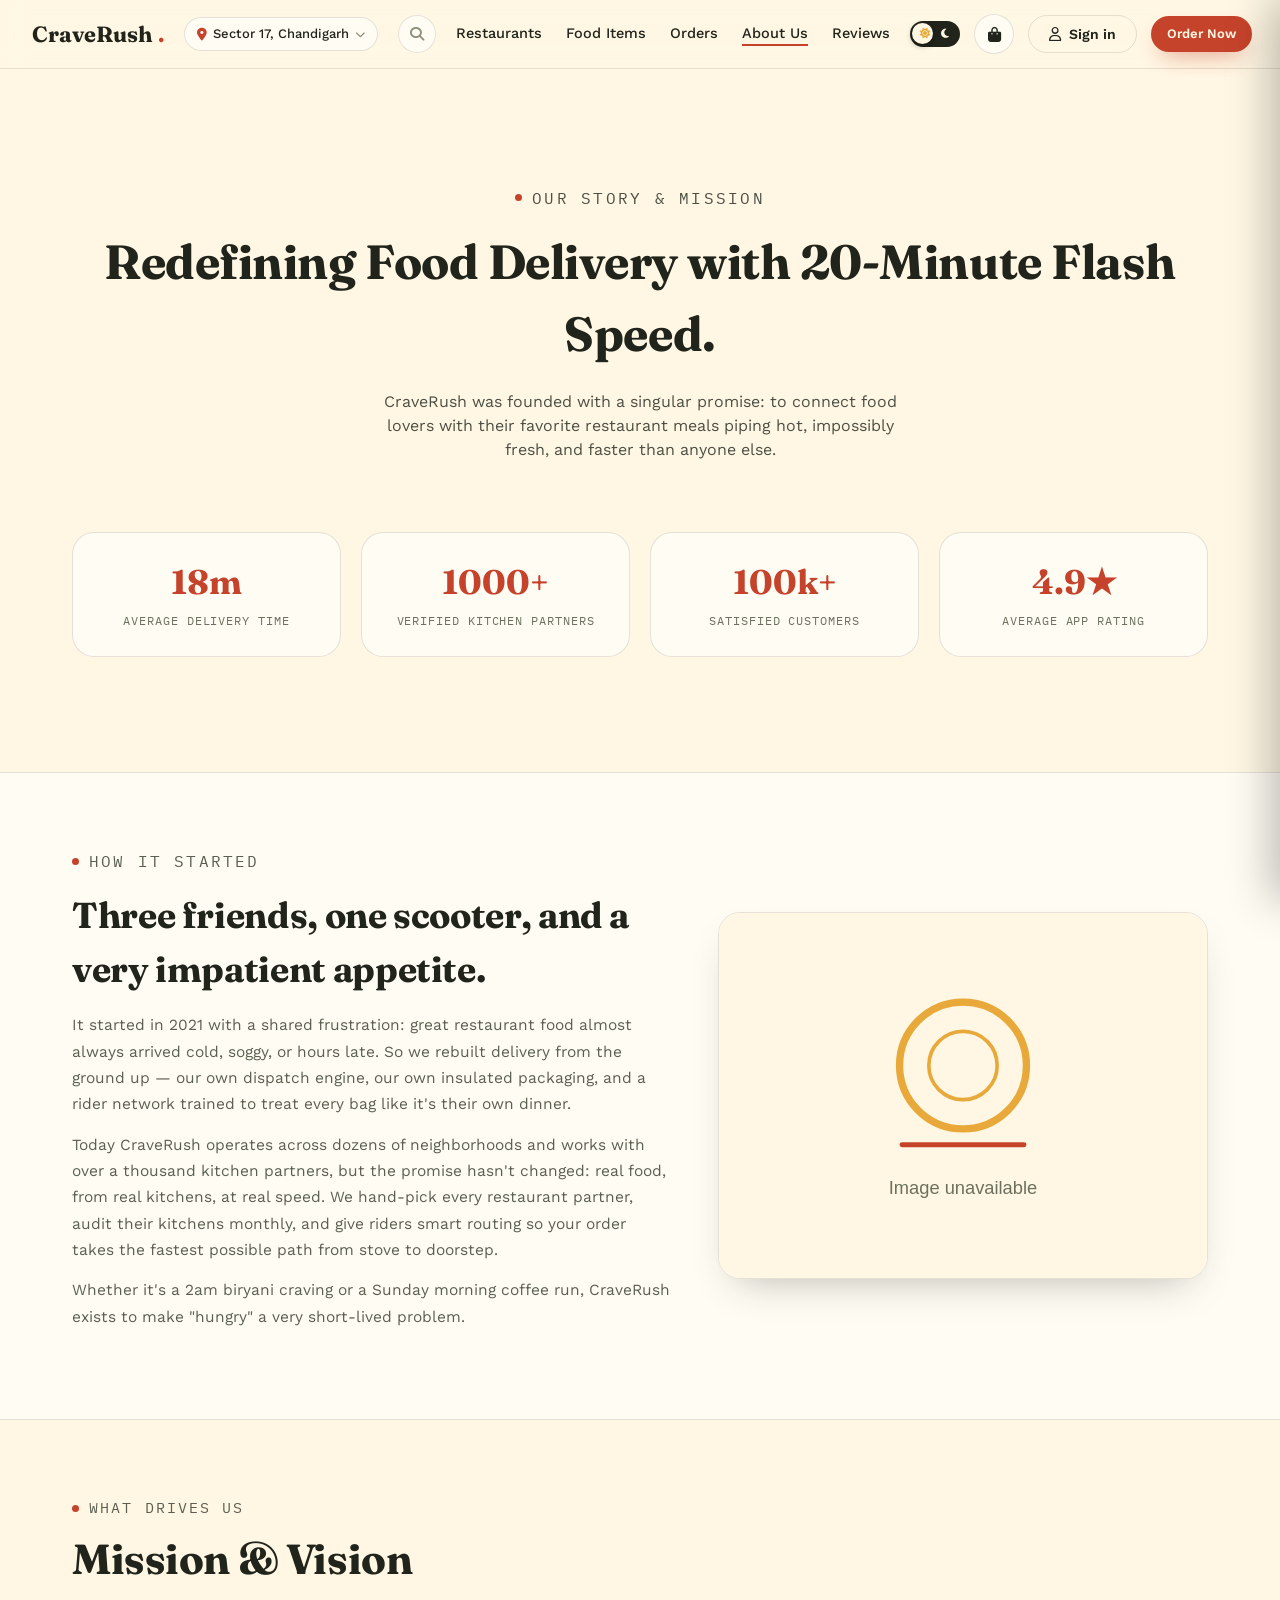
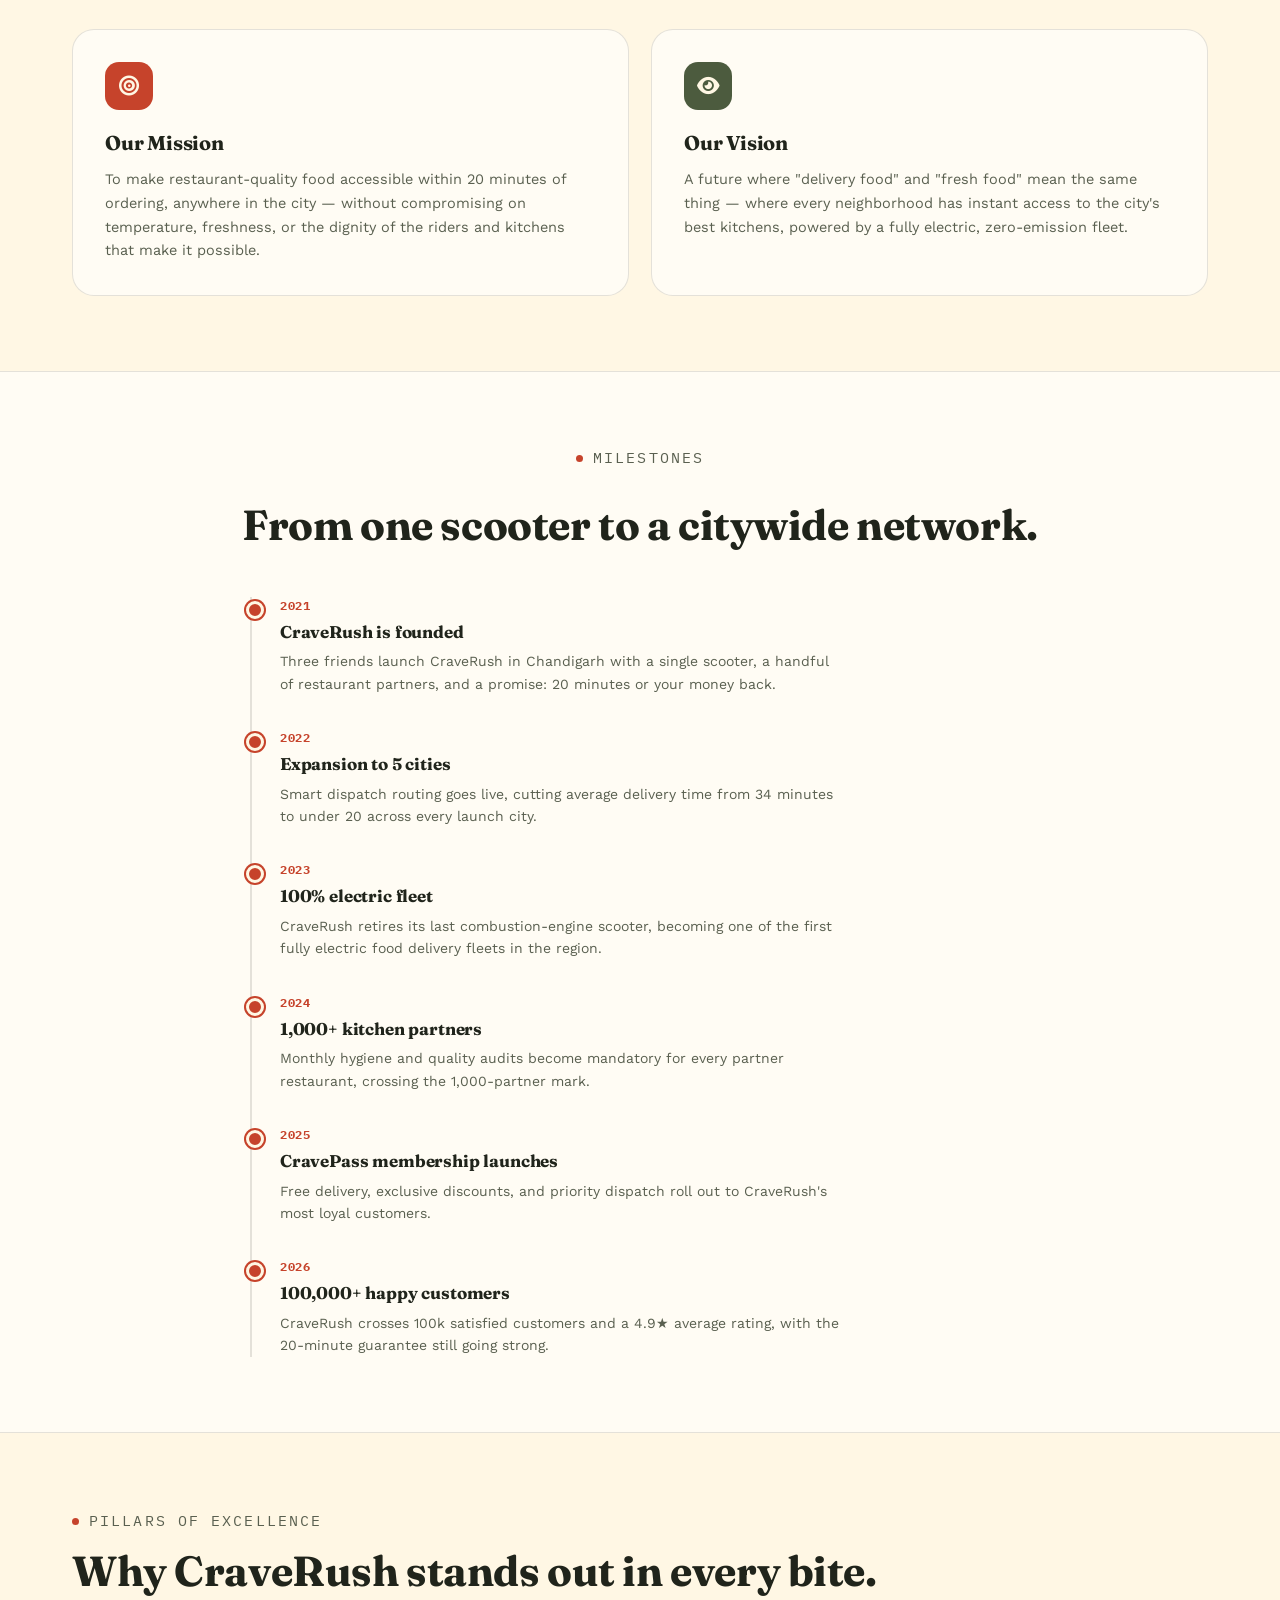
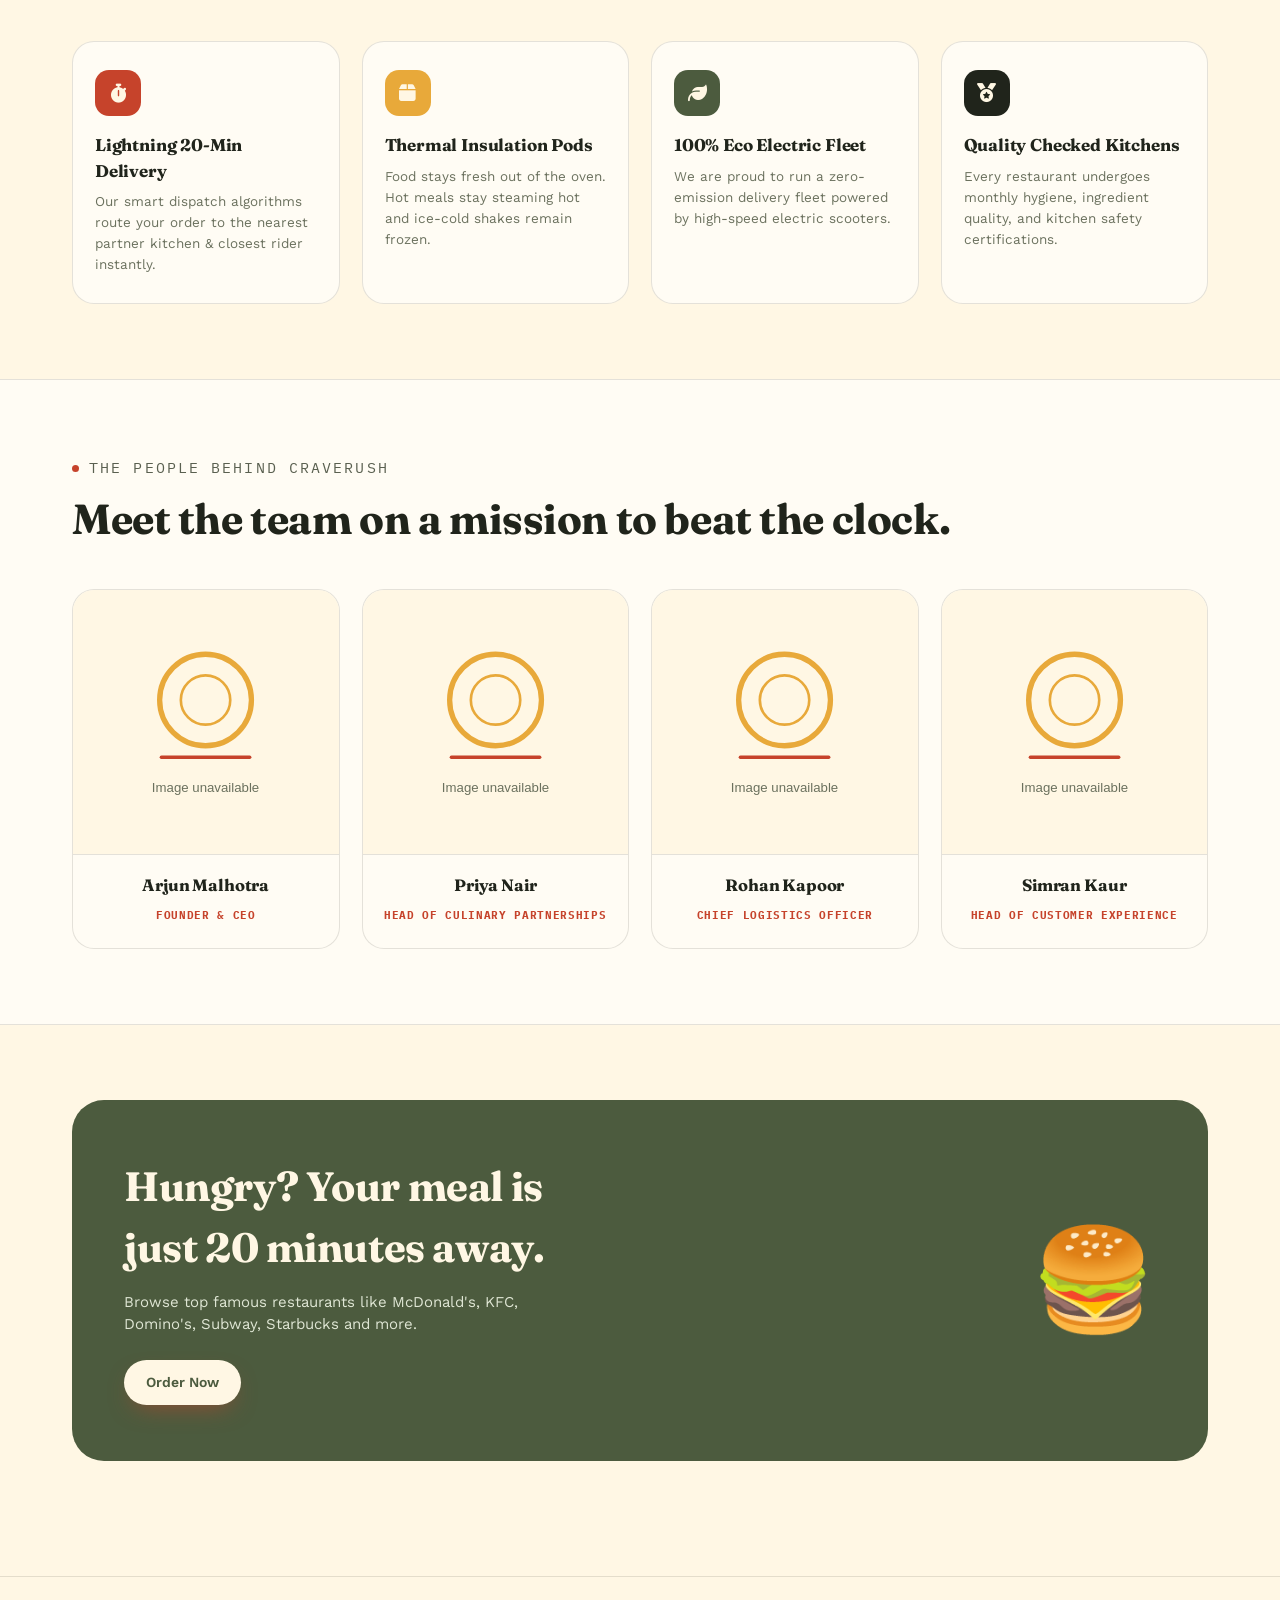
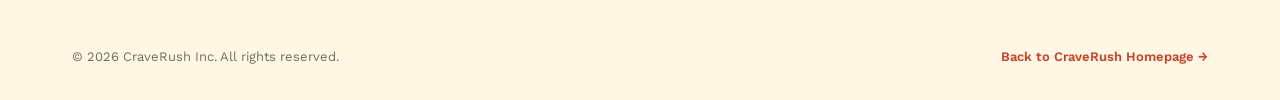
==== about.html @ e34af299 "Add files via upload 🍔 CraveRush — A modern, responsive food ordering website built with HTML, CSS &" ====
<!DOCTYPE html>
<html lang="en">
<head>
  <meta charset="UTF-8">
  <meta name="viewport" content="width=device-width, initial-scale=1.0">
  <title>About Us — CraveRush Food Delivery</title>
  <meta name="description" content="Learn about CraveRush, our 20-minute delivery guarantee, curated partner restaurants, and culinary mission.">
  
  <link rel="preconnect" href="https://fonts.googleapis.com">
  <link rel="preconnect" href="https://fonts.gstatic.com" crossorigin>
  <link href="https://fonts.googleapis.com/css2?family=Fraunces:ital,opsz,wght@0,9..144,400;0,9..144,600;0,9..144,700;1,9..144,500&family=Work+Sans:wght@400;500;600;700&family=IBM+Plex+Mono:wght@400;500;700&display=swap" rel="stylesheet">
  <link rel="stylesheet" href="https://cdnjs.cloudflare.com/ajax/libs/font-awesome/6.4.0/css/all.min.css">
  <link rel="stylesheet" href="style.css">
</head>
<body>

  <!-- NAVIGATION HEADER -->
  <header>
    <input type="checkbox" id="menu-toggle" style="display:none;">
    <nav>
      <a href="index.html" class="logo">CraveRush<span class="dot">.</span></a>

      <div class="location-picker" onclick="openModal('location-modal')">
        <i class="fa-solid fa-location-dot"></i>
        <span id="current-location-text">Sector 17, Chandigarh</span>
        <i class="fa-solid fa-chevron-down" style="font-size:10px; color:var(--muted-4);"></i>
      </div>

      <div class="nav-search" id="nav-search">
        <button type="button" class="nav-search-toggle" id="nav-search-toggle" aria-label="Search">
          <i class="fa-solid fa-magnifying-glass"></i>
        </button>
        <div class="nav-search-panel" id="nav-search-panel">
          <i class="fa-solid fa-magnifying-glass"></i>
          <input type="text" id="global-search" placeholder="Search burgers, fries, drinks, desserts..." autocomplete="off">
          <div id="search-results-dropdown" class="search-results-dropdown"></div>
        </div>
      </div>

      <ul class="nav-links">
        <li><a href="restaurants.html">Restaurants</a></li>
        <li><a href="menu.html">Food Items</a></li>
        <li><a href="orders.html">Orders</a></li>
        <li><a href="about.html" class="active">About Us</a></li>
        <li><a href="reviews.html">Reviews</a></li>
      </ul>

      <div class="nav-cta">
        <input type="checkbox" id="theme-toggle" class="theme-toggle-input">
        <label for="theme-toggle" class="theme-toggle" aria-label="Toggle dark mode">
          <i class="fa-solid fa-sun theme-icon theme-icon-sun"></i>
          <i class="fa-solid fa-moon theme-icon theme-icon-moon"></i>
          <span class="theme-toggle-knob"></span>
        </label>

        <button id="open-cart-btn" class="cart-btn" aria-label="Cart">
          <i class="fa-solid fa-bag-shopping"></i>
          <span id="cart-badge" class="cart-badge">0</span>
        </button>

        <div id="user-profile-container">
          <!-- Populated by JS -->
        </div>

        <a href="menu.html" class="btn btn-solid btn-sm">Order Now</a>

        <label for="menu-toggle" class="burger" aria-label="Open navigation menu">
          <i class="fa-solid fa-bars"></i>
        </label>
      </div>
    </nav>
  </header>

  <!-- ABOUT HERO -->
  <section class="section">
    <div class="wrap">
      <div class="about-hero" style="padding-top:40px;">
        <p class="eyebrow">Our Story &amp; Mission</p>
        <h1 style="font-size:48px; margin:16px 0 20px;">Redefining Food Delivery with 20-Minute Flash Speed.</h1>
        <p>CraveRush was founded with a singular promise: to connect food lovers with their favorite restaurant meals piping hot, impossibly fresh, and faster than anyone else.</p>
      </div>

      <div class="stats-grid" style="margin-top:40px;">
        <div class="stat-card">
          <strong>18m</strong>
          <span>Average Delivery Time</span>
        </div>
        <div class="stat-card">
          <strong>1000+</strong>
          <span>Verified Kitchen Partners</span>
        </div>
        <div class="stat-card">
          <strong>100k+</strong>
          <span>Satisfied Customers</span>
        </div>
        <div class="stat-card">
          <strong>4.9★</strong>
          <span>Average App Rating</span>
        </div>
      </div>
    </div>
  </section>

  <!-- OUR STORY (SPLIT LAYOUT) -->
  <section class="section" style="background:var(--card); border-top:1px solid var(--line); border-bottom:1px solid var(--line);">
    <div class="wrap">
      <div class="story-split">
        <div>
          <p class="eyebrow">How It Started</p>
          <h2>Three friends, one scooter, and a very impatient appetite.</h2>
          <p>It started in 2021 with a shared frustration: great restaurant food almost always arrived cold, soggy, or hours late. So we rebuilt delivery from the ground up — our own dispatch engine, our own insulated packaging, and a rider network trained to treat every bag like it's their own dinner.</p>
          <p>Today CraveRush operates across dozens of neighborhoods and works with over a thousand kitchen partners, but the promise hasn't changed: real food, from real kitchens, at real speed. We hand-pick every restaurant partner, audit their kitchens monthly, and give riders smart routing so your order takes the fastest possible path from stove to doorstep.</p>
          <p>Whether it's a 2am biryani craving or a Sunday morning coffee run, CraveRush exists to make "hungry" a very short-lived problem.</p>
        </div>
        <img class="story-photo" src="https://images.unsplash.com/photo-1526367790999-0150786686a2?w=900&q=80" alt="Chef plating food in a partner kitchen" onerror="this.onerror=null;this.src='data:image/svg+xml,%3Csvg%20xmlns%3D%27http%3A//www.w3.org/2000/svg%27%20viewBox%3D%270%200%20400%20300%27%3E%3Crect%20width%3D%27400%27%20height%3D%27300%27%20fill%3D%27%23FFF7E4%27/%3E%3Ccircle%20cx%3D%27200%27%20cy%3D%27125%27%20r%3D%2752%27%20fill%3D%27none%27%20stroke%3D%27%23E8A93A%27%20stroke-width%3D%276%27/%3E%3Ccircle%20cx%3D%27200%27%20cy%3D%27125%27%20r%3D%2728%27%20fill%3D%27none%27%20stroke%3D%27%23E8A93A%27%20stroke-width%3D%273%27/%3E%3Cline%20x1%3D%27150%27%20y1%3D%27190%27%20x2%3D%27250%27%20y2%3D%27190%27%20stroke%3D%27%23C6432B%27%20stroke-width%3D%274%27%20stroke-linecap%3D%27round%27/%3E%3Ctext%20x%3D%27200%27%20y%3D%27230%27%20font-family%3D%27Arial%2C%20sans-serif%27%20font-size%3D%2715%27%20fill%3D%27%236b715e%27%20text-anchor%3D%27middle%27%3EImage%20unavailable%3C/text%3E%3C/svg%3E';">
      </div>
    </div>
  </section>

  <!-- MISSION & VISION -->
  <section class="section">
    <div class="wrap">
      <div class="section-head">
        <div>
          <p class="eyebrow">What Drives Us</p>
          <h2>Mission &amp; Vision</h2>
        </div>
      </div>

      <div class="mv-grid">
        <div class="mv-card">
          <div class="mv-icon"><i class="fa-solid fa-bullseye"></i></div>
          <h3>Our Mission</h3>
          <p>To make restaurant-quality food accessible within 20 minutes of ordering, anywhere in the city — without compromising on temperature, freshness, or the dignity of the riders and kitchens that make it possible.</p>
        </div>
        <div class="mv-card">
          <div class="mv-icon"><i class="fa-solid fa-eye"></i></div>
          <h3>Our Vision</h3>
          <p>A future where "delivery food" and "fresh food" mean the same thing — where every neighborhood has instant access to the city's best kitchens, powered by a fully electric, zero-emission fleet.</p>
        </div>
      </div>
    </div>
  </section>

  <!-- MILESTONES / TIMELINE -->
  <section class="section" style="background:var(--card); border-top:1px solid var(--line); border-bottom:1px solid var(--line);">
    <div class="wrap">
      <div class="section-head" style="justify-content:center; text-align:center; flex-direction:column; align-items:center;">
        <p class="eyebrow">Milestones</p>
        <h2>From one scooter to a citywide network.</h2>
      </div>

      <div class="milestones-timeline" style="margin-top:40px;">
        <div class="milestone-item">
          <span class="milestone-year">2021</span>
          <h4>CraveRush is founded</h4>
          <p>Three friends launch CraveRush in Chandigarh with a single scooter, a handful of restaurant partners, and a promise: 20 minutes or your money back.</p>
        </div>
        <div class="milestone-item">
          <span class="milestone-year">2022</span>
          <h4>Expansion to 5 cities</h4>
          <p>Smart dispatch routing goes live, cutting average delivery time from 34 minutes to under 20 across every launch city.</p>
        </div>
        <div class="milestone-item">
          <span class="milestone-year">2023</span>
          <h4>100% electric fleet</h4>
          <p>CraveRush retires its last combustion-engine scooter, becoming one of the first fully electric food delivery fleets in the region.</p>
        </div>
        <div class="milestone-item">
          <span class="milestone-year">2024</span>
          <h4>1,000+ kitchen partners</h4>
          <p>Monthly hygiene and quality audits become mandatory for every partner restaurant, crossing the 1,000-partner mark.</p>
        </div>
        <div class="milestone-item">
          <span class="milestone-year">2025</span>
          <h4>CravePass membership launches</h4>
          <p>Free delivery, exclusive discounts, and priority dispatch roll out to CraveRush's most loyal customers.</p>
        </div>
        <div class="milestone-item">
          <span class="milestone-year">2026</span>
          <h4>100,000+ happy customers</h4>
          <p>CraveRush crosses 100k satisfied customers and a 4.9★ average rating, with the 20-minute guarantee still going strong.</p>
        </div>
      </div>
    </div>
  </section>

  <!-- VALUES SECTION -->
  <section class="section">
    <div class="wrap">
      <div class="section-head">
        <div>
          <p class="eyebrow">Pillars of Excellence</p>
          <h2>Why CraveRush stands out in every bite.</h2>
        </div>
      </div>

      <div class="features-grid">
        <div class="feature-card">
          <div class="feature-icon gradient-1"><i class="fa-solid fa-stopwatch"></i></div>
          <h3>Lightning 20-Min Delivery</h3>
          <p>Our smart dispatch algorithms route your order to the nearest partner kitchen &amp; closest rider instantly.</p>
        </div>
        <div class="feature-card">
          <div class="feature-icon gradient-2"><i class="fa-solid fa-box"></i></div>
          <h3>Thermal Insulation Pods</h3>
          <p>Food stays fresh out of the oven. Hot meals stay steaming hot and ice-cold shakes remain frozen.</p>
        </div>
        <div class="feature-card">
          <div class="feature-icon gradient-3"><i class="fa-solid fa-leaf"></i></div>
          <h3>100% Eco Electric Fleet</h3>
          <p>We are proud to run a zero-emission delivery fleet powered by high-speed electric scooters.</p>
        </div>
        <div class="feature-card">
          <div class="feature-icon gradient-4"><i class="fa-solid fa-medal"></i></div>
          <h3>Quality Checked Kitchens</h3>
          <p>Every restaurant undergoes monthly hygiene, ingredient quality, and kitchen safety certifications.</p>
        </div>
      </div>
    </div>
  </section>

  <!-- TEAM SECTION (LAST CONTENT SECTION) -->
  <section class="section" style="background:var(--card); border-top:1px solid var(--line); border-bottom:1px solid var(--line);">
    <div class="wrap">
      <div class="section-head">
        <div>
          <p class="eyebrow">The People Behind CraveRush</p>
          <h2>Meet the team on a mission to beat the clock.</h2>
        </div>
      </div>

      <div class="team-grid">
        <div class="team-card">
          <img class="team-photo" src="https://randomuser.me/api/portraits/men/32.jpg" alt="Arjun Malhotra" onerror="this.onerror=null;this.src='data:image/svg+xml,%3Csvg%20xmlns%3D%27http%3A//www.w3.org/2000/svg%27%20viewBox%3D%270%200%20400%20300%27%3E%3Crect%20width%3D%27400%27%20height%3D%27300%27%20fill%3D%27%23FFF7E4%27/%3E%3Ccircle%20cx%3D%27200%27%20cy%3D%27125%27%20r%3D%2752%27%20fill%3D%27none%27%20stroke%3D%27%23E8A93A%27%20stroke-width%3D%276%27/%3E%3Ccircle%20cx%3D%27200%27%20cy%3D%27125%27%20r%3D%2728%27%20fill%3D%27none%27%20stroke%3D%27%23E8A93A%27%20stroke-width%3D%273%27/%3E%3Cline%20x1%3D%27150%27%20y1%3D%27190%27%20x2%3D%27250%27%20y2%3D%27190%27%20stroke%3D%27%23C6432B%27%20stroke-width%3D%274%27%20stroke-linecap%3D%27round%27/%3E%3Ctext%20x%3D%27200%27%20y%3D%27230%27%20font-family%3D%27Arial%2C%20sans-serif%27%20font-size%3D%2715%27%20fill%3D%27%236b715e%27%20text-anchor%3D%27middle%27%3EImage%20unavailable%3C/text%3E%3C/svg%3E';">
          <div class="team-card-body">
            <h3>Arjun Malhotra</h3>
            <span class="team-role">Founder &amp; CEO</span>
          </div>
        </div>
        <div class="team-card">
          <img class="team-photo" src="https://randomuser.me/api/portraits/women/44.jpg" alt="Priya Nair" onerror="this.onerror=null;this.src='data:image/svg+xml,%3Csvg%20xmlns%3D%27http%3A//www.w3.org/2000/svg%27%20viewBox%3D%270%200%20400%20300%27%3E%3Crect%20width%3D%27400%27%20height%3D%27300%27%20fill%3D%27%23FFF7E4%27/%3E%3Ccircle%20cx%3D%27200%27%20cy%3D%27125%27%20r%3D%2752%27%20fill%3D%27none%27%20stroke%3D%27%23E8A93A%27%20stroke-width%3D%276%27/%3E%3Ccircle%20cx%3D%27200%27%20cy%3D%27125%27%20r%3D%2728%27%20fill%3D%27none%27%20stroke%3D%27%23E8A93A%27%20stroke-width%3D%273%27/%3E%3Cline%20x1%3D%27150%27%20y1%3D%27190%27%20x2%3D%27250%27%20y2%3D%27190%27%20stroke%3D%27%23C6432B%27%20stroke-width%3D%274%27%20stroke-linecap%3D%27round%27/%3E%3Ctext%20x%3D%27200%27%20y%3D%27230%27%20font-family%3D%27Arial%2C%20sans-serif%27%20font-size%3D%2715%27%20fill%3D%27%236b715e%27%20text-anchor%3D%27middle%27%3EImage%20unavailable%3C/text%3E%3C/svg%3E';">
          <div class="team-card-body">
            <h3>Priya Nair</h3>
            <span class="team-role">Head of Culinary Partnerships</span>
          </div>
        </div>
        <div class="team-card">
          <img class="team-photo" src="https://randomuser.me/api/portraits/men/67.jpg" alt="Rohan Kapoor" onerror="this.onerror=null;this.src='data:image/svg+xml,%3Csvg%20xmlns%3D%27http%3A//www.w3.org/2000/svg%27%20viewBox%3D%270%200%20400%20300%27%3E%3Crect%20width%3D%27400%27%20height%3D%27300%27%20fill%3D%27%23FFF7E4%27/%3E%3Ccircle%20cx%3D%27200%27%20cy%3D%27125%27%20r%3D%2752%27%20fill%3D%27none%27%20stroke%3D%27%23E8A93A%27%20stroke-width%3D%276%27/%3E%3Ccircle%20cx%3D%27200%27%20cy%3D%27125%27%20r%3D%2728%27%20fill%3D%27none%27%20stroke%3D%27%23E8A93A%27%20stroke-width%3D%273%27/%3E%3Cline%20x1%3D%27150%27%20y1%3D%27190%27%20x2%3D%27250%27%20y2%3D%27190%27%20stroke%3D%27%23C6432B%27%20stroke-width%3D%274%27%20stroke-linecap%3D%27round%27/%3E%3Ctext%20x%3D%27200%27%20y%3D%27230%27%20font-family%3D%27Arial%2C%20sans-serif%27%20font-size%3D%2715%27%20fill%3D%27%236b715e%27%20text-anchor%3D%27middle%27%3EImage%20unavailable%3C/text%3E%3C/svg%3E';">
          <div class="team-card-body">
            <h3>Rohan Kapoor</h3>
            <span class="team-role">Chief Logistics Officer</span>
          </div>
        </div>
        <div class="team-card">
          <img class="team-photo" src="https://randomuser.me/api/portraits/women/68.jpg" alt="Simran Kaur" onerror="this.onerror=null;this.src='data:image/svg+xml,%3Csvg%20xmlns%3D%27http%3A//www.w3.org/2000/svg%27%20viewBox%3D%270%200%20400%20300%27%3E%3Crect%20width%3D%27400%27%20height%3D%27300%27%20fill%3D%27%23FFF7E4%27/%3E%3Ccircle%20cx%3D%27200%27%20cy%3D%27125%27%20r%3D%2752%27%20fill%3D%27none%27%20stroke%3D%27%23E8A93A%27%20stroke-width%3D%276%27/%3E%3Ccircle%20cx%3D%27200%27%20cy%3D%27125%27%20r%3D%2728%27%20fill%3D%27none%27%20stroke%3D%27%23E8A93A%27%20stroke-width%3D%273%27/%3E%3Cline%20x1%3D%27150%27%20y1%3D%27190%27%20x2%3D%27250%27%20y2%3D%27190%27%20stroke%3D%27%23C6432B%27%20stroke-width%3D%274%27%20stroke-linecap%3D%27round%27/%3E%3Ctext%20x%3D%27200%27%20y%3D%27230%27%20font-family%3D%27Arial%2C%20sans-serif%27%20font-size%3D%2715%27%20fill%3D%27%236b715e%27%20text-anchor%3D%27middle%27%3EImage%20unavailable%3C/text%3E%3C/svg%3E';">
          <div class="team-card-body">
            <h3>Simran Kaur</h3>
            <span class="team-role">Head of Customer Experience</span>
          </div>
        </div>
      </div>
    </div>
  </section>

  <!-- CTA BAND -->
  <section class="section">
    <div class="wrap">
      <div class="app-band">
        <div>
          <h2>Hungry? Your meal is just 20 minutes away.</h2>
          <p>Browse top famous restaurants like McDonald's, KFC, Domino's, Subway, Starbucks and more.</p>
          <div class="app-buttons">
            <a href="menu.html" class="btn btn-solid" style="background:var(--paper); color:var(--leaf); border:none;">Order Now</a>
          </div>
        </div>
        <div style="font-size:100px; line-height:1;">🍔</div>
      </div>
    </div>
  </section>

  <!-- FOOTER -->
  <footer>
    <div class="wrap">
      <div class="footer-bottom">
        <span>© 2026 CraveRush Inc. All rights reserved.</span>
        <a href="index.html" style="color:var(--chili); font-weight:600;">Back to CraveRush Homepage →</a>
      </div>
    </div>
  </footer>

  <!-- CART DRAWER (SLIDE-OVER PANEL) -->
  <div id="cart-drawer-overlay" class="cart-drawer-overlay"></div>
  <aside id="cart-drawer" class="cart-drawer">
    <div class="cart-header">
      <h3>Your Food Bag</h3>
      <button id="close-cart-btn" class="close-btn" aria-label="Close cart"><i class="fa-solid fa-xmark"></i></button>
    </div>

    <div class="cart-body">
      <div id="cart-empty-state" class="cart-empty-state">
        <i class="fa-solid fa-bag-shopping"></i>
        <h4>Your bag is empty</h4>
        <p style="font-size:13.5px; margin-top:6px;">Add delicious dishes from the menu to satisfy your cravings.</p>
      </div>

      <div id="cart-items-container">
        <!-- Rendered dynamically by JS -->
      </div>

      <div class="coupon-box">
        <input type="text" id="coupon-code" placeholder="ENTER COUPON (CRAVE50)">
        <button class="coupon-btn" onclick="applyCoupon()">APPLY</button>
      </div>
    </div>

    <div class="cart-footer">
      <div class="bill-row">
        <span>Item Subtotal</span>
        <span id="cart-subtotal">₹0</span>
      </div>
      <div class="bill-row discount" id="cart-discount-row" style="display:none;">
        <span>Promo Discount</span>
        <span id="cart-discount">-₹0</span>
      </div>
      <div class="bill-row">
        <span>Delivery Fee (20-Min Express)</span>
        <span>FREE</span>
      </div>
      <div class="bill-row">
        <span>Taxes &amp; Govt Charges (5%)</span>
        <span>Included</span>
      </div>
      <div class="bill-row total">
        <span>To Pay</span>
        <span id="cart-total">₹0</span>
      </div>

      <button class="checkout-btn" onclick="proceedToCheckout()">
        <span>Proceed to Checkout</span>
        <i class="fa-solid fa-arrow-right"></i>
      </button>
    </div>
  </aside>

  <!-- AUTH MODAL -->
  <div id="auth-modal" class="modal-overlay">
    <div class="modal-content">
      <div class="modal-header">
        <h3>Welcome to CraveRush</h3>
        <button class="close-btn" onclick="closeModal('auth-modal')"><i class="fa-solid fa-xmark"></i></button>
      </div>
      <div class="modal-body">
        <!-- Shown when a user is already signed in -->
        <div id="account-view" class="account-view" style="display:none;">
          <div class="account-view-header">
            <div class="account-avatar-lg" id="account-avatar-lg">U</div>
            <div>
              <h4 id="account-name">Account</h4>
              <p class="account-email" id="account-email">—</p>
            </div>
          </div>

          <div class="account-tabs">
            <div class="account-tab active" data-tab="profile" onclick="switchAccountTab('profile')"><i class="fa-regular fa-id-card"></i> Profile</div>
            <div class="account-tab" data-tab="addresses" onclick="switchAccountTab('addresses')"><i class="fa-solid fa-location-dot"></i> Addresses</div>
            <div class="account-tab" data-tab="wallet" onclick="switchAccountTab('wallet')"><i class="fa-solid fa-wallet"></i> Wallet</div>
          </div>

          <div id="account-tab-profile" class="account-tab-panel"></div>
          <div id="account-tab-addresses" class="account-tab-panel" style="display:none;"></div>
          <div id="account-tab-wallet" class="account-tab-panel" style="display:none;"></div>

          <button type="button" class="logout-btn" onclick="logoutUser()">
            <i class="fa-solid fa-right-from-bracket"></i> Log Out
          </button>
        </div>

        <div id="auth-forms-wrap">
          <div class="auth-tabs">
            <div class="auth-tab active" onclick="switchAuthTab('signin')">Sign In</div>
            <div class="auth-tab" onclick="switchAuthTab('signup')">Sign Up</div>
          </div>

          <form id="signin-form" onsubmit="handleSignIn(event)">
            <div class="form-group">
              <label>Email Address or Mobile Number</label>
              <input type="text" id="signin-email" class="form-control" placeholder="name@domain.com or +91..." required>
            </div>
            <div class="form-group">
              <label>Password</label>
              <input type="password" class="form-control" placeholder="••••••••" required>
            </div>
            <button type="submit" class="btn btn-solid" style="width:100%; margin-top:10px;">Sign In &amp; Order</button>
          </form>

          <form id="signup-form" onsubmit="handleSignUp(event)" style="display:none;">
            <div class="form-group">
              <label>Full Name</label>
              <input type="text" id="signup-name" class="form-control" placeholder="e.g. Michelle Sharma" required>
            </div>
            <div class="form-group">
              <label>Email Address</label>
              <input type="email" id="signup-email" class="form-control" placeholder="name@domain.com" required>
            </div>
            <div class="form-group">
              <label>Mobile Number</label>
              <input type="tel" id="signup-phone" class="form-control" placeholder="+91 98765 43210" required>
            </div>
            <div class="form-group">
              <label>Password</label>
              <input type="password" class="form-control" placeholder="Create strong password" required>
            </div>
            <button type="submit" class="btn btn-solid" style="width:100%; margin-top:10px;">Create Account</button>
          </form>
        </div>
      </div>
    </div>
  </div>

  <!-- LOCATION SELECTOR MODAL -->
  <div id="location-modal" class="modal-overlay">
    <div class="modal-content" style="max-width:500px;">
      <div class="modal-header">
        <h3>Select Delivery Location</h3>
        <button class="close-btn" onclick="closeModal('location-modal')"><i class="fa-solid fa-xmark"></i></button>
      </div>
      <div class="modal-body">
        <div class="form-group">
          <label>Type Your Address / Sector</label>
          <input type="text" id="custom-location-input" class="form-control" placeholder="Enter landmark, sector, or city...">
        </div>
        <button class="btn btn-solid" style="width:100%; margin-bottom:20px;" onclick="selectCustomLocation()">Set Delivery Location</button>

        <label style="font-size:13px; font-weight:600; color:var(--muted-3); display:block; margin-bottom:10px;">POPULAR CITIES &amp; SECTORS</label>
        <div style="display:flex; flex-direction:column; gap:8px;">
          <div class="dropdown-item" onclick="setLocation('Sector 17, Chandigarh')"><i class="fa-solid fa-location-dot" style="color:var(--chili);"></i> Sector 17, Chandigarh</div>
          <div class="dropdown-item" onclick="setLocation('Connaught Place, New Delhi')"><i class="fa-solid fa-location-dot" style="color:var(--chili);"></i> Connaught Place, New Delhi</div>
          <div class="dropdown-item" onclick="setLocation('Bandra West, Mumbai')"><i class="fa-solid fa-location-dot" style="color:var(--chili);"></i> Bandra West, Mumbai</div>
          <div class="dropdown-item" onclick="setLocation('Indiranagar, Bengaluru')"><i class="fa-solid fa-location-dot" style="color:var(--chili);"></i> Indiranagar, Bengaluru</div>
          <div class="dropdown-item" onclick="setLocation('Cyber City, Gurugram')"><i class="fa-solid fa-location-dot" style="color:var(--chili);"></i> Cyber City, Gurugram</div>
        </div>
      </div>
    </div>
  </div>

  <!-- LIVE ORDER TRACKING MODAL -->
  <div id="tracking-modal" class="modal-overlay">
    <div class="modal-content" id="tracking-modal-content">
      <!-- Rendered dynamically by JS -->
    </div>
  </div>

  <!-- RESTAURANT MENU MODAL -->
  <div id="restaurant-menu-modal" class="modal-overlay">
    <div class="modal-content" id="restaurant-menu-content" style="max-width:680px;">
      <!-- Rendered dynamically by JS -->
    </div>
  </div>

  <!-- TOAST NOTIFICATION CONTAINER -->
  <div id="toast-container"></div>

  <!-- Main JavaScript File -->
  <script src="app.js"></script>
</body>
</html>
---- style.css ----
:root {
  --ink: #20241B;
  --paper: #FFF7E4;
  --card: #FFFCF4;
  --gold: #E8A93A;
  --chili: #C6432B;
  --chili-hover: #AA341E;
  --leaf: #4C5B3E;
  --leaf-light: #EBF3E6;
  --steel: #AEB6A8;
  --line: rgba(32, 36, 27, 0.12);
  --shadow: 0 18px 40px -20px rgba(32, 36, 27, 0.35);
  --shadow-lg: 0 24px 60px -15px rgba(32, 36, 27, 0.45);
  --radius: 22px;
  --radius-sm: 12px;
  --font-display: 'Fraunces', serif;
  --font-body: 'Work Sans', sans-serif;
  --font-mono: 'IBM Plex Mono', monospace;

  --muted-1: #4b5044;
  --muted-2: #5a6050;
  --muted-3: #6b715e;
  --muted-4: #8a9078;
  --muted-5: #9aa08c;
  --header-bg: rgba(255, 247, 228, 0.88);
  --tag-bg: rgba(255, 247, 228, 0.95);
  --review-text: #ede7d4;
  --app-band-text: #dfe6d4;
  --modal-overlay: rgba(18, 20, 23, 0.7);
  --veg-color: #2e7d32;
  --nonveg-color: #c62828;
}

/* ============ DARK THEME ============ */
html:has(#theme-toggle:checked) {
  --ink: #F4F1E6;
  --paper: #121417;
  --card: #1B1E22;
  --gold: #F2B84B;
  --chili: #FF6B4A;
  --chili-hover: #E05333;
  --leaf: #8FBF7A;
  --leaf-light: #1E2819;
  --steel: #4A5048;
  --line: rgba(244, 241, 230, 0.12);
  --shadow: 0 18px 40px -20px rgba(0, 0, 0, 0.65);
  --shadow-lg: 0 24px 60px -15px rgba(0, 0, 0, 0.8);

  --muted-1: #C7C2AF;
  --muted-2: #A8A594;
  --muted-3: #9A9686;
  --muted-4: #8A9078;
  --muted-5: #6E7263;
  --header-bg: rgba(18, 20, 23, 0.88);
  --tag-bg: rgba(27, 30, 34, 0.95);
  --review-text: #1B1E22;
  --app-band-text: #1B2416;
  --modal-overlay: rgba(0, 0, 0, 0.82);
}

* {
  box-sizing: border-box;
  margin: 0;
  padding: 0;
}
html {
  scroll-behavior: smooth;
}
* {
  transition: background-color 0.25s ease, color 0.25s ease, border-color 0.25s ease, box-shadow 0.25s ease;
}

body {
  background: var(--paper);
  color: var(--ink);
  font-family: var(--font-body);
  line-height: 1.5;
  overflow-x: hidden;
}

img {
  max-width: 100%;
  display: block;
}
a {
  color: inherit;
  text-decoration: none;
}
ul {
  list-style: none;
}
button, input, select, textarea {
  font-family: inherit;
}
button {
  cursor: pointer;
  border: none;
}

.wrap {
  max-width: 1200px;
  margin: 0 auto;
  padding: 0 32px;
}

/* Typography & Utilities */
h1, h2, h3, h4 {
  font-family: var(--font-display);
  font-weight: 700;
  letter-spacing: -0.01em;
  color: var(--ink);
}

.eyebrow {
  font-family: var(--font-mono);
  font-size: 12.5px;
  letter-spacing: 0.14em;
  text-transform: uppercase;
  color: var(--chili);
  display: inline-flex;
  align-items: center;
  gap: 10px;
}
.eyebrow::before {
  content: "";
  width: 7px;
  height: 7px;
  border-radius: 50%;
  background: var(--chili);
  display: inline-block;
}

.btn {
  display: inline-flex;
  align-items: center;
  justify-content: center;
  gap: 8px;
  padding: 14px 26px;
  border-radius: 100px;
  font-family: var(--font-body);
  font-weight: 600;
  font-size: 15px;
  transition: transform .25s ease, box-shadow .25s ease, background .25s ease, color .25s ease;
}
.btn-solid {
  background: var(--chili);
  color: #FFF7E4;
  box-shadow: 0 10px 24px -10px rgba(198, 67, 43, 0.65);
}
.btn-solid:hover {
  background: var(--chili-hover);
  transform: translateY(-2px);
  box-shadow: 0 16px 30px -12px rgba(198, 67, 43, 0.75);
}
.btn-ghost {
  background: transparent;
  color: var(--ink);
  border: 1.5px solid var(--line);
}
.btn-ghost:hover {
  background: var(--ink);
  color: var(--paper);
  transform: translateY(-2px);
}
.btn-sm {
  padding: 8px 16px;
  font-size: 13px;
}

/* Veg / Non-Veg Badges */
.diet-icon {
  display: inline-flex;
  align-items: center;
  justify-content: center;
  width: 16px;
  height: 16px;
  border-radius: 4px;
  padding: 2px;
  flex-shrink: 0;
}
.diet-icon.veg {
  border: 1.5px solid var(--veg-color);
}
.diet-icon.veg::after {
  content: "";
  width: 7px;
  height: 7px;
  border-radius: 50%;
  background: var(--veg-color);
}
.diet-icon.non-veg {
  border: 1.5px solid var(--nonveg-color);
}
.diet-icon.non-veg::after {
  content: "";
  width: 0;
  height: 0;
  border-left: 4px solid transparent;
  border-right: 4px solid transparent;
  border-bottom: 7px solid var(--nonveg-color);
}

/* ---------- PRELOADER ---------- */
html.is-loading {
  overflow: hidden;
}
#loader {
  position: fixed;
  inset: 0;
  z-index: 9999;
  background: var(--paper);
  display: flex;
  align-items: center;
  justify-content: center;
  transition: opacity .6s ease, visibility .6s ease;
}
#loader::before {
  content: "";
  position: absolute;
  inset: 0;
  background:
    radial-gradient(circle at 18% 22%, rgba(232, 169, 58, 0.16), transparent 55%),
    radial-gradient(circle at 82% 78%, rgba(198, 67, 43, 0.12), transparent 55%);
}
#loader.loader-hidden {
  opacity: 0;
  visibility: hidden;
  pointer-events: none;
}
.loader-inner {
  position: relative;
  display: flex;
  flex-direction: column;
  align-items: center;
  gap: 20px;
}
.loader-mark {
  position: relative;
  width: 96px;
  height: 96px;
  display: flex;
  align-items: center;
  justify-content: center;
}
.loader-ring {
  position: absolute;
  inset: 0;
  border-radius: 50%;
  border: 2px solid var(--line);
  border-top-color: var(--chili);
  border-right-color: var(--gold);
  animation: loaderSpin 1.1s linear infinite;
}
@keyframes loaderSpin { to { transform: rotate(360deg); } }
.loader-bag {
  width: 44px;
  height: 38px;
  border-radius: 8px;
  background: var(--gold);
  display: flex;
  align-items: center;
  justify-content: center;
  font-size: 20px;
  box-shadow: 0 10px 20px -10px rgba(32, 36, 27, 0.45);
  animation: loaderBob 1.4s ease-in-out infinite;
}
@keyframes loaderBob { 0%,100% { transform: translateY(0); } 50% { transform: translateY(-6px); } }
.loader-word {
  font-family: var(--font-display);
  font-weight: 700;
  font-size: 24px;
  color: var(--ink);
  display: flex;
  align-items: center;
  gap: 2px;
}
.loader-word .dot { color: var(--chili); }
.loader-caption {
  font-family: var(--font-mono);
  font-size: 11.5px;
  letter-spacing: .14em;
  text-transform: uppercase;
  color: var(--muted-3);
  display: flex;
  align-items: center;
  gap: 8px;
}
.loader-caption::before {
  content: "";
  width: 6px;
  height: 6px;
  border-radius: 50%;
  background: var(--chili);
  animation: loaderPulse 1.2s ease-in-out infinite;
}
@keyframes loaderPulse { 0%,100% { opacity: .3; } 50% { opacity: 1; } }
.loader-bar {
  width: 150px;
  height: 3px;
  border-radius: 3px;
  background: var(--line);
  overflow: hidden;
}
.loader-bar span {
  display: block;
  height: 100%;
  width: 40%;
  border-radius: 3px;
  background: linear-gradient(90deg, var(--gold), var(--chili));
  animation: loaderBar 1.3s ease-in-out infinite;
}
@keyframes loaderBar {
  0% { transform: translateX(-100%); }
  100% { transform: translateX(350%); }
}

/* ---------- HEADER & NAV ---------- */
header {
  position: sticky;
  top: 0;
  z-index: 100;
  background: var(--header-bg);
  backdrop-filter: blur(14px);
  border-bottom: 1px solid var(--line);
}
nav {
  display: flex;
  align-items: center;
  gap: 20px;
  padding: 14px 32px;
  max-width: 1280px;
  margin: 0 auto;
}
.logo {
  font-family: var(--font-display);
  font-weight: 700;
  font-size: 22px;
  display: flex;
  align-items: center;
  gap: 6px;
  flex-shrink: 0;
}
.logo .dot { color: var(--chili); }

.location-picker {
  display: flex;
  align-items: center;
  gap: 6px;
  padding: 6px 12px;
  background: var(--card);
  border: 1px solid var(--line);
  border-radius: 100px;
  font-size: 13px;
  font-weight: 500;
  color: var(--ink);
  cursor: pointer;
  flex-shrink: 0;
}
.location-picker i { color: var(--chili); }

/* Search lives behind a dedicated toggle button rather than an inline bar,
   so it can never be squeezed to nothing by the other nav items competing
   for space (this happened on common laptop widths ~1024-1400px, where the
   old flexible bar would shrink toward 0 and effectively disappear). */
.nav-search {
  position: relative;
  flex-shrink: 0;
}
.nav-search-toggle {
  width: 38px;
  height: 38px;
  border-radius: 50%;
  background: var(--card);
  border: 1px solid var(--line);
  display: flex;
  align-items: center;
  justify-content: center;
  cursor: pointer;
  color: var(--muted-4);
  font-size: 14px;
  padding: 0;
  flex-shrink: 0;
  transition: color .2s ease, border-color .2s ease;
}
.nav-search-toggle:hover, .nav-search-toggle.active { color: var(--chili); border-color: var(--chili); }

.nav-search-panel {
  position: absolute;
  top: calc(100% + 12px);
  left: 50%;
  transform: translateX(-50%) translateY(-6px);
  width: 340px;
  max-width: min(90vw, 340px);
  display: flex;
  align-items: center;
  gap: 10px;
  background: var(--card);
  border: 1px solid var(--line);
  border-radius: 100px;
  padding: 9px 16px;
  box-shadow: var(--shadow-lg);
  opacity: 0;
  visibility: hidden;
  transition: opacity .2s ease, transform .2s ease, visibility .2s ease;
  z-index: 210;
}
.nav-search-panel.active {
  opacity: 1;
  visibility: visible;
  transform: translateX(-50%) translateY(0);
}
.nav-search-panel > i { color: var(--muted-4); font-size: 13px; flex-shrink: 0; }
.nav-search-panel input {
  border: none;
  background: transparent;
  outline: none;
  width: 100%;
  font-family: var(--font-body);
  font-size: 13.5px;
  color: var(--ink);
}
.nav-search-panel input::placeholder { color: var(--muted-5); }

/* Search Suggestions Dropdown (nested inside the panel, so it opens directly
   under the input instead of under the small toggle button). */
.search-results-dropdown {
  position: absolute;
  top: calc(100% + 10px);
  left: 0;
  right: 0;
  min-width: 320px;
  background: var(--card);
  border: 1px solid var(--line);
  border-radius: var(--radius-sm);
  box-shadow: var(--shadow-lg);
  padding: 8px;
  max-height: 420px;
  overflow-y: auto;
  z-index: 200;
  opacity: 0;
  visibility: hidden;
  transform: translateY(-6px);
  transition: opacity .2s ease, transform .2s ease, visibility .2s ease;
}
.search-results-dropdown.active {
  opacity: 1;
  visibility: visible;
  transform: translateY(0);
}
.search-group-label {
  font-family: var(--font-mono);
  font-size: 10.5px;
  letter-spacing: .1em;
  text-transform: uppercase;
  color: var(--muted-4);
  padding: 8px 10px 4px;
}
.search-result-row {
  display: flex;
  align-items: center;
  gap: 12px;
  padding: 8px 10px;
  border-radius: var(--radius-sm);
  cursor: pointer;
}
.search-result-row:hover { background: var(--paper); }
.search-result-row img {
  width: 38px;
  height: 38px;
  border-radius: 10px;
  object-fit: cover;
  flex-shrink: 0;
}
.search-result-info { flex: 1; min-width: 0; }
.search-result-info strong {
  display: block;
  font-size: 13.5px;
  font-weight: 600;
  color: var(--ink);
  white-space: nowrap;
  overflow: hidden;
  text-overflow: ellipsis;
}
.search-result-info span {
  display: block;
  font-size: 12px;
  color: var(--muted-3);
  white-space: nowrap;
  overflow: hidden;
  text-overflow: ellipsis;
}
.search-result-row > i { color: var(--muted-4); font-size: 11px; }
.search-empty {
  display: flex;
  align-items: center;
  gap: 10px;
  padding: 16px 10px;
  color: var(--muted-3);
  font-size: 13.5px;
}
.search-empty i { color: var(--muted-4); }

/* Flash highlight when landing on a dish via search */
@keyframes searchHighlightPulse {
  0%, 100% { box-shadow: 0 0 0 0 rgba(198, 67, 43, 0); }
  30% { box-shadow: 0 0 0 4px rgba(198, 67, 43, 0.45); }
}
.dish-card.search-highlight {
  border-color: var(--chili);
  animation: searchHighlightPulse 1.1s ease;
}

.nav-links {
  display: flex;
  align-items: center;
  gap: 24px;
  font-size: 14.5px;
  font-weight: 500;
  flex-shrink: 0;
}
.nav-links a { position: relative; padding: 4px 0; white-space: nowrap; }
.nav-links a::after {
  content: "";
  position: absolute;
  left: 0;
  bottom: 0;
  height: 2px;
  width: 0;
  background: var(--chili);
  transition: width .3s ease;
}
.nav-links a:hover::after, .nav-links a.active::after { width: 100%; }

.nav-cta {
  display: flex;
  align-items: center;
  gap: 14px;
  flex-shrink: 0;
  margin-left: auto;
}

/* Theme Toggle */
.theme-toggle-input {
  position: absolute;
  opacity: 0;
  pointer-events: none;
  width: 1px;
  height: 1px;
}
.theme-toggle {
  position: relative;
  display: inline-flex;
  align-items: center;
  width: 50px;
  height: 26px;
  flex-shrink: 0;
  padding: 0 4px;
  border-radius: 100px;
  background: var(--ink);
  border: 1.5px solid var(--line);
  cursor: pointer;
}
.theme-toggle-knob {
  position: absolute;
  top: 1px;
  left: 1px;
  width: 21px;
  height: 21px;
  border-radius: 50%;
  background: var(--paper);
  box-shadow: 0 2px 6px rgba(0, 0, 0, 0.35);
  transition: transform .3s ease;
}
.theme-icon {
  position: relative;
  z-index: 1;
  font-size: 10.5px;
  width: 20px;
  text-align: center;
  color: var(--paper);
}
.theme-icon-sun { margin-right: auto; }
.theme-icon-moon { margin-left: auto; }

#theme-toggle:checked ~ .theme-toggle .theme-toggle-knob { transform: translateX(24px); }
#theme-toggle:checked ~ .theme-toggle .theme-icon-moon { color: var(--gold); }
#theme-toggle:not(:checked) ~ .theme-toggle .theme-icon-sun { color: var(--gold); }

/* Cart Nav Button */
.cart-btn {
  position: relative;
  width: 40px;
  height: 40px;
  border-radius: 50%;
  border: 1.5px solid var(--line);
  background: var(--card);
  display: flex;
  align-items: center;
  justify-content: center;
  font-size: 15px;
  color: var(--ink);
}
.cart-btn:hover {
  background: var(--ink);
  color: var(--paper);
  border-color: var(--ink);
}
.cart-badge {
  position: absolute;
  top: -5px;
  right: -5px;
  min-width: 18px;
  height: 18px;
  padding: 0 4px;
  background: var(--chili);
  color: #FFF7E4;
  font-family: var(--font-mono);
  font-size: 10.5px;
  font-weight: 700;
  border-radius: 50%;
  display: flex;
  align-items: center;
  justify-content: center;
  border: 2px solid var(--paper);
}

/* User Session Profile Header */
.user-profile-btn {
  display: flex;
  align-items: center;
  gap: 8px;
  padding: 6px 14px;
  border-radius: 100px;
  background: var(--card);
  border: 1px solid var(--line);
  font-size: 13.5px;
  font-weight: 600;
  color: var(--ink);
  cursor: pointer;
}
.user-avatar {
  width: 26px;
  height: 26px;
  border-radius: 50%;
  background: var(--chili);
  color: #FFF7E4;
  display: flex;
  align-items: center;
  justify-content: center;
  font-size: 12px;
  font-weight: 700;
}

.burger { display: none; }

/* Header Veg-Only Preference Toggle (styled like the dark mode switch) */
.veg-switch {
  display: inline-flex;
  align-items: center;
  flex-shrink: 0;
}
.veg-switch-input {
  position: absolute;
  opacity: 0;
  pointer-events: none;
  width: 1px;
  height: 1px;
}
.veg-switch-track {
  position: relative;
  display: inline-flex;
  align-items: center;
  width: 50px;
  height: 26px;
  flex-shrink: 0;
  padding: 0 4px;
  border-radius: 100px;
  background: var(--ink);
  border: 1.5px solid var(--line);
  cursor: pointer;
}
.veg-switch-knob {
  position: absolute;
  top: 1px;
  left: 1px;
  width: 21px;
  height: 21px;
  border-radius: 50%;
  background: var(--paper);
  box-shadow: 0 2px 6px rgba(0, 0, 0, 0.35);
  transition: transform .3s ease;
}
.veg-switch-icon {
  position: relative;
  z-index: 1;
  font-size: 10.5px;
  width: 20px;
  text-align: center;
  opacity: .45;
  transition: opacity .2s ease;
}
.veg-switch-icon-all { margin-right: auto; }
.veg-switch-icon-veg { margin-left: auto; }

#veg-only-toggle:checked ~ .veg-switch-track .veg-switch-knob { transform: translateX(24px); }
#veg-only-toggle:checked ~ .veg-switch-track .veg-switch-icon-veg { opacity: 1; }
#veg-only-toggle:not(:checked) ~ .veg-switch-track .veg-switch-icon-all { opacity: 1; }

/* Account View (Logged-in Auth Modal Panel) */
.account-view { text-align: left; }
.account-view-header {
  display: flex;
  align-items: center;
  gap: 16px;
  margin-bottom: 22px;
}
.account-avatar-lg {
  width: 64px;
  height: 64px;
  flex-shrink: 0;
  border-radius: 50%;
  background: var(--chili);
  color: #FFF7E4;
  font-family: var(--font-display);
  font-size: 26px;
  font-weight: 700;
  display: flex;
  align-items: center;
  justify-content: center;
}
.account-view h4 { font-size: 18px; margin-bottom: 2px; }
.account-view .account-email { font-size: 13.5px; color: var(--muted-3); }

/* Profile / Addresses / Wallet tab bar */
.account-tabs {
  display: flex;
  background: var(--paper);
  padding: 4px;
  border-radius: 100px;
  margin-bottom: 22px;
  border: 1px solid var(--line);
}
.account-tab {
  flex: 1;
  display: flex;
  align-items: center;
  justify-content: center;
  gap: 6px;
  padding: 10px 0;
  text-align: center;
  font-weight: 600;
  font-size: 13px;
  border-radius: 100px;
  color: var(--muted-2);
  cursor: pointer;
  transition: all .25s ease;
}
.account-tab.active {
  background: var(--chili);
  color: #FFF7E4;
}
.account-tab-panel { text-align: left; }

.empty-tab-state {
  text-align: center;
  padding: 30px 10px;
  color: var(--muted-3);
}
.empty-tab-state i { font-size: 30px; margin-bottom: 10px; display: block; }

/* Addresses tab */
.address-list { display: flex; flex-direction: column; gap: 12px; margin-bottom: 16px; }
.address-card {
  padding: 16px;
  background: var(--paper);
  border: 1.5px solid var(--line);
  border-radius: var(--radius-sm);
}
.address-card.is-default { border-color: var(--chili); }
.address-card-top {
  display: flex;
  align-items: center;
  justify-content: space-between;
  margin-bottom: 6px;
}
.address-card-label {
  font-weight: 700;
  font-size: 14px;
  display: flex;
  align-items: center;
  gap: 8px;
  color: var(--ink);
}
.address-card-label i { color: var(--chili); width: 14px; }
.address-default-badge {
  font-size: 11px;
  font-weight: 700;
  text-transform: uppercase;
  letter-spacing: .04em;
  color: var(--chili);
  background: rgba(198, 67, 43, 0.12);
  padding: 3px 10px;
  border-radius: 100px;
}
.address-card-text { font-size: 13px; color: var(--muted-2); line-height: 1.5; }
.address-card-actions {
  display: flex;
  gap: 8px;
  margin-top: 12px;
  flex-wrap: wrap;
}
.address-card-actions .btn-sm { padding: 7px 14px; font-size: 12.5px; }
.address-delete-btn:hover { border-color: var(--chili); color: var(--chili); }

/* Wallet tab */
.wallet-balance-card {
  background: var(--leaf);
  color: var(--paper);
  border-radius: var(--radius-sm);
  padding: 20px;
  display: flex;
  align-items: center;
  justify-content: space-between;
  margin-bottom: 14px;
}
.wallet-balance-label {
  font-size: 13px;
  font-weight: 600;
  display: flex;
  align-items: center;
  gap: 8px;
}
.wallet-balance-amount {
  font-family: var(--font-display);
  font-size: 26px;
  font-weight: 700;
}
.wallet-quick-amounts {
  display: flex;
  gap: 10px;
}
.wallet-quick-amounts .btn { flex: 1; }
.wallet-tx-list { display: flex; flex-direction: column; gap: 2px; max-height: 220px; overflow-y: auto; }
.wallet-tx-row {
  display: flex;
  align-items: center;
  justify-content: space-between;
  padding: 12px 4px;
  border-bottom: 1px solid var(--line);
  font-size: 13.5px;
}
.wallet-tx-row:last-child { border-bottom: none; }
.wallet-tx-row div { display: flex; flex-direction: column; gap: 2px; }
.wallet-tx-row div span { font-size: 12px; color: var(--muted-3); }
.wallet-tx-amount { font-weight: 700; font-family: var(--font-mono); }
.wallet-tx-amount.credit { color: var(--veg-color); }
.wallet-tx-amount.debit { color: var(--nonveg-color); }

.logout-btn {
  width: 100%;
  margin-top: 22px;
  padding: 13px 0;
  border-radius: 100px;
  border: 1.5px solid var(--chili);
  background: transparent;
  color: var(--chili);
  font-family: var(--font-body);
  font-size: 14.5px;
  font-weight: 700;
  cursor: pointer;
  display: flex;
  align-items: center;
  justify-content: center;
  gap: 8px;
  transition: all .2s ease;
}
.logout-btn:hover { background: var(--chili); color: #FFF7E4; }

/* ---------- HERO ---------- */
.hero {
  padding: 60px 0 50px;
  position: relative;
  overflow: hidden;
}
.hero .wrap {
  display: grid;
  grid-template-columns: 1.05fr 0.95fr;
  gap: 40px;
  align-items: center;
}
.hero h1 {
  font-size: clamp(36px, 4.8vw, 62px);
  line-height: 1.04;
  margin: 16px 0 20px;
}
.hero h1 em {
  font-style: italic;
  color: var(--chili);
}
.hero p.lede {
  font-size: 17.5px;
  color: var(--muted-1);
  max-width: 480px;
  margin-bottom: 28px;
}
.hero-actions {
  display: flex;
  gap: 14px;
  margin-bottom: 38px;
  flex-wrap: wrap;
}
.hero-stats {
  display: flex;
  gap: 32px;
  flex-wrap: wrap;
}
.hero-stats div { font-family: var(--font-mono); }
.hero-stats strong {
  display: block;
  font-size: 22px;
  font-family: var(--font-display);
  font-weight: 700;
}
.hero-stats span {
  font-size: 11px;
  color: var(--muted-3);
  letter-spacing: .06em;
  text-transform: uppercase;
}

/* Hero Visual / Orbit Badges */
.hero-visual {
  position: relative;
  width: 100%;
  max-width: 480px;
  aspect-ratio: 1/1;
  margin: 0 auto;
}
.hero-circle {
  position: absolute;
  top: 50%;
  left: 50%;
  transform: translate(-50%, -50%);
  width: 65%;
  height: 65%;
  border-radius: 50%;
  overflow: hidden;
  border: 8px solid var(--card);
  box-shadow: var(--shadow);
  z-index: 2;
}
.hero-circle img {
  width: 100%;
  height: 100%;
  object-fit: cover;
  display: block;
}
.orbit-badges {
  position: absolute;
  inset: 0;
  z-index: 1;
  animation: orbitSpin 24s linear infinite;
}
.orbit-item {
  position: absolute;
  top: 50%;
  left: 50%;
  width: 52px;
  height: 52px;
  margin: -26px 0 0 -26px;
  transform: rotate(var(--angle)) translate(min(210px, 44%));
}
.orbit-emoji {
  display: flex;
  align-items: center;
  justify-content: center;
  width: 100%;
  height: 100%;
  background: var(--card);
  border: 1px solid var(--line);
  border-radius: 50%;
  font-size: 22px;
  box-shadow: var(--shadow);
  animation: orbitCounterSpin 24s linear infinite;
}
@keyframes orbitSpin { to { transform: rotate(360deg); } }
@keyframes orbitCounterSpin { to { transform: rotate(-360deg); } }

.floating-badge {
  position: absolute;
  display: flex;
  align-items: center;
  gap: 12px;
  background: var(--card);
  border: 1px solid var(--line);
  border-radius: 16px;
  padding: 10px 14px;
  box-shadow: var(--shadow);
  max-width: 220px;
  animation: badgeBob 4.5s ease-in-out infinite;
}
.floating-badge .badge-avatar { font-size: 22px; line-height: 1; }
.floating-badge strong { display: block; font-size: 12.5px; font-family: var(--font-body); }
.floating-badge span { font-size: 11px; color: var(--muted-3); }
.badge-1 { top: 12%; left: -2%; z-index: 3; animation-delay: .2s; }
.badge-2 { bottom: 14%; right: -2%; z-index: 3; animation-delay: 1.4s; }
@keyframes badgeBob { 0%,100% { transform: translateY(0); } 50% { transform: translateY(-8px); } }

/* PROMO BAND */
.promo-band {
  background: var(--ink);
  color: var(--paper);
  padding: 18px 0;
  margin: 10px 0 0;
}
.promo-band .wrap {
  display: flex;
  align-items: center;
  justify-content: space-between;
  flex-wrap: wrap;
  gap: 12px;
}
.promo-band p { font-family: var(--font-mono); font-size: 13.5px; letter-spacing: .02em; }
.promo-band .code-pill {
  background: var(--gold);
  color: #20241B;
  font-weight: 700;
  padding: 3px 10px;
  border-radius: 100px;
  margin: 0 4px;
}
.promo-band strong { font-family: var(--font-display); font-size: 16.5px; font-weight: 600; }

/* SECTIONS */
.section { padding: 75px 0; }
.section-head {
  display: flex;
  justify-content: space-between;
  align-items: flex-end;
  margin-bottom: 38px;
  flex-wrap: wrap;
  gap: 16px;
}
.section-head h2 { font-size: clamp(28px, 3.4vw, 42px); margin-top: 8px; }
.section-head p { max-width: 420px; color: var(--muted-2); font-size: 15px; }

/* "View All" CTA row under homepage preview grids */
.view-all-row {
  display: flex;
  justify-content: center;
  margin-top: 32px;
}

/* CATEGORY & PILL FILTERS */
.category-bar {
  display: flex;
  flex-wrap: wrap;
  gap: 10px;
  margin-bottom: 32px;
}
.cat-pill {
  font-family: var(--font-mono);
  font-size: 12px;
  letter-spacing: .04em;
  text-transform: uppercase;
  padding: 8px 16px;
  border-radius: 100px;
  border: 1.5px solid var(--line);
  color: var(--muted-2);
  background: var(--card);
  cursor: pointer;
  transition: all .25s ease;
}
.cat-pill.active, .cat-pill:hover {
  background: var(--chili);
  border-color: var(--chili);
  color: #FFF7E4;
}

/* RESTAURANTS GRID ("Verified Partners") */
.restaurant-grid {
  display: grid;
  grid-template-columns: repeat(3, 1fr);
  gap: 24px;
}
.restaurant-card {
  background: var(--card);
  border: 1px solid var(--line);
  border-radius: var(--radius);
  overflow: hidden;
  transition: transform .35s ease, box-shadow .35s ease;
}
.restaurant-card:hover {
  transform: translateY(-6px);
  box-shadow: var(--shadow);
}
.restaurant-media {
  position: relative;
  height: 180px;
  overflow: hidden;
}
.restaurant-media img {
  width: 100%;
  height: 100%;
  object-fit: cover;
  transition: transform .5s ease;
}
.restaurant-card:hover .restaurant-media img {
  transform: scale(1.06);
}
.verified-tag {
  position: absolute;
  top: 12px;
  right: 12px;
  background: var(--leaf-light);
  color: var(--leaf);
  border: 1px solid var(--leaf);
  font-family: var(--font-mono);
  font-size: 11px;
  font-weight: 600;
  padding: 4px 10px;
  border-radius: 100px;
}
.restaurant-body {
  padding: 20px 22px 24px;
}
.restaurant-title {
  display: flex;
  align-items: center;
  justify-content: space-between;
  margin-bottom: 6px;
}
.restaurant-title h3 { font-size: 19px; font-family: var(--font-display); }
.restaurant-meta {
  display: flex;
  align-items: center;
  gap: 12px;
  font-size: 13.5px;
  color: var(--muted-1);
  margin-bottom: 14px;
}
.rating-badge {
  display: inline-flex;
  align-items: center;
  gap: 4px;
  background: #E8F5E9;
  color: #2E7D32;
  font-weight: 700;
  font-size: 12.5px;
  padding: 2px 8px;
  border-radius: 6px;
}
.restaurant-cuisines {
  font-size: 13px;
  color: var(--muted-3);
  margin-bottom: 16px;
}
.browse-menu-btn {
  width: 100%;
  padding: 10px 0;
  background: var(--chili);
  color: #FFF7E4;
  border-radius: 100px;
  font-weight: 600;
  font-size: 14px;
  text-align: center;
  transition: background .25s ease;
}
.browse-menu-btn:hover { background: var(--chili-hover); }

/* DISHES GRID ("Popular Menu Items") */
.dish-grid {
  display: grid;
  grid-template-columns: repeat(3, 1fr);
  gap: 24px;
}
.dish-card {
  background: var(--card);
  border: 1px solid var(--line);
  border-radius: var(--radius);
  overflow: hidden;
  display: flex;
  flex-direction: column;
  transition: transform .35s ease, box-shadow .35s ease;
}
.dish-card:hover {
  transform: translateY(-6px);
  box-shadow: var(--shadow);
}
.dish-media {
  position: relative;
  height: 170px;
}
.dish-media img {
  width: 100%;
  height: 100%;
  object-fit: cover;
}
.dish-tag {
  position: absolute;
  top: 12px;
  left: 12px;
  background: var(--tag-bg);
  color: var(--ink);
  font-family: var(--font-mono);
  font-size: 11px;
  padding: 4px 10px;
  border-radius: 100px;
}
.dish-body {
  padding: 18px 20px 22px;
  display: flex;
  flex-direction: column;
  flex: 1;
}
.dish-header {
  display: flex;
  align-items: center;
  gap: 8px;
  margin-bottom: 6px;
}
.dish-cat {
  font-family: var(--font-mono);
  font-size: 11px;
  text-transform: uppercase;
  letter-spacing: .06em;
  color: var(--muted-3);
}
.dish-body h3 {
  font-size: 17px;
  margin-bottom: 6px;
  font-family: var(--font-display);
  line-height: 1.25;
}
.dish-desc {
  font-size: 13px;
  color: var(--muted-3);
  margin-bottom: 14px;
  line-height: 1.45;
  flex: 1;
}
.dish-meta {
  display: flex;
  justify-content: space-between;
  font-size: 13px;
  font-weight: 500;
  color: var(--muted-1);
  margin-bottom: 14px;
}
.dish-footer {
  display: flex;
  align-items: center;
  justify-content: space-between;
  margin-top: auto;
}
.dish-price {
  font-family: var(--font-display);
  font-size: 20px;
  font-weight: 700;
  color: var(--ink);
}

/* Add to Cart Stepper Button */
.add-cart-btn {
  display: inline-flex;
  align-items: center;
  justify-content: center;
  gap: 6px;
  padding: 9px 18px;
  background: var(--chili);
  color: #FFF7E4;
  border-radius: 100px;
  font-weight: 600;
  font-size: 13.5px;
  transition: background .25s ease, transform .25s ease;
}
.add-cart-btn:hover {
  background: var(--chili-hover);
  transform: translateY(-2px);
}
.cart-stepper {
  display: inline-flex;
  align-items: center;
  background: var(--ink);
  color: var(--paper);
  border-radius: 100px;
  padding: 4px 10px;
  gap: 10px;
  font-weight: 700;
  font-size: 14px;
}
.cart-stepper button {
  background: transparent;
  color: var(--paper);
  font-size: 16px;
  font-weight: 700;
  width: 22px;
  height: 22px;
  display: flex;
  align-items: center;
  justify-content: center;
  border-radius: 50%;
}
.cart-stepper button:hover {
  background: rgba(255, 255, 255, 0.2);
}

/* ---------- CART DRAWER (SLIDE-OVER) ---------- */
.cart-drawer-overlay {
  position: fixed;
  inset: 0;
  z-index: 900;
  background: var(--modal-overlay);
  backdrop-filter: blur(4px);
  opacity: 0;
  visibility: hidden;
  transition: opacity .35s ease, visibility .35s ease;
}
.cart-drawer-overlay.active {
  opacity: 1;
  visibility: visible;
}
.cart-drawer {
  position: fixed;
  top: 0;
  right: 0;
  bottom: 0;
  width: 100%;
  max-width: 440px;
  z-index: 901;
  background: var(--card);
  border-left: 1px solid var(--line);
  box-shadow: -10px 0 40px rgba(0, 0, 0, 0.25);
  display: flex;
  flex-direction: column;
  transform: translateX(100%);
  transition: transform .35s cubic-bezier(0.16, 1, 0.3, 1);
}
.cart-drawer.active {
  transform: translateX(0);
}

.cart-header {
  padding: 22px 26px;
  border-bottom: 1px solid var(--line);
  display: flex;
  align-items: center;
  justify-content: space-between;
}
.cart-header h3 { font-size: 20px; font-family: var(--font-display); }
.close-btn {
  width: 36px;
  height: 36px;
  border-radius: 50%;
  background: var(--paper);
  border: 1px solid var(--line);
  color: var(--ink);
  font-size: 16px;
  display: flex;
  align-items: center;
  justify-content: center;
}
.close-btn:hover { background: var(--ink); color: var(--paper); }

.cart-body {
  flex: 1;
  overflow-y: auto;
  padding: 20px 26px;
}
.cart-empty-state {
  text-align: center;
  padding: 60px 20px;
  color: var(--muted-3);
}
.cart-empty-state i { font-size: 48px; color: var(--muted-4); margin-bottom: 16px; }

.cart-item {
  display: flex;
  gap: 14px;
  padding: 14px 0;
  border-bottom: 1px solid var(--line);
  align-items: center;
}
.cart-item-img {
  width: 56px;
  height: 56px;
  border-radius: 12px;
  object-fit: cover;
  flex-shrink: 0;
}
.cart-item-info { flex: 1; }
.cart-item-info h4 { font-size: 14.5px; margin-bottom: 4px; font-family: var(--font-body); font-weight: 600; }
.cart-item-price { font-size: 14px; font-weight: 700; color: var(--chili); }

.coupon-box {
  display: flex;
  gap: 8px;
  margin: 18px 0;
  padding: 12px;
  background: var(--paper);
  border: 1px dashed var(--chili);
  border-radius: var(--radius-sm);
}
.coupon-box input {
  flex: 1;
  border: none;
  background: transparent;
  outline: none;
  font-family: var(--font-mono);
  font-size: 13px;
  text-transform: uppercase;
  color: var(--ink);
}
.coupon-btn {
  padding: 6px 14px;
  background: var(--chili);
  color: #FFF7E4;
  border-radius: 100px;
  font-size: 12px;
  font-weight: 600;
}

.cart-footer {
  padding: 22px 26px;
  border-top: 1px solid var(--line);
  background: var(--paper);
}
.bill-row {
  display: flex;
  justify-content: space-between;
  font-size: 13.5px;
  color: var(--muted-2);
  margin-bottom: 8px;
}
.bill-row.discount { color: var(--leaf); }
.bill-row.total {
  font-size: 17px;
  font-weight: 700;
  color: var(--ink);
  border-top: 1px solid var(--line);
  padding-top: 10px;
  margin-top: 10px;
}

.checkout-btn {
  width: 100%;
  margin-top: 16px;
  padding: 14px 0;
  background: var(--chili);
  color: #FFF7E4;
  border-radius: 100px;
  font-weight: 700;
  font-size: 15px;
  display: flex;
  align-items: center;
  justify-content: center;
  gap: 10px;
  transition: background .25s ease;
}
.checkout-btn:hover { background: var(--chili-hover); }

/* ============ CHECKOUT PAGE ============ */
.checkout-header-bar {
  padding: 40px 0 24px;
}
.checkout-header-bar .eyebrow { margin-bottom: 10px; }
.checkout-header-bar h1 { font-size: clamp(26px, 3vw, 34px); }

.checkout-wrap {
  max-width: 760px;
  margin: 0 auto;
  padding: 0 32px 100px;
}
.checkout-card {
  background: var(--card);
  border: 1px solid var(--line);
  border-radius: var(--radius);
  padding: 28px 30px;
  margin-bottom: 22px;
}
.checkout-card-title {
  display: flex;
  align-items: center;
  gap: 12px;
  font-family: var(--font-display);
  font-size: 19px;
  font-weight: 700;
  padding-bottom: 16px;
  margin-bottom: 22px;
  border-bottom: 1px solid var(--line);
}
.checkout-card-title i {
  color: var(--chili);
  font-size: 17px;
  width: 20px;
  text-align: center;
}

.form-row {
  display: grid;
  grid-template-columns: 1fr 1fr;
  gap: 0 18px;
}
.checkbox-row {
  display: flex;
  align-items: center;
  gap: 9px;
  font-size: 13.5px;
  color: var(--muted-2);
  margin-top: 2px;
}
.checkbox-row input {
  accent-color: var(--chili);
  width: 16px;
  height: 16px;
  cursor: pointer;
}

.option-grid {
  display: grid;
  grid-template-columns: 1fr 1fr;
  gap: 14px;
}
.option-grid.cols-3 { grid-template-columns: 1fr 1fr 1fr; }
.option-card {
  position: relative;
  border: 1.5px solid var(--line);
  border-radius: var(--radius-sm);
  padding: 16px 18px 16px 44px;
  cursor: pointer;
  transition: border-color .2s ease, background .2s ease, transform .2s ease;
}
.option-card:hover { border-color: var(--muted-4); transform: translateY(-2px); }
.option-card.selected {
  border-color: var(--chili);
  background: color-mix(in srgb, var(--chili) 9%, transparent);
  box-shadow: 0 6px 18px -10px rgba(198, 67, 43, 0.35);
}
/* Custom radio circle: consistent, on-brand look across every browser
   instead of the default OS radio button (which renders very differently
   between Chrome/Safari/Firefox/mobile and often looks unstyled). */
.option-card input[type="radio"] {
  -webkit-appearance: none;
  appearance: none;
  position: absolute;
  left: 16px;
  top: 18px;
  width: 19px;
  height: 19px;
  margin: 0;
  border: 1.5px solid var(--muted-4);
  border-radius: 50%;
  background: var(--card);
  cursor: pointer;
  flex-shrink: 0;
  transition: border-color .2s ease, background .2s ease;
}
.option-card input[type="radio"]::after {
  content: "";
  position: absolute;
  inset: 4px;
  border-radius: 50%;
  background: transparent;
  transition: background .2s ease;
}
.option-card input[type="radio"]:checked {
  border-color: var(--chili);
}
.option-card input[type="radio"]:checked::after {
  background: var(--chili);
}
.option-card-title {
  font-weight: 700;
  font-size: 14.5px;
  display: flex;
  align-items: center;
  gap: 8px;
  margin-bottom: 4px;
}
.option-card-title i { color: var(--chili); font-size: 13px; }
.option-card-sub { font-size: 12.5px; color: var(--muted-3); }
.option-card-price {
  font-family: var(--font-mono);
  font-weight: 700;
  color: var(--chili);
  font-size: 13.5px;
  margin-top: 8px;
  display: block;
}

.checkout-restaurant-tag {
  font-family: var(--font-mono);
  font-size: 11.5px;
  letter-spacing: .1em;
  text-transform: uppercase;
  color: var(--chili);
  margin-bottom: 4px;
  display: block;
}
.checkout-restaurant-name {
  font-family: var(--font-display);
  font-size: 20px;
  font-weight: 700;
  margin-bottom: 18px;
}

.cart-count-pill {
  width: 38px;
  height: 38px;
  border-radius: 50%;
  background: var(--chili);
  color: #FFF7E4;
  font-family: var(--font-mono);
  font-weight: 700;
  font-size: 14px;
  display: flex;
  align-items: center;
  justify-content: center;
  flex-shrink: 0;
  border: none;
}

@media (max-width: 640px) {
  .form-row, .option-grid, .option-grid.cols-3 { grid-template-columns: 1fr; }
  .checkout-wrap { padding: 0 18px 80px; }
}

/* ---------- MODALS ---------- */
.modal-overlay {
  position: fixed;
  inset: 0;
  z-index: 950;
  background: var(--modal-overlay);
  backdrop-filter: blur(6px);
  display: flex;
  align-items: center;
  justify-content: center;
  padding: 20px;
  opacity: 0;
  visibility: hidden;
  transition: opacity .3s ease, visibility .3s ease;
}
.modal-overlay.active {
  opacity: 1;
  visibility: visible;
}
.modal-content {
  background: var(--card);
  border: 1px solid var(--line);
  border-radius: 28px;
  width: 100%;
  max-width: 580px;
  max-height: 90vh;
  overflow-y: auto;
  box-shadow: var(--shadow-lg);
  position: relative;
  transform: scale(0.94);
  transition: transform .3s ease;
}
.modal-overlay.active .modal-content {
  transform: scale(1);
}
.modal-header {
  padding: 24px 28px;
  border-bottom: 1px solid var(--line);
  display: flex;
  align-items: center;
  justify-content: space-between;
  gap: 14px;
  /* Stay pinned to the top of the scrollable modal so the close (and back)
     controls never scroll out of view on long menus. */
  position: sticky;
  top: 0;
  z-index: 5;
  background: var(--card);
  border-radius: 28px 28px 0 0;
}
.modal-header h3 { font-size: 22px; font-family: var(--font-display); }
.modal-header-left {
  display: flex;
  align-items: center;
  gap: 14px;
  min-width: 0;
}
.modal-header-left > div { min-width: 0; }
.modal-back-btn {
  flex-shrink: 0;
}
.modal-body {
  padding: 28px;
}

/* Auth Tabs & Forms */
.auth-tabs {
  display: flex;
  background: var(--paper);
  padding: 4px;
  border-radius: 100px;
  margin-bottom: 24px;
  border: 1px solid var(--line);
}
.auth-tab {
  flex: 1;
  padding: 10px 0;
  text-align: center;
  font-weight: 600;
  font-size: 14px;
  border-radius: 100px;
  color: var(--muted-2);
  cursor: pointer;
  transition: all .25s ease;
}
.auth-tab.active {
  background: var(--chili);
  color: #FFF7E4;
}

.form-group {
  margin-bottom: 18px;
}
.form-group label {
  display: block;
  font-size: 13px;
  font-weight: 600;
  color: var(--muted-1);
  margin-bottom: 6px;
}
.form-control {
  width: 100%;
  padding: 12px 16px;
  background: var(--paper);
  border: 1px solid var(--line);
  border-radius: var(--radius-sm);
  font-family: var(--font-body);
  font-size: 14px;
  color: var(--ink);
  outline: none;
}
.form-control:focus {
  border-color: var(--chili);
}

/* LIVE ORDER TRACKING TIMELINE */
.tracking-container {
  text-align: center;
  padding: 10px 0;
}
.tracking-status-badge {
  display: inline-flex;
  align-items: center;
  gap: 8px;
  padding: 8px 18px;
  background: var(--leaf-light);
  color: var(--leaf);
  border-radius: 100px;
  font-family: var(--font-mono);
  font-size: 13px;
  font-weight: 700;
  margin-bottom: 24px;
}

.timeline {
  display: flex;
  justify-content: space-between;
  position: relative;
  margin: 30px 0 40px;
}
.timeline::before {
  content: "";
  position: absolute;
  top: 20px;
  left: 30px;
  right: 30px;
  height: 3px;
  background: var(--line);
  z-index: 1;
}
.timeline-progress {
  position: absolute;
  top: 20px;
  left: 30px;
  height: 3px;
  background: var(--chili);
  z-index: 1;
  transition: width .8s ease;
}

.timeline-step {
  position: relative;
  z-index: 2;
  display: flex;
  flex-direction: column;
  align-items: center;
  width: 25%;
}
.step-icon {
  width: 42px;
  height: 42px;
  border-radius: 50%;
  background: var(--card);
  border: 2px solid var(--line);
  display: flex;
  align-items: center;
  justify-content: center;
  font-size: 16px;
  color: var(--muted-4);
  transition: all .3s ease;
}
.timeline-step.active .step-icon {
  border-color: var(--chili);
  background: var(--chili);
  color: #FFF7E4;
}
.timeline-step.completed .step-icon {
  border-color: var(--leaf);
  background: var(--leaf);
  color: #FFF7E4;
}
.step-label {
  font-size: 12px;
  font-weight: 600;
  margin-top: 10px;
  color: var(--muted-2);
}
.timeline-step.active .step-label { color: var(--chili); }

.rider-card {
  display: flex;
  align-items: center;
  gap: 16px;
  padding: 16px 20px;
  background: var(--paper);
  border: 1px solid var(--line);
  border-radius: var(--radius-sm);
  text-align: left;
  margin-top: 20px;
}
.rider-avatar {
  width: 48px;
  height: 48px;
  border-radius: 50%;
  background: var(--gold);
  display: flex;
  align-items: center;
  justify-content: center;
  font-size: 22px;
}

/* ---------- ORDERS PAGE ---------- */
.orders-columns {
  display: grid;
  grid-template-columns: 1fr;
  gap: 22px;
}
.orders-section-title {
  font-family: var(--font-display);
  font-size: 19px;
  font-weight: 700;
  margin-bottom: 16px;
  display: flex;
  align-items: center;
  gap: 10px;
}
.orders-section-title i { color: var(--chili); }

.order-card {
  background: var(--card);
  border: 1px solid var(--line);
  border-radius: var(--radius-sm);
  padding: 20px 22px;
  margin-bottom: 16px;
}
.order-card-active {
  border-color: var(--chili);
  box-shadow: var(--shadow);
}
.order-card-top {
  display: flex;
  justify-content: space-between;
  align-items: flex-start;
  gap: 12px;
  margin-bottom: 10px;
}
.order-card-id {
  font-family: var(--font-mono);
  font-weight: 700;
  font-size: 13.5px;
  display: block;
}
.order-card-date {
  font-size: 12px;
  color: var(--muted-3);
}
.order-status-pill {
  font-family: var(--font-mono);
  font-size: 11px;
  font-weight: 700;
  letter-spacing: .04em;
  padding: 5px 12px;
  border-radius: 100px;
  white-space: nowrap;
}
.order-status-pill.status-placed { background: var(--leaf-light); color: var(--leaf); }
.order-status-pill.status-in-progress { background: color-mix(in srgb, var(--gold) 20%, transparent); color: var(--chili); }
.order-status-pill.status-delivered { background: var(--leaf-light); color: var(--leaf); }

.order-card-restaurant { font-size: 16.5px; margin-bottom: 4px; }
.order-card-items {
  font-size: 13px;
  color: var(--muted-3);
  margin-bottom: 4px;
  overflow: hidden;
  text-overflow: ellipsis;
  white-space: nowrap;
}
.timeline-compact { margin: 22px 0 8px; }
.timeline-compact .step-icon { width: 34px; height: 34px; font-size: 13px; }
.timeline-compact .step-label { font-size: 11px; }
.timeline-compact.timeline::before,
.timeline-compact .timeline-progress { top: 16px; left: 24px; right: 24px; }

.order-card-footer {
  display: flex;
  justify-content: space-between;
  align-items: center;
  gap: 12px;
  margin-top: 16px;
  padding-top: 14px;
  border-top: 1px solid var(--line);
  flex-wrap: wrap;
}
.order-card-total {
  font-family: var(--font-mono);
  font-weight: 700;
  font-size: 15px;
  color: var(--chili);
}
.order-card-actions { display: flex; gap: 10px; }

/* ABOUT US SECTION & MODAL */
.about-hero {
  text-align: center;
  padding: 20px 0 30px;
}
.about-hero h2 { font-size: 32px; margin-bottom: 12px; }
.about-hero p { font-size: 16px; color: var(--muted-1); max-width: 540px; margin: 0 auto; }

.stats-grid {
  display: grid;
  grid-template-columns: repeat(4, 1fr);
  gap: 20px;
  margin: 40px 0;
  text-align: center;
}
.stat-card {
  padding: 24px 16px;
  border: 1px solid var(--line);
  border-radius: var(--radius);
  background: var(--card);
}
.stat-card strong {
  display: block;
  font-family: var(--font-display);
  font-size: 34px;
  color: var(--chili);
}
.stat-card span {
  font-family: var(--font-mono);
  font-size: 11.5px;
  letter-spacing: .08em;
  text-transform: uppercase;
  color: var(--muted-3);
}

/* FEATURES GRID */
.features-grid {
  display: grid;
  grid-template-columns: repeat(4, 1fr);
  gap: 22px;
}
.feature-card {
  background: var(--card);
  border: 1px solid var(--line);
  border-radius: var(--radius);
  padding: 28px 22px;
  transition: transform .35s ease, box-shadow .35s ease;
}
.feature-card:hover {
  transform: translateY(-6px);
  box-shadow: var(--shadow);
}
.feature-icon {
  width: 46px;
  height: 46px;
  border-radius: 14px;
  display: flex;
  align-items: center;
  justify-content: center;
  font-size: 19px;
  color: #FFF7E4;
  margin-bottom: 16px;
}
.feature-icon.gradient-1 { background: var(--chili); }
.feature-icon.gradient-2 { background: var(--gold); }
.feature-icon.gradient-3 { background: var(--leaf); }
.feature-icon.gradient-4 { background: var(--ink); }
.feature-card h3 { font-size: 17px; margin-bottom: 8px; }
.feature-card p { font-size: 13.5px; color: var(--muted-3); line-height: 1.55; }

/* ABOUT PAGE — STORY SPLIT */
.story-split {
  display: grid;
  grid-template-columns: 1.1fr .9fr;
  gap: 48px;
  align-items: center;
}
.story-split .eyebrow { margin-bottom: 14px; }
.story-split h2 { font-size: clamp(26px, 3vw, 36px); margin-bottom: 16px; }
.story-split p { color: var(--muted-2); font-size: 15.5px; line-height: 1.7; margin-bottom: 14px; }
.story-photo {
  width: 100%;
  aspect-ratio: 4 / 3;
  object-fit: cover;
  border-radius: var(--radius);
  border: 1px solid var(--line);
  box-shadow: var(--shadow);
}

/* ABOUT PAGE — MISSION & VISION */
.mv-grid {
  display: grid;
  grid-template-columns: 1fr 1fr;
  gap: 22px;
}
.mv-card {
  background: var(--card);
  border: 1px solid var(--line);
  border-radius: var(--radius);
  padding: 32px;
}
.mv-card .mv-icon {
  width: 48px;
  height: 48px;
  border-radius: 14px;
  display: flex;
  align-items: center;
  justify-content: center;
  font-size: 20px;
  color: var(--paper);
  background: var(--chili);
  margin-bottom: 18px;
}
.mv-card:nth-child(2) .mv-icon { background: var(--leaf); }
.mv-card h3 { font-size: 20px; margin-bottom: 10px; }
.mv-card p { color: var(--muted-2); font-size: 14.5px; line-height: 1.65; }

/* ABOUT PAGE — MILESTONES TIMELINE */
.milestones-timeline {
  position: relative;
  max-width: 780px;
  margin: 0 auto;
  padding-left: 28px;
  border-left: 2px solid var(--line);
}
.milestone-item {
  position: relative;
  padding-bottom: 34px;
}
.milestone-item:last-child { padding-bottom: 0; }
.milestone-item::before {
  content: '';
  position: absolute;
  left: -34px;
  top: 4px;
  width: 12px;
  height: 12px;
  border-radius: 50%;
  background: var(--chili);
  border: 3px solid var(--paper);
  box-shadow: 0 0 0 2px var(--chili);
}
.milestone-year {
  font-family: var(--font-mono);
  font-size: 12px;
  font-weight: 700;
  letter-spacing: .06em;
  color: var(--chili);
  margin-bottom: 4px;
  display: block;
}
.milestone-item h4 { font-size: 17px; margin-bottom: 6px; }
.milestone-item p { color: var(--muted-2); font-size: 14px; line-height: 1.6; max-width: 560px; }

/* TEAM GRID */
.team-grid {
  display: grid;
  grid-template-columns: repeat(4, 1fr);
  gap: 22px;
}
.team-card {
  background: var(--card);
  border: 1px solid var(--line);
  border-radius: var(--radius);
  overflow: hidden;
  text-align: center;
  transition: transform .35s ease, box-shadow .35s ease;
}
.team-card:hover {
  transform: translateY(-6px);
  box-shadow: var(--shadow);
}
.team-photo {
  width: 100%;
  aspect-ratio: 1 / 1;
  object-fit: cover;
  display: block;
  border-bottom: 1px solid var(--line);
}
.team-card-body { padding: 18px 16px 22px; }
.team-card-body h3 { font-size: 16.5px; margin-bottom: 4px; }
.team-role {
  display: inline-block;
  font-family: var(--font-mono);
  font-size: 11px;
  letter-spacing: .06em;
  text-transform: uppercase;
  color: var(--chili);
  font-weight: 700;
}

/* REVIEWS GRID */
.reviews-grid {
  display: grid;
  grid-template-columns: repeat(3, 1fr);
  gap: 22px;
}
.review-card {
  background: var(--ink);
  color: var(--paper);
  border-radius: var(--radius);
  padding: 30px 26px;
}
.review-card .stars {
  color: var(--gold);
  font-size: 14px;
  letter-spacing: 2px;
  margin-bottom: 14px;
  display: block;
}
.review-card p {
  font-size: 14.5px;
  line-height: 1.6;
  color: var(--review-text);
  margin-bottom: 22px;
}
.reviewer strong { display: block; font-size: 14px; font-family: var(--font-body); }
.reviewer span { font-size: 12px; color: var(--gold); font-family: var(--font-mono); }

/* ============ REVIEWS PAGE ============ */
.review-summary-grid {
  display: grid;
  grid-template-columns: 320px 1fr;
  gap: 24px;
  margin-bottom: 48px;
}
.rating-summary-card {
  background: var(--card);
  border: 1px solid var(--line);
  border-radius: var(--radius);
  padding: 30px;
  text-align: center;
}
.rating-summary-score {
  font-family: var(--font-display);
  font-size: 54px;
  font-weight: 700;
  color: var(--chili);
  line-height: 1;
}
.rating-summary-card .stars {
  color: var(--gold);
  font-size: 18px;
  letter-spacing: 3px;
  display: block;
  margin: 10px 0 6px;
}
.rating-summary-count {
  font-size: 13px;
  color: var(--muted-3);
  margin-bottom: 26px;
}
.rating-bar-row {
  display: flex;
  align-items: center;
  gap: 10px;
  font-size: 12.5px;
  color: var(--muted-2);
  margin-bottom: 9px;
}
.rating-bar-row span:first-child { width: 34px; text-align: left; flex-shrink: 0; }
.rating-bar-row span:last-child { width: 26px; text-align: right; flex-shrink: 0; color: var(--muted-3); }
.rating-bar-track {
  flex: 1;
  height: 8px;
  background: var(--paper);
  border-radius: 100px;
  overflow: hidden;
  border: 1px solid var(--line);
}
.rating-bar-fill {
  height: 100%;
  background: var(--gold);
  border-radius: 100px;
}

.review-form-card {
  background: var(--card);
  border: 1px solid var(--line);
  border-radius: var(--radius);
  padding: 30px;
}
.review-form-card h3 {
  font-family: var(--font-display);
  font-size: 20px;
  margin-bottom: 20px;
}

.star-input {
  display: flex;
  gap: 8px;
  font-size: 26px;
  color: var(--line);
  cursor: pointer;
  margin-top: 4px;
}
.star-input i { transition: color .15s ease, transform .15s ease; }
.star-input i:hover { transform: scale(1.12); }
.star-input i.active { color: var(--gold); }
.star-input-hint {
  font-size: 12px;
  color: var(--muted-4);
  margin-top: 6px;
}

.user-review-card { position: relative; }
.review-restaurant-tag {
  display: inline-block;
  font-size: 11px;
  font-family: var(--font-mono);
  color: var(--gold);
  background: rgba(232, 169, 58, 0.14);
  padding: 4px 10px;
  border-radius: 100px;
  margin-bottom: 14px;
}
.review-date {
  font-size: 11px;
  color: var(--muted-5);
  font-family: var(--font-mono);
}
.reviews-empty-state {
  grid-column: 1 / -1;
  text-align: center;
  padding: 50px 20px;
  color: var(--muted-3);
}

@media (max-width: 820px) {
  .review-summary-grid { grid-template-columns: 1fr; }
}

/* APP PROMO BAND */
.app-band {
  background: var(--leaf);
  color: var(--paper);
  border-radius: 32px;
  padding: 56px 52px;
  display: flex;
  align-items: center;
  justify-content: space-between;
  gap: 40px;
  flex-wrap: wrap;
}
.app-band h2 { color: var(--paper); font-size: clamp(28px, 3.2vw, 42px); max-width: 460px; }
.app-band p { color: var(--app-band-text); margin-top: 12px; max-width: 420px; font-size: 15px; }
.app-buttons { display: flex; gap: 14px; margin-top: 24px; flex-wrap: wrap; }
.app-buttons a {
  border: 1.5px solid rgba(255, 247, 228, 0.4);
  padding: 12px 22px;
  border-radius: 100px;
  font-size: 14px;
  font-weight: 600;
  transition: all .25s ease;
}
.app-buttons a:hover { background: var(--paper); color: var(--leaf); border-color: var(--paper); }

/* DISCOVER BAND (homepage: Restaurants vs Food Items split) */
.discover-band {
  background: var(--card);
  border: 1px solid var(--line);
  border-radius: 32px;
  padding: 52px;
  display: flex;
  align-items: center;
  justify-content: space-between;
  gap: 48px;
  flex-wrap: wrap;
}
.discover-copy { flex: 1 1 320px; min-width: 260px; }
.discover-copy h2 { color: var(--ink); font-size: clamp(26px, 3vw, 38px); max-width: 480px; }
.discover-copy p { color: var(--muted-2); margin-top: 12px; max-width: 440px; font-size: 15px; }
.discover-cards {
  display: flex;
  gap: 16px;
  flex-wrap: wrap;
}
.discover-card {
  display: flex;
  flex-direction: column;
  align-items: flex-start;
  gap: 4px;
  width: 176px;
  padding: 22px 20px;
  background: var(--paper);
  border: 1.5px solid var(--line);
  border-radius: var(--radius-sm);
  transition: all .25s ease;
}
.discover-card:hover {
  border-color: var(--chili);
  transform: translateY(-4px);
  box-shadow: var(--shadow);
}
.discover-card-icon { font-size: 30px; margin-bottom: 6px; }
.discover-card-title { font-family: var(--font-display); font-size: 18px; font-weight: 600; color: var(--ink); }
.discover-card-sub { font-size: 12.5px; color: var(--muted-3); }
@media (max-width: 640px) {
  .discover-band { padding: 34px 24px; }
  .discover-cards { width: 100%; }
  .discover-card { flex: 1 1 140px; }
}

/* FOOTER */
footer {
  padding: 70px 0 34px;
  border-top: 1px solid var(--line);
  margin-top: 40px;
}
.footer-grid {
  display: grid;
  grid-template-columns: 1.4fr repeat(3, 1fr);
  gap: 40px;
  margin-bottom: 56px;
}
.footer-brand .logo { margin-bottom: 14px; }
.footer-brand p { font-size: 14px; color: var(--muted-3); max-width: 260px; }
.footer-col h4 {
  font-family: var(--font-mono);
  font-size: 12px;
  text-transform: uppercase;
  letter-spacing: .08em;
  color: var(--muted-3);
  margin-bottom: 16px;
}
.footer-col li { margin-bottom: 11px; font-size: 14.5px; }
.footer-col a:hover { color: var(--chili); }
.footer-bottom {
  display: flex;
  justify-content: space-between;
  align-items: center;
  font-size: 13px;
  color: var(--muted-3);
  flex-wrap: wrap;
  gap: 12px;
}

/* TOAST NOTIFICATION */
#toast-container {
  position: fixed;
  top: 24px;
  left: 50%;
  transform: translateX(-50%);
  z-index: 1200;
  display: flex;
  flex-direction: column;
  align-items: center;
  gap: 10px;
}
.toast {
  display: flex;
  align-items: center;
  gap: 12px;
  padding: 12px 20px;
  background: var(--ink);
  color: var(--paper);
  border-radius: 100px;
  box-shadow: var(--shadow);
  font-size: 14px;
  font-weight: 500;
  animation: toastIn .35s ease forwards;
  white-space: nowrap;
}
.toast i { color: var(--gold); }
@keyframes toastIn { from { opacity: 0; transform: translateY(-16px); } to { opacity: 1; transform: translateY(0); } }

/* RESPONSIVE */
@media (max-width: 980px) {
  .hero .wrap { grid-template-columns: 1fr; }
  .hero-visual { max-width: 380px; }
  .restaurant-grid, .dish-grid { grid-template-columns: repeat(2, 1fr); }
  .stats-grid, .features-grid, .team-grid { grid-template-columns: repeat(2, 1fr); }
  .reviews-grid { grid-template-columns: 1fr 1fr; }
  .footer-grid { grid-template-columns: 1fr 1fr; }
  .story-split { grid-template-columns: 1fr; gap: 28px; }
  .story-split .story-photo { order: -1; max-width: 480px; margin: 0 auto; }
  .mv-grid { grid-template-columns: 1fr; }
}

@media (max-width: 720px) {
  nav {
    flex-wrap: wrap;
    row-gap: 12px;
    padding: 12px 20px;
  }
  .logo { order: 1; font-size: 19px; }
  .nav-cta { order: 2; gap: 8px; flex-wrap: wrap; justify-content: flex-end; }
  /* Search & location move into their own full-width row instead of
     disappearing, so they stay usable on mobile. */
  .location-picker {
    order: 3;
    flex: 1 1 auto;
    max-width: none;
  }
  .nav-search { order: 4; }
  .nav-search-panel { width: min(92vw, 340px); }
  .nav-links {
    position: fixed;
    top: 62px;
    left: 0;
    right: 0;
    background: var(--paper);
    flex-direction: column;
    align-items: flex-start;
    padding: 24px 32px;
    gap: 18px;
    border-bottom: 1px solid var(--line);
    transform: translateY(-130%);
    transition: transform .35s ease;
    z-index: 99;
    max-height: calc(100vh - 62px);
    overflow-y: auto;
  }
  #menu-toggle:checked ~ .nav-links { transform: translateY(0); }
  .burger {
    display: flex;
    align-items: center;
    justify-content: center;
    width: 36px;
    height: 36px;
    border: 1.5px solid var(--line);
    border-radius: 8px;
    color: var(--ink);
    order: 5;
  }
  .restaurant-grid, .dish-grid, .features-grid, .reviews-grid, .footer-grid, .team-grid {
    grid-template-columns: 1fr;
  }
  .milestones-timeline { padding-left: 22px; }
  .cart-drawer { max-width: 100%; }
  .app-band { padding: 40px 24px; text-align: center; }
  .app-band > div[style*="font-size:110px"] { font-size: 70px !important; margin-top: 16px; }

  /* Category pill filters scroll horizontally instead of wrapping into a
     tall wall of buttons on narrow screens. */
  .category-bar {
    flex-wrap: nowrap;
    overflow-x: auto;
    padding-bottom: 6px;
    -webkit-overflow-scrolling: touch;
    scrollbar-width: thin;
  }
  .cat-pill { flex-shrink: 0; }
}

@media (max-width: 480px) {
  .wrap { padding: 0 16px; }
  .hero-actions { flex-direction: column; align-items: stretch; }
  .hero-actions .btn { justify-content: center; }
  .hero-stats { gap: 20px; }
  .hero-stats strong { font-size: 19px; }
  .hero-visual { max-width: 280px; }
  .floating-badge { max-width: 165px; padding: 8px 10px; }
  .floating-badge strong { font-size: 11px; }
  .orbit-item { width: 40px; height: 40px; margin: -20px 0 0 -20px; }
  .orbit-emoji { font-size: 17px; }
  .promo-band .wrap { flex-direction: column; align-items: flex-start; gap: 6px; }
  .nav-cta .btn-sm { padding: 8px 12px; font-size: 12.5px; }
  .nav-cta a.btn-solid.btn-sm span,
  .nav-cta a.btn-solid.btn-sm { white-space: nowrap; }
  .user-profile-btn span:not(.user-avatar) { display: none; }
  .section { padding: 52px 0; }
  .section-head h2 { font-size: 26px; }
}
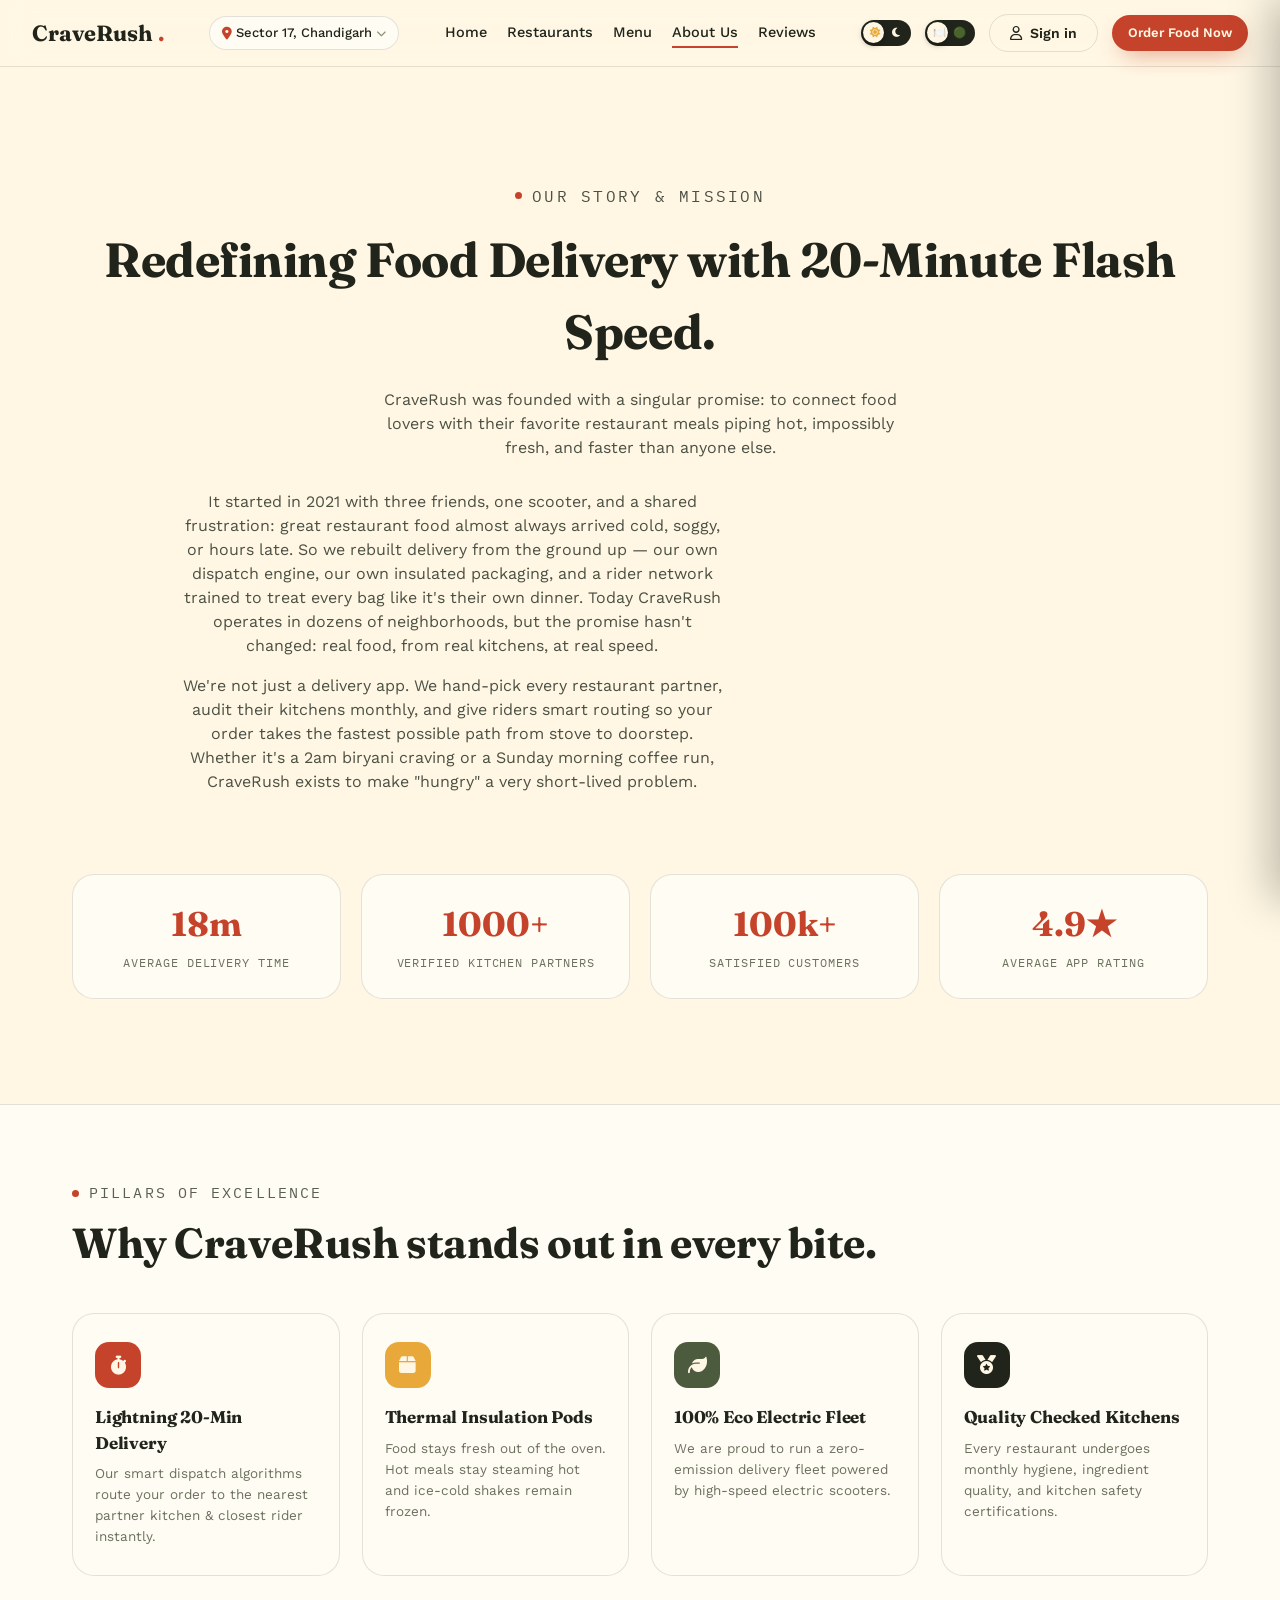
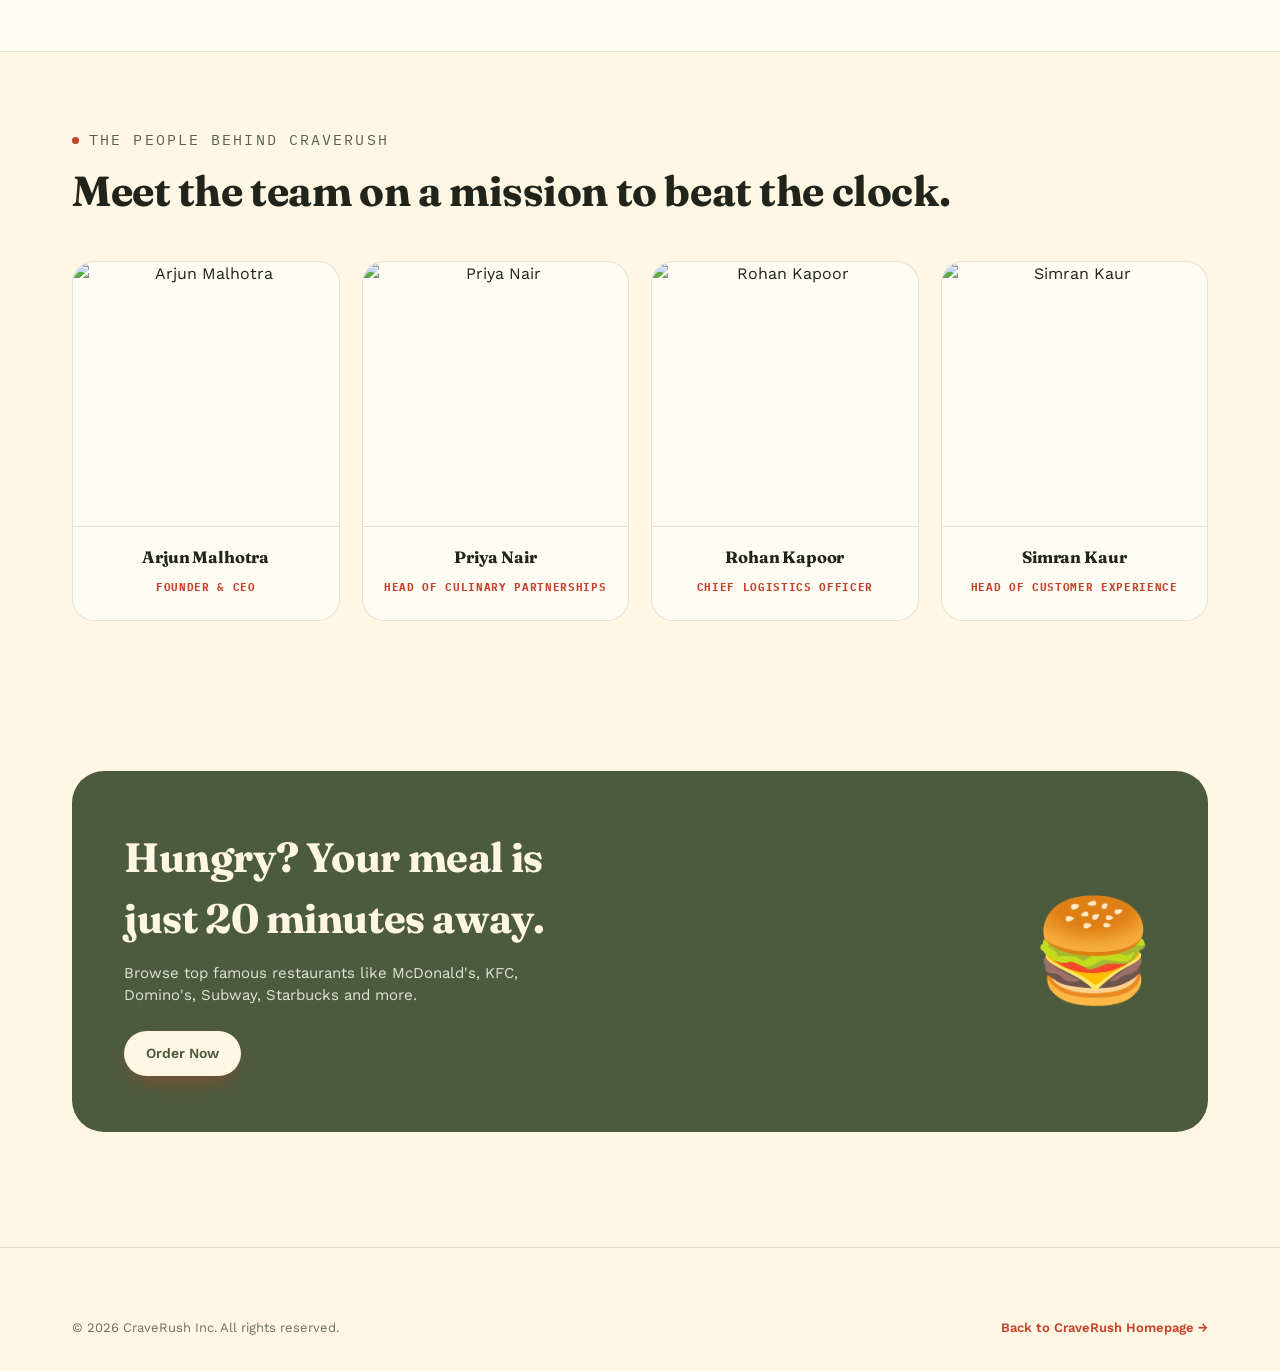
==== commit c0204218: "Add files via upload" ====
--- a/about.html
+++ b/about.html
@@ -18,53 +18,116 @@
   <header>
     <input type="checkbox" id="menu-toggle" style="display:none;">
     <nav>
+      <!-- Logo -->
       <a href="index.html" class="logo">CraveRush<span class="dot">.</span></a>
-
-      <div class="location-picker" onclick="openModal('location-modal')">
+      
+      <!-- Location Picker (Desktop Only) -->
+      <div class="location-picker desktop-only" onclick="openModal('location-modal')">
         <i class="fa-solid fa-location-dot"></i>
-        <span id="current-location-text">Sector 17, Chandigarh</span>
+        <span class="current-location-text">Sector 17, Chandigarh</span>
         <i class="fa-solid fa-chevron-down" style="font-size:10px; color:var(--muted-4);"></i>
       </div>
 
-      <div class="nav-search" id="nav-search">
-        <button type="button" class="nav-search-toggle" id="nav-search-toggle" aria-label="Search">
-          <i class="fa-solid fa-magnifying-glass"></i>
-        </button>
-        <div class="nav-search-panel" id="nav-search-panel">
-          <i class="fa-solid fa-magnifying-glass"></i>
-          <input type="text" id="global-search" placeholder="Search burgers, fries, drinks, desserts..." autocomplete="off">
-          <div id="search-results-dropdown" class="search-results-dropdown"></div>
-        </div>
-      </div>
-
-      <ul class="nav-links">
-        <li><a href="restaurants.html">Restaurants</a></li>
-        <li><a href="menu.html">Food Items</a></li>
-        <li><a href="orders.html">Orders</a></li>
-        <li><a href="about.html" class="active">About Us</a></li>
-        <li><a href="reviews.html">Reviews</a></li>
-      </ul>
-
+      <!-- Backdrop for Mobile Drawer -->
+      <label for="menu-toggle" class="mobile-drawer-backdrop" aria-hidden="true"></label>
+
+      <!-- Navigation links & Mobile Drawer -->
+      <div class="nav-links" id="mobile-menu">
+        <!-- Mobile drawer title and close button -->
+        <div class="drawer-header mobile-only">
+          <span class="drawer-title">Navigation</span>
+          <label for="menu-toggle" class="drawer-close" aria-label="Close navigation menu">
+            <i class="fa-solid fa-xmark"></i>
+          </label>
+        </div>
+
+        <!-- Mobile-only Location picker inside drawer -->
+        <div class="mobile-location-row mobile-only" onclick="openModal('location-modal')">
+          <span class="section-label">Delivery Location</span>
+          <div class="location-picker-mobile">
+            <i class="fa-solid fa-location-dot"></i>
+            <span class="current-location-text">Sector 17, Chandigarh</span>
+            <i class="fa-solid fa-chevron-down" style="font-size:10px; color:var(--muted-4);"></i>
+          </div>
+        </div>
+
+        <!-- Links List -->
+        <span class="section-label mobile-only">Menu</span>
+        <ul class="nav-links-list">
+          <li><a href="index.html"><i class="fa-solid fa-house mobile-only"></i> Home</a></li>
+          <li><a href="index.html#restaurants"><i class="fa-solid fa-store mobile-only"></i> Restaurants</a></li>
+          <li><a href="index.html#menu"><i class="fa-solid fa-utensils"></i> Menu</a></li>
+          <li><a href="about.html" class="active"><i class="fa-solid fa-circle-info"></i> About Us</a></li>
+          <li><a href="index.html#reviews"><i class="fa-solid fa-star"></i> Reviews</a></li>
+        </ul>
+
+        <!-- Mobile-only preferences toggles -->
+        <div class="mobile-preferences mobile-only">
+          <span class="section-label">Preferences</span>
+          
+          <!-- Veg Switch -->
+          <div class="pref-row">
+            <span>Veg Only</span>
+            <div class="veg-switch" title="Show veg only">
+              <input type="checkbox" id="veg-only-toggle-mobile" class="veg-switch-input" onchange="toggleVegOnly(this.checked)">
+              <label for="veg-only-toggle-mobile" class="veg-switch-track" aria-label="Toggle veg only">
+                <span class="veg-switch-icon veg-switch-icon-all">🍽️</span>
+                <span class="veg-switch-icon veg-switch-icon-veg">🟢</span>
+                <span class="veg-switch-knob"></span>
+              </label>
+            </div>
+          </div>
+
+          <!-- Theme Toggle -->
+          <div class="pref-row">
+            <span>Dark Mode</span>
+            <div class="theme-toggle-wrap">
+              <input type="checkbox" id="theme-toggle-mobile" class="theme-toggle-input">
+              <label for="theme-toggle-mobile" class="theme-toggle" aria-label="Toggle dark mode">
+                <i class="fa-solid fa-sun theme-icon theme-icon-sun"></i>
+                <i class="fa-solid fa-moon theme-icon theme-icon-moon"></i>
+                <span class="theme-toggle-knob"></span>
+              </label>
+            </div>
+          </div>
+        </div>
+
+        <!-- Mobile Profile Section -->
+        <div class="mobile-profile-section mobile-only" id="mobile-profile-container">
+          <!-- Populated by JS -->
+        </div>
+      </div>
+
+      <!-- Nav CTA & Burger -->
       <div class="nav-cta">
-        <input type="checkbox" id="theme-toggle" class="theme-toggle-input">
-        <label for="theme-toggle" class="theme-toggle" aria-label="Toggle dark mode">
-          <i class="fa-solid fa-sun theme-icon theme-icon-sun"></i>
-          <i class="fa-solid fa-moon theme-icon theme-icon-moon"></i>
-          <span class="theme-toggle-knob"></span>
-        </label>
-
-        <button id="open-cart-btn" class="cart-btn" aria-label="Cart">
-          <i class="fa-solid fa-bag-shopping"></i>
-          <span id="cart-badge" class="cart-badge">0</span>
-        </button>
-
-        <div id="user-profile-container">
-          <!-- Populated by JS -->
-        </div>
-
-        <a href="menu.html" class="btn btn-solid btn-sm">Order Now</a>
-
-        <label for="menu-toggle" class="burger" aria-label="Open navigation menu">
+        <!-- Desktop CTA elements -->
+        <div class="desktop-cta-items desktop-only">
+          <input type="checkbox" id="theme-toggle" class="theme-toggle-input">
+          <label for="theme-toggle" class="theme-toggle" aria-label="Toggle dark mode">
+            <i class="fa-solid fa-sun theme-icon theme-icon-sun"></i>
+            <i class="fa-solid fa-moon theme-icon theme-icon-moon"></i>
+            <span class="theme-toggle-knob"></span>
+          </label>
+
+          <!-- Veg-Only Preference Switch -->
+          <div class="veg-switch" title="Show veg only">
+            <input type="checkbox" id="veg-only-toggle" class="veg-switch-input" onchange="toggleVegOnly(this.checked)">
+            <label for="veg-only-toggle" class="veg-switch-track" aria-label="Toggle veg only">
+              <span class="veg-switch-icon veg-switch-icon-all">🍽️</span>
+              <span class="veg-switch-icon veg-switch-icon-veg">🟢</span>
+              <span class="veg-switch-knob"></span>
+            </label>
+          </div>
+
+          <div id="user-profile-container">
+            <!-- Populated by JS -->
+          </div>
+
+          <a href="index.html#menu" class="btn btn-solid btn-sm">Order Food Now</a>
+        </div>
+
+        <!-- Hamburger Toggle -->
+        <label for="menu-toggle" class="burger" aria-label="Open navigation menu" aria-expanded="false" aria-controls="mobile-menu">
           <i class="fa-solid fa-bars"></i>
         </label>
       </div>
@@ -80,7 +143,12 @@
         <p>CraveRush was founded with a singular promise: to connect food lovers with their favorite restaurant meals piping hot, impossibly fresh, and faster than anyone else.</p>
       </div>
 
-      <div class="stats-grid" style="margin-top:40px;">
+      <div class="about-hero" style="padding-top:0; max-width:760px;">
+        <p style="margin-bottom:16px;">It started in 2021 with three friends, one scooter, and a shared frustration: great restaurant food almost always arrived cold, soggy, or hours late. So we rebuilt delivery from the ground up — our own dispatch engine, our own insulated packaging, and a rider network trained to treat every bag like it's their own dinner. Today CraveRush operates in dozens of neighborhoods, but the promise hasn't changed: real food, from real kitchens, at real speed.</p>
+        <p>We're not just a delivery app. We hand-pick every restaurant partner, audit their kitchens monthly, and give riders smart routing so your order takes the fastest possible path from stove to doorstep. Whether it's a 2am biryani craving or a Sunday morning coffee run, CraveRush exists to make "hungry" a very short-lived problem.</p>
+      </div>
+
+      <div class="stats-grid" style="margin-top:50px;">
         <div class="stat-card">
           <strong>18m</strong>
           <span>Average Delivery Time</span>
@@ -101,92 +169,8 @@
     </div>
   </section>
 
-  <!-- OUR STORY (SPLIT LAYOUT) -->
+  <!-- VALUES SECTION -->
   <section class="section" style="background:var(--card); border-top:1px solid var(--line); border-bottom:1px solid var(--line);">
-    <div class="wrap">
-      <div class="story-split">
-        <div>
-          <p class="eyebrow">How It Started</p>
-          <h2>Three friends, one scooter, and a very impatient appetite.</h2>
-          <p>It started in 2021 with a shared frustration: great restaurant food almost always arrived cold, soggy, or hours late. So we rebuilt delivery from the ground up — our own dispatch engine, our own insulated packaging, and a rider network trained to treat every bag like it's their own dinner.</p>
-          <p>Today CraveRush operates across dozens of neighborhoods and works with over a thousand kitchen partners, but the promise hasn't changed: real food, from real kitchens, at real speed. We hand-pick every restaurant partner, audit their kitchens monthly, and give riders smart routing so your order takes the fastest possible path from stove to doorstep.</p>
-          <p>Whether it's a 2am biryani craving or a Sunday morning coffee run, CraveRush exists to make "hungry" a very short-lived problem.</p>
-        </div>
-        <img class="story-photo" src="https://images.unsplash.com/photo-1526367790999-0150786686a2?w=900&q=80" alt="Chef plating food in a partner kitchen" onerror="this.onerror=null;this.src='data:image/svg+xml,%3Csvg%20xmlns%3D%27http%3A//www.w3.org/2000/svg%27%20viewBox%3D%270%200%20400%20300%27%3E%3Crect%20width%3D%27400%27%20height%3D%27300%27%20fill%3D%27%23FFF7E4%27/%3E%3Ccircle%20cx%3D%27200%27%20cy%3D%27125%27%20r%3D%2752%27%20fill%3D%27none%27%20stroke%3D%27%23E8A93A%27%20stroke-width%3D%276%27/%3E%3Ccircle%20cx%3D%27200%27%20cy%3D%27125%27%20r%3D%2728%27%20fill%3D%27none%27%20stroke%3D%27%23E8A93A%27%20stroke-width%3D%273%27/%3E%3Cline%20x1%3D%27150%27%20y1%3D%27190%27%20x2%3D%27250%27%20y2%3D%27190%27%20stroke%3D%27%23C6432B%27%20stroke-width%3D%274%27%20stroke-linecap%3D%27round%27/%3E%3Ctext%20x%3D%27200%27%20y%3D%27230%27%20font-family%3D%27Arial%2C%20sans-serif%27%20font-size%3D%2715%27%20fill%3D%27%236b715e%27%20text-anchor%3D%27middle%27%3EImage%20unavailable%3C/text%3E%3C/svg%3E';">
-      </div>
-    </div>
-  </section>
-
-  <!-- MISSION & VISION -->
-  <section class="section">
-    <div class="wrap">
-      <div class="section-head">
-        <div>
-          <p class="eyebrow">What Drives Us</p>
-          <h2>Mission &amp; Vision</h2>
-        </div>
-      </div>
-
-      <div class="mv-grid">
-        <div class="mv-card">
-          <div class="mv-icon"><i class="fa-solid fa-bullseye"></i></div>
-          <h3>Our Mission</h3>
-          <p>To make restaurant-quality food accessible within 20 minutes of ordering, anywhere in the city — without compromising on temperature, freshness, or the dignity of the riders and kitchens that make it possible.</p>
-        </div>
-        <div class="mv-card">
-          <div class="mv-icon"><i class="fa-solid fa-eye"></i></div>
-          <h3>Our Vision</h3>
-          <p>A future where "delivery food" and "fresh food" mean the same thing — where every neighborhood has instant access to the city's best kitchens, powered by a fully electric, zero-emission fleet.</p>
-        </div>
-      </div>
-    </div>
-  </section>
-
-  <!-- MILESTONES / TIMELINE -->
-  <section class="section" style="background:var(--card); border-top:1px solid var(--line); border-bottom:1px solid var(--line);">
-    <div class="wrap">
-      <div class="section-head" style="justify-content:center; text-align:center; flex-direction:column; align-items:center;">
-        <p class="eyebrow">Milestones</p>
-        <h2>From one scooter to a citywide network.</h2>
-      </div>
-
-      <div class="milestones-timeline" style="margin-top:40px;">
-        <div class="milestone-item">
-          <span class="milestone-year">2021</span>
-          <h4>CraveRush is founded</h4>
-          <p>Three friends launch CraveRush in Chandigarh with a single scooter, a handful of restaurant partners, and a promise: 20 minutes or your money back.</p>
-        </div>
-        <div class="milestone-item">
-          <span class="milestone-year">2022</span>
-          <h4>Expansion to 5 cities</h4>
-          <p>Smart dispatch routing goes live, cutting average delivery time from 34 minutes to under 20 across every launch city.</p>
-        </div>
-        <div class="milestone-item">
-          <span class="milestone-year">2023</span>
-          <h4>100% electric fleet</h4>
-          <p>CraveRush retires its last combustion-engine scooter, becoming one of the first fully electric food delivery fleets in the region.</p>
-        </div>
-        <div class="milestone-item">
-          <span class="milestone-year">2024</span>
-          <h4>1,000+ kitchen partners</h4>
-          <p>Monthly hygiene and quality audits become mandatory for every partner restaurant, crossing the 1,000-partner mark.</p>
-        </div>
-        <div class="milestone-item">
-          <span class="milestone-year">2025</span>
-          <h4>CravePass membership launches</h4>
-          <p>Free delivery, exclusive discounts, and priority dispatch roll out to CraveRush's most loyal customers.</p>
-        </div>
-        <div class="milestone-item">
-          <span class="milestone-year">2026</span>
-          <h4>100,000+ happy customers</h4>
-          <p>CraveRush crosses 100k satisfied customers and a 4.9★ average rating, with the 20-minute guarantee still going strong.</p>
-        </div>
-      </div>
-    </div>
-  </section>
-
-  <!-- VALUES SECTION -->
-  <section class="section">
     <div class="wrap">
       <div class="section-head">
         <div>
@@ -220,8 +204,8 @@
     </div>
   </section>
 
-  <!-- TEAM SECTION (LAST CONTENT SECTION) -->
-  <section class="section" style="background:var(--card); border-top:1px solid var(--line); border-bottom:1px solid var(--line);">
+  <!-- TEAM SECTION -->
+  <section class="section">
     <div class="wrap">
       <div class="section-head">
         <div>
@@ -232,28 +216,28 @@
 
       <div class="team-grid">
         <div class="team-card">
-          <img class="team-photo" src="https://randomuser.me/api/portraits/men/32.jpg" alt="Arjun Malhotra" onerror="this.onerror=null;this.src='data:image/svg+xml,%3Csvg%20xmlns%3D%27http%3A//www.w3.org/2000/svg%27%20viewBox%3D%270%200%20400%20300%27%3E%3Crect%20width%3D%27400%27%20height%3D%27300%27%20fill%3D%27%23FFF7E4%27/%3E%3Ccircle%20cx%3D%27200%27%20cy%3D%27125%27%20r%3D%2752%27%20fill%3D%27none%27%20stroke%3D%27%23E8A93A%27%20stroke-width%3D%276%27/%3E%3Ccircle%20cx%3D%27200%27%20cy%3D%27125%27%20r%3D%2728%27%20fill%3D%27none%27%20stroke%3D%27%23E8A93A%27%20stroke-width%3D%273%27/%3E%3Cline%20x1%3D%27150%27%20y1%3D%27190%27%20x2%3D%27250%27%20y2%3D%27190%27%20stroke%3D%27%23C6432B%27%20stroke-width%3D%274%27%20stroke-linecap%3D%27round%27/%3E%3Ctext%20x%3D%27200%27%20y%3D%27230%27%20font-family%3D%27Arial%2C%20sans-serif%27%20font-size%3D%2715%27%20fill%3D%27%236b715e%27%20text-anchor%3D%27middle%27%3EImage%20unavailable%3C/text%3E%3C/svg%3E';">
+          <img class="team-photo" src="https://randomuser.me/api/portraits/men/32.jpg" alt="Arjun Malhotra">
           <div class="team-card-body">
             <h3>Arjun Malhotra</h3>
             <span class="team-role">Founder &amp; CEO</span>
           </div>
         </div>
         <div class="team-card">
-          <img class="team-photo" src="https://randomuser.me/api/portraits/women/44.jpg" alt="Priya Nair" onerror="this.onerror=null;this.src='data:image/svg+xml,%3Csvg%20xmlns%3D%27http%3A//www.w3.org/2000/svg%27%20viewBox%3D%270%200%20400%20300%27%3E%3Crect%20width%3D%27400%27%20height%3D%27300%27%20fill%3D%27%23FFF7E4%27/%3E%3Ccircle%20cx%3D%27200%27%20cy%3D%27125%27%20r%3D%2752%27%20fill%3D%27none%27%20stroke%3D%27%23E8A93A%27%20stroke-width%3D%276%27/%3E%3Ccircle%20cx%3D%27200%27%20cy%3D%27125%27%20r%3D%2728%27%20fill%3D%27none%27%20stroke%3D%27%23E8A93A%27%20stroke-width%3D%273%27/%3E%3Cline%20x1%3D%27150%27%20y1%3D%27190%27%20x2%3D%27250%27%20y2%3D%27190%27%20stroke%3D%27%23C6432B%27%20stroke-width%3D%274%27%20stroke-linecap%3D%27round%27/%3E%3Ctext%20x%3D%27200%27%20y%3D%27230%27%20font-family%3D%27Arial%2C%20sans-serif%27%20font-size%3D%2715%27%20fill%3D%27%236b715e%27%20text-anchor%3D%27middle%27%3EImage%20unavailable%3C/text%3E%3C/svg%3E';">
+          <img class="team-photo" src="https://randomuser.me/api/portraits/women/44.jpg" alt="Priya Nair">
           <div class="team-card-body">
             <h3>Priya Nair</h3>
             <span class="team-role">Head of Culinary Partnerships</span>
           </div>
         </div>
         <div class="team-card">
-          <img class="team-photo" src="https://randomuser.me/api/portraits/men/67.jpg" alt="Rohan Kapoor" onerror="this.onerror=null;this.src='data:image/svg+xml,%3Csvg%20xmlns%3D%27http%3A//www.w3.org/2000/svg%27%20viewBox%3D%270%200%20400%20300%27%3E%3Crect%20width%3D%27400%27%20height%3D%27300%27%20fill%3D%27%23FFF7E4%27/%3E%3Ccircle%20cx%3D%27200%27%20cy%3D%27125%27%20r%3D%2752%27%20fill%3D%27none%27%20stroke%3D%27%23E8A93A%27%20stroke-width%3D%276%27/%3E%3Ccircle%20cx%3D%27200%27%20cy%3D%27125%27%20r%3D%2728%27%20fill%3D%27none%27%20stroke%3D%27%23E8A93A%27%20stroke-width%3D%273%27/%3E%3Cline%20x1%3D%27150%27%20y1%3D%27190%27%20x2%3D%27250%27%20y2%3D%27190%27%20stroke%3D%27%23C6432B%27%20stroke-width%3D%274%27%20stroke-linecap%3D%27round%27/%3E%3Ctext%20x%3D%27200%27%20y%3D%27230%27%20font-family%3D%27Arial%2C%20sans-serif%27%20font-size%3D%2715%27%20fill%3D%27%236b715e%27%20text-anchor%3D%27middle%27%3EImage%20unavailable%3C/text%3E%3C/svg%3E';">
+          <img class="team-photo" src="https://randomuser.me/api/portraits/men/67.jpg" alt="Rohan Kapoor">
           <div class="team-card-body">
             <h3>Rohan Kapoor</h3>
             <span class="team-role">Chief Logistics Officer</span>
           </div>
         </div>
         <div class="team-card">
-          <img class="team-photo" src="https://randomuser.me/api/portraits/women/68.jpg" alt="Simran Kaur" onerror="this.onerror=null;this.src='data:image/svg+xml,%3Csvg%20xmlns%3D%27http%3A//www.w3.org/2000/svg%27%20viewBox%3D%270%200%20400%20300%27%3E%3Crect%20width%3D%27400%27%20height%3D%27300%27%20fill%3D%27%23FFF7E4%27/%3E%3Ccircle%20cx%3D%27200%27%20cy%3D%27125%27%20r%3D%2752%27%20fill%3D%27none%27%20stroke%3D%27%23E8A93A%27%20stroke-width%3D%276%27/%3E%3Ccircle%20cx%3D%27200%27%20cy%3D%27125%27%20r%3D%2728%27%20fill%3D%27none%27%20stroke%3D%27%23E8A93A%27%20stroke-width%3D%273%27/%3E%3Cline%20x1%3D%27150%27%20y1%3D%27190%27%20x2%3D%27250%27%20y2%3D%27190%27%20stroke%3D%27%23C6432B%27%20stroke-width%3D%274%27%20stroke-linecap%3D%27round%27/%3E%3Ctext%20x%3D%27200%27%20y%3D%27230%27%20font-family%3D%27Arial%2C%20sans-serif%27%20font-size%3D%2715%27%20fill%3D%27%236b715e%27%20text-anchor%3D%27middle%27%3EImage%20unavailable%3C/text%3E%3C/svg%3E';">
+          <img class="team-photo" src="https://randomuser.me/api/portraits/women/68.jpg" alt="Simran Kaur">
           <div class="team-card-body">
             <h3>Simran Kaur</h3>
             <span class="team-role">Head of Customer Experience</span>
@@ -271,7 +255,7 @@
           <h2>Hungry? Your meal is just 20 minutes away.</h2>
           <p>Browse top famous restaurants like McDonald's, KFC, Domino's, Subway, Starbucks and more.</p>
           <div class="app-buttons">
-            <a href="menu.html" class="btn btn-solid" style="background:var(--paper); color:var(--leaf); border:none;">Order Now</a>
+            <a href="index.html#menu" class="btn btn-solid" style="background:var(--paper); color:var(--leaf); border:none;">Order Now</a>
           </div>
         </div>
         <div style="font-size:100px; line-height:1;">🍔</div>
@@ -288,135 +272,6 @@
       </div>
     </div>
   </footer>
-
-  <!-- CART DRAWER (SLIDE-OVER PANEL) -->
-  <div id="cart-drawer-overlay" class="cart-drawer-overlay"></div>
-  <aside id="cart-drawer" class="cart-drawer">
-    <div class="cart-header">
-      <h3>Your Food Bag</h3>
-      <button id="close-cart-btn" class="close-btn" aria-label="Close cart"><i class="fa-solid fa-xmark"></i></button>
-    </div>
-
-    <div class="cart-body">
-      <div id="cart-empty-state" class="cart-empty-state">
-        <i class="fa-solid fa-bag-shopping"></i>
-        <h4>Your bag is empty</h4>
-        <p style="font-size:13.5px; margin-top:6px;">Add delicious dishes from the menu to satisfy your cravings.</p>
-      </div>
-
-      <div id="cart-items-container">
-        <!-- Rendered dynamically by JS -->
-      </div>
-
-      <div class="coupon-box">
-        <input type="text" id="coupon-code" placeholder="ENTER COUPON (CRAVE50)">
-        <button class="coupon-btn" onclick="applyCoupon()">APPLY</button>
-      </div>
-    </div>
-
-    <div class="cart-footer">
-      <div class="bill-row">
-        <span>Item Subtotal</span>
-        <span id="cart-subtotal">₹0</span>
-      </div>
-      <div class="bill-row discount" id="cart-discount-row" style="display:none;">
-        <span>Promo Discount</span>
-        <span id="cart-discount">-₹0</span>
-      </div>
-      <div class="bill-row">
-        <span>Delivery Fee (20-Min Express)</span>
-        <span>FREE</span>
-      </div>
-      <div class="bill-row">
-        <span>Taxes &amp; Govt Charges (5%)</span>
-        <span>Included</span>
-      </div>
-      <div class="bill-row total">
-        <span>To Pay</span>
-        <span id="cart-total">₹0</span>
-      </div>
-
-      <button class="checkout-btn" onclick="proceedToCheckout()">
-        <span>Proceed to Checkout</span>
-        <i class="fa-solid fa-arrow-right"></i>
-      </button>
-    </div>
-  </aside>
-
-  <!-- AUTH MODAL -->
-  <div id="auth-modal" class="modal-overlay">
-    <div class="modal-content">
-      <div class="modal-header">
-        <h3>Welcome to CraveRush</h3>
-        <button class="close-btn" onclick="closeModal('auth-modal')"><i class="fa-solid fa-xmark"></i></button>
-      </div>
-      <div class="modal-body">
-        <!-- Shown when a user is already signed in -->
-        <div id="account-view" class="account-view" style="display:none;">
-          <div class="account-view-header">
-            <div class="account-avatar-lg" id="account-avatar-lg">U</div>
-            <div>
-              <h4 id="account-name">Account</h4>
-              <p class="account-email" id="account-email">—</p>
-            </div>
-          </div>
-
-          <div class="account-tabs">
-            <div class="account-tab active" data-tab="profile" onclick="switchAccountTab('profile')"><i class="fa-regular fa-id-card"></i> Profile</div>
-            <div class="account-tab" data-tab="addresses" onclick="switchAccountTab('addresses')"><i class="fa-solid fa-location-dot"></i> Addresses</div>
-            <div class="account-tab" data-tab="wallet" onclick="switchAccountTab('wallet')"><i class="fa-solid fa-wallet"></i> Wallet</div>
-          </div>
-
-          <div id="account-tab-profile" class="account-tab-panel"></div>
-          <div id="account-tab-addresses" class="account-tab-panel" style="display:none;"></div>
-          <div id="account-tab-wallet" class="account-tab-panel" style="display:none;"></div>
-
-          <button type="button" class="logout-btn" onclick="logoutUser()">
-            <i class="fa-solid fa-right-from-bracket"></i> Log Out
-          </button>
-        </div>
-
-        <div id="auth-forms-wrap">
-          <div class="auth-tabs">
-            <div class="auth-tab active" onclick="switchAuthTab('signin')">Sign In</div>
-            <div class="auth-tab" onclick="switchAuthTab('signup')">Sign Up</div>
-          </div>
-
-          <form id="signin-form" onsubmit="handleSignIn(event)">
-            <div class="form-group">
-              <label>Email Address or Mobile Number</label>
-              <input type="text" id="signin-email" class="form-control" placeholder="name@domain.com or +91..." required>
-            </div>
-            <div class="form-group">
-              <label>Password</label>
-              <input type="password" class="form-control" placeholder="••••••••" required>
-            </div>
-            <button type="submit" class="btn btn-solid" style="width:100%; margin-top:10px;">Sign In &amp; Order</button>
-          </form>
-
-          <form id="signup-form" onsubmit="handleSignUp(event)" style="display:none;">
-            <div class="form-group">
-              <label>Full Name</label>
-              <input type="text" id="signup-name" class="form-control" placeholder="e.g. Michelle Sharma" required>
-            </div>
-            <div class="form-group">
-              <label>Email Address</label>
-              <input type="email" id="signup-email" class="form-control" placeholder="name@domain.com" required>
-            </div>
-            <div class="form-group">
-              <label>Mobile Number</label>
-              <input type="tel" id="signup-phone" class="form-control" placeholder="+91 98765 43210" required>
-            </div>
-            <div class="form-group">
-              <label>Password</label>
-              <input type="password" class="form-control" placeholder="Create strong password" required>
-            </div>
-            <button type="submit" class="btn btn-solid" style="width:100%; margin-top:10px;">Create Account</button>
-          </form>
-        </div>
-      </div>
-    </div>
-  </div>
 
   <!-- LOCATION SELECTOR MODAL -->
   <div id="location-modal" class="modal-overlay">
@@ -444,17 +299,106 @@
     </div>
   </div>
 
-  <!-- LIVE ORDER TRACKING MODAL -->
-  <div id="tracking-modal" class="modal-overlay">
-    <div class="modal-content" id="tracking-modal-content">
-      <!-- Rendered dynamically by JS -->
+  <!-- AUTHENTICATION MODAL -->
+  <div id="auth-modal" class="modal-overlay">
+    <div class="modal-content" style="max-width:440px;">
+      <div class="modal-body">
+        
+        <!-- Account panel (displayed when user is logged in) -->
+        <div id="account-view" class="account-view" style="display:none;">
+          <div class="modal-header" style="border:none; padding:10px 0;">
+            <h3>My Account</h3>
+            <button class="close-btn" onclick="closeModal('auth-modal')"><i class="fa-solid fa-xmark"></i></button>
+          </div>
+          <div class="account-avatar-lg" id="account-avatar-lg">U</div>
+          <h4 id="account-name">User Name</h4>
+          <p class="account-email" id="account-email">user@domain.com</p>
+          <div class="account-info-row">
+            <span>Name</span>
+            <span id="account-info-name">—</span>
+          </div>
+          <div class="account-info-row">
+            <span>Email</span>
+            <span id="account-info-email">—</span>
+          </div>
+          <button class="logout-btn" onclick="logoutUser()"><i class="fa-solid fa-arrow-right-from-bracket"></i> Sign Out</button>
+        </div>
+
+        <!-- Auth Forms panel (displayed when user is signed out) -->
+        <div id="auth-forms-wrap">
+          <div class="modal-header" style="border:none; padding:10px 0;">
+            <h3>CraveRush Account</h3>
+            <button class="close-btn" onclick="closeModal('auth-modal')"><i class="fa-solid fa-xmark"></i></button>
+          </div>
+          <div class="auth-tabs" style="display:flex; border-bottom:2px solid var(--line); margin-bottom:20px;">
+            <button class="auth-tab active" onclick="switchAuthTab('signin')" style="flex:1; padding:12px; font-weight:700; background:transparent;">Sign In</button>
+            <button class="auth-tab" onclick="switchAuthTab('signup')" style="flex:1; padding:12px; font-weight:700; background:transparent;">Sign Up</button>
+          </div>
+
+          <form id="signin-form" onsubmit="handleSignIn(event)">
+            <div class="form-group">
+              <label>Email Address or Mobile Number</label>
+              <input type="text" id="signin-email" class="form-control" placeholder="name@domain.com or +91..." required>
+            </div>
+            <div class="form-group">
+              <label>Password</label>
+              <input type="password" class="form-control" placeholder="••••••••" required>
+            </div>
+            <button type="submit" class="btn btn-solid" style="width:100%; margin-top:10px;">Sign In &amp; Order</button>
+          </form>
+
+          <form id="signup-form" onsubmit="handleSignUp(event)" style="display:none;">
+            <div class="form-group">
+              <label>Full Name</label>
+              <input type="text" id="signup-name" class="form-control" placeholder="e.g. Michelle Sharma" required>
+            </div>
+            <div class="form-group">
+              <label>Email Address</label>
+              <input type="email" id="signup-email" class="form-control" placeholder="name@domain.com" required>
+            </div>
+            <div class="form-group">
+              <label>Mobile Number</label>
+              <input type="tel" class="form-control" placeholder="+91 98765 43210" required>
+            </div>
+            <div class="form-group">
+              <label>Password</label>
+              <input type="password" class="form-control" placeholder="Create strong password" required>
+            </div>
+            <button type="submit" class="btn btn-solid" style="width:100%; margin-top:10px;">Create Account</button>
+          </form>
+        </div>
+      </div>
     </div>
   </div>
 
-  <!-- RESTAURANT MENU MODAL -->
-  <div id="restaurant-menu-modal" class="modal-overlay">
-    <div class="modal-content" id="restaurant-menu-content" style="max-width:680px;">
-      <!-- Rendered dynamically by JS -->
+  <!-- CART DRAWER (SLIDE-OVER) -->
+  <div id="cart-drawer-overlay" class="cart-drawer-overlay"></div>
+  <div id="cart-drawer" class="cart-drawer">
+    <div class="cart-header">
+      <h3>My Food Bag</h3>
+      <button id="close-cart-btn" class="close-btn" aria-label="Close cart drawer"><i class="fa-solid fa-xmark"></i></button>
+    </div>
+    <div class="cart-body">
+      <!-- Empty state -->
+      <div id="cart-empty-state" class="cart-empty-state">
+        <i class="fa-solid fa-basket-shopping"></i>
+        <p>Your food bag is currently empty.</p>
+        <a href="index.html#menu" onclick="toggleCartDrawer(false)" class="btn btn-solid btn-sm" style="margin-top:15px; display:inline-flex;">Browse Restaurants</a>
+      </div>
+      <!-- Items list -->
+      <div id="cart-items-container" style="display:flex; flex-direction:column;"></div>
+    </div>
+    <div class="cart-footer" style="padding:22px 26px; border-top:1px solid var(--line); background:var(--card);">
+      <div class="coupon-box">
+        <input type="text" id="coupon-code" placeholder="Enter coupon code...">
+        <button class="coupon-btn" onclick="applyCoupon()">Apply</button>
+      </div>
+      <div class="bill-details" style="display:flex; flex-direction:column; gap:10px; margin-bottom:20px; font-size:14px;">
+        <div style="display:flex; justify-content:space-between;"><span>Subtotal</span><strong id="cart-subtotal">₹0</strong></div>
+        <div style="display:flex; justify-content:space-between; color:var(--chili); display:none;" id="cart-discount-row"><span>Discount Applied</span><strong id="cart-discount">-₹0</strong></div>
+        <div style="display:flex; justify-content:space-between; font-size:16px; font-weight:700; border-top:1.5px solid var(--line); padding-top:10px;"><span>Grand Total</span><strong id="cart-total">₹0</strong></div>
+      </div>
+      <button class="btn btn-solid" style="width:100%; padding:14px 0; font-size:15px; font-weight:700;" onclick="proceedToCheckout()">Checkout Flow &rarr;</button>
     </div>
   </div>
 
--- a/style.css
+++ b/style.css
@@ -80,6 +80,7 @@
 
 img {
   max-width: 100%;
+  height: auto;
   display: block;
 }
 a {
@@ -100,7 +101,7 @@
 .wrap {
   max-width: 1200px;
   margin: 0 auto;
-  padding: 0 32px;
+  padding: 0 16px;
 }
 
 /* Typography & Utilities */
@@ -323,94 +324,64 @@
   backdrop-filter: blur(14px);
   border-bottom: 1px solid var(--line);
 }
+
 nav {
   display: flex;
-  align-items: center;
-  gap: 20px;
-  padding: 14px 32px;
+  flex-wrap: wrap;
+  align-items: center;
+  justify-content: space-between;
+  gap: 8px;
+  padding: 10px 12px;
   max-width: 1280px;
   margin: 0 auto;
 }
 .logo {
   font-family: var(--font-display);
   font-weight: 700;
-  font-size: 22px;
+  font-size: 20px;
   display: flex;
   align-items: center;
   gap: 6px;
   flex-shrink: 0;
+  order: 1;
 }
 .logo .dot { color: var(--chili); }
 
 .location-picker {
   display: flex;
   align-items: center;
-  gap: 6px;
-  padding: 6px 12px;
+  gap: 4px;
+  padding: 6px 10px;
   background: var(--card);
   border: 1px solid var(--line);
   border-radius: 100px;
-  font-size: 13px;
+  font-size: 12px;
   font-weight: 500;
   color: var(--ink);
   cursor: pointer;
   flex-shrink: 0;
+  order: 3;
+  max-width: 100%;
+  white-space: nowrap;
+  overflow: hidden;
+  text-overflow: ellipsis;
 }
 .location-picker i { color: var(--chili); }
 
-/* Search lives behind a dedicated toggle button rather than an inline bar,
-   so it can never be squeezed to nothing by the other nav items competing
-   for space (this happened on common laptop widths ~1024-1400px, where the
-   old flexible bar would shrink toward 0 and effectively disappear). */
 .nav-search {
-  position: relative;
-  flex-shrink: 0;
-}
-.nav-search-toggle {
-  width: 38px;
-  height: 38px;
-  border-radius: 50%;
-  background: var(--card);
-  border: 1px solid var(--line);
-  display: flex;
-  align-items: center;
-  justify-content: center;
-  cursor: pointer;
-  color: var(--muted-4);
-  font-size: 14px;
-  padding: 0;
-  flex-shrink: 0;
-  transition: color .2s ease, border-color .2s ease;
-}
-.nav-search-toggle:hover, .nav-search-toggle.active { color: var(--chili); border-color: var(--chili); }
-
-.nav-search-panel {
-  position: absolute;
-  top: calc(100% + 12px);
-  left: 50%;
-  transform: translateX(-50%) translateY(-6px);
-  width: 340px;
-  max-width: min(90vw, 340px);
-  display: flex;
-  align-items: center;
-  gap: 10px;
+  flex: 1 1 100%;
+  order: 4;
+  display: flex;
+  align-items: center;
+  gap: 8px;
   background: var(--card);
   border: 1px solid var(--line);
   border-radius: 100px;
-  padding: 9px 16px;
-  box-shadow: var(--shadow-lg);
-  opacity: 0;
-  visibility: hidden;
-  transition: opacity .2s ease, transform .2s ease, visibility .2s ease;
-  z-index: 210;
-}
-.nav-search-panel.active {
-  opacity: 1;
-  visibility: visible;
-  transform: translateX(-50%) translateY(0);
-}
-.nav-search-panel > i { color: var(--muted-4); font-size: 13px; flex-shrink: 0; }
-.nav-search-panel input {
+  padding: 8px 14px;
+  margin-top: 10px;
+}
+.nav-search i { color: var(--muted-4); font-size: 13px; }
+.nav-search input {
   border: none;
   background: transparent;
   outline: none;
@@ -419,124 +390,253 @@
   font-size: 13.5px;
   color: var(--ink);
 }
-.nav-search-panel input::placeholder { color: var(--muted-5); }
-
-/* Search Suggestions Dropdown (nested inside the panel, so it opens directly
-   under the input instead of under the small toggle button). */
-.search-results-dropdown {
-  position: absolute;
-  top: calc(100% + 10px);
-  left: 0;
+.nav-search input::placeholder { color: var(--muted-5); }
+
+/* Mobile-only and Desktop-only helpers */
+.desktop-only {
+  display: none !important;
+}
+.mobile-only {
+  display: block;
+}
+
+/* Mobile Drawer (nav-links container) */
+.nav-links {
+  position: fixed;
+  top: 0;
   right: 0;
-  min-width: 320px;
+  bottom: 0;
+  width: 300px;
+  max-width: 85%;
   background: var(--card);
-  border: 1px solid var(--line);
-  border-radius: var(--radius-sm);
-  box-shadow: var(--shadow-lg);
-  padding: 8px;
-  max-height: 420px;
+  z-index: 1001; /* Above overlay backdrop */
+  padding: 24px;
+  display: flex !important;
+  flex-direction: column;
+  gap: 20px;
+  box-shadow: -10px 0 40px rgba(0, 0, 0, 0.25);
+  transform: translateX(100%);
+  transition: transform 0.25s ease-out;
   overflow-y: auto;
-  z-index: 200;
+  border-bottom: none;
+}
+#menu-toggle:checked ~ nav .nav-links {
+  transform: translateX(0);
+}
+
+/* Backdrop for Mobile Drawer */
+.mobile-drawer-backdrop {
+  position: fixed;
+  inset: 0;
+  z-index: 1000;
+  background: var(--modal-overlay);
   opacity: 0;
   visibility: hidden;
-  transform: translateY(-6px);
-  transition: opacity .2s ease, transform .2s ease, visibility .2s ease;
-}
-.search-results-dropdown.active {
+  transition: opacity 0.25s ease-out, visibility 0.25s ease-out;
+}
+#menu-toggle:checked ~ nav .mobile-drawer-backdrop {
   opacity: 1;
   visibility: visible;
-  transform: translateY(0);
-}
-.search-group-label {
+}
+
+/* Close icon rotation in burger toggle */
+#menu-toggle:checked ~ nav .burger i {
+  transform: rotate(90deg);
+}
+#menu-toggle:checked ~ nav .burger i::before {
+  content: "\f00d"; /* FontAwesome Xmark */
+}
+.burger i {
+  transition: transform 0.2s ease, content 0.2s ease;
+}
+
+/* Drawer Header */
+.drawer-header {
+  display: flex !important;
+  align-items: center;
+  justify-content: space-between;
+  border-bottom: 1.5px solid var(--line);
+  padding-bottom: 14px;
+  margin-bottom: 5px;
+}
+.drawer-title {
+  font-family: var(--font-display);
+  font-size: 20px;
+  font-weight: 700;
+  color: var(--ink);
+}
+.drawer-close {
+  font-size: 22px;
+  color: var(--muted-3);
+  cursor: pointer;
+  width: 32px;
+  height: 32px;
+  display: flex;
+  align-items: center;
+  justify-content: center;
+  border-radius: 50%;
+  transition: background 0.2s;
+}
+.drawer-close:hover {
+  background: var(--line);
+  color: var(--ink);
+}
+
+/* Mobile Section Labels */
+.section-label {
   font-family: var(--font-mono);
-  font-size: 10.5px;
-  letter-spacing: .1em;
+  font-size: 11px;
   text-transform: uppercase;
+  letter-spacing: .06em;
   color: var(--muted-4);
-  padding: 8px 10px 4px;
-}
-.search-result-row {
-  display: flex;
-  align-items: center;
-  gap: 12px;
-  padding: 8px 10px;
+  display: block;
+  margin-bottom: 8px;
+  font-weight: 600;
+}
+
+/* Mobile Location Picker Row */
+.mobile-location-row {
+  cursor: pointer;
+  display: block !important;
+}
+.location-picker-mobile {
+  display: flex;
+  align-items: center;
+  gap: 8px;
+  padding: 12px 14px;
+  background: var(--paper);
+  border: 1.5px solid var(--line);
   border-radius: var(--radius-sm);
-  cursor: pointer;
-}
-.search-result-row:hover { background: var(--paper); }
-.search-result-row img {
-  width: 38px;
-  height: 38px;
-  border-radius: 10px;
-  object-fit: cover;
-  flex-shrink: 0;
-}
-.search-result-info { flex: 1; min-width: 0; }
-.search-result-info strong {
-  display: block;
   font-size: 13.5px;
   font-weight: 600;
   color: var(--ink);
+}
+.location-picker-mobile i {
+  color: var(--chili);
+}
+
+/* Mobile Nav Links list */
+.nav-links-list {
+  display: flex;
+  flex-direction: column;
+  gap: 12px;
+  padding: 0;
+  margin: 0;
+}
+.nav-links-list li {
+  width: 100%;
+}
+.nav-links-list a {
+  display: flex;
+  align-items: center;
+  gap: 12px;
+  padding: 12px 14px;
+  font-size: 15px;
+  font-weight: 600;
+  color: var(--ink);
+  border-radius: var(--radius-sm);
+  transition: background 0.2s, color 0.2s;
   white-space: nowrap;
-  overflow: hidden;
-  text-overflow: ellipsis;
-}
-.search-result-info span {
-  display: block;
+}
+.nav-links-list a i {
+  font-size: 16px;
+  color: var(--muted-3);
+  width: 20px;
+  text-align: center;
+}
+.nav-links-list a:hover, .nav-links-list a.active {
+  background: var(--chili);
+  color: #FFF7E4;
+}
+.nav-links-list a:hover i, .nav-links-list a.active i {
+  color: #FFF7E4;
+}
+
+/* Mobile Preferences section */
+.mobile-preferences {
+  display: flex !important;
+  flex-direction: column;
+  gap: 10px;
+}
+.pref-row {
+  display: flex !important;
+  align-items: center;
+  justify-content: space-between;
+  padding: 10px 14px;
+  background: var(--paper);
+  border: 1.5px solid var(--line);
+  border-radius: var(--radius-sm);
+  font-size: 14.5px;
+  font-weight: 600;
+}
+
+/* Mobile Profile Section */
+.mobile-profile-section {
+  border-top: 1.5px solid var(--line);
+  padding-top: 18px;
+  margin-top: auto;
+  display: block !important;
+}
+.mobile-profile-info {
+  display: flex;
+  align-items: center;
+  gap: 12px;
+  margin-bottom: 14px;
+}
+.mobile-profile-info .user-avatar {
+  width: 42px;
+  height: 42px;
+  font-size: 18px;
+  font-weight: 700;
+  border-radius: 50%;
+  display: flex;
+  align-items: center;
+  justify-content: center;
+  background: var(--chili);
+  color: #FFF7E4;
+}
+.mobile-profile-info div {
+  display: flex;
+  flex-direction: column;
+}
+.mobile-profile-info strong {
+  font-size: 15.5px;
+  color: var(--ink);
+  font-weight: 700;
+}
+.mobile-profile-email {
   font-size: 12px;
   color: var(--muted-3);
-  white-space: nowrap;
-  overflow: hidden;
-  text-overflow: ellipsis;
-}
-.search-result-row > i { color: var(--muted-4); font-size: 11px; }
-.search-empty {
-  display: flex;
-  align-items: center;
-  gap: 10px;
-  padding: 16px 10px;
-  color: var(--muted-3);
+  text-transform: none;
+}
+.mobile-profile-actions {
+  display: flex;
+  gap: 8px;
+}
+.mobile-profile-actions .btn {
+  flex: 1;
+  text-align: center;
+  justify-content: center;
+  padding: 10px 0;
   font-size: 13.5px;
-}
-.search-empty i { color: var(--muted-4); }
-
-/* Flash highlight when landing on a dish via search */
-@keyframes searchHighlightPulse {
-  0%, 100% { box-shadow: 0 0 0 0 rgba(198, 67, 43, 0); }
-  30% { box-shadow: 0 0 0 4px rgba(198, 67, 43, 0.45); }
-}
-.dish-card.search-highlight {
-  border-color: var(--chili);
-  animation: searchHighlightPulse 1.1s ease;
-}
-
-.nav-links {
-  display: flex;
-  align-items: center;
-  gap: 24px;
-  font-size: 14.5px;
-  font-weight: 500;
+  font-weight: 600;
+}
+.logout-btn-text {
+  border: 1.5px solid var(--chili) !important;
+  color: var(--chili) !important;
+  background: transparent !important;
+}
+.logout-btn-text:hover {
+  background: var(--chili) !important;
+  color: #FFF7E4 !important;
+}
+
+.nav-cta {
+  display: flex;
+  align-items: center;
+  gap: 12px;
   flex-shrink: 0;
-}
-.nav-links a { position: relative; padding: 4px 0; white-space: nowrap; }
-.nav-links a::after {
-  content: "";
-  position: absolute;
-  left: 0;
-  bottom: 0;
-  height: 2px;
-  width: 0;
-  background: var(--chili);
-  transition: width .3s ease;
-}
-.nav-links a:hover::after, .nav-links a.active::after { width: 100%; }
-
-.nav-cta {
-  display: flex;
-  align-items: center;
-  gap: 14px;
-  flex-shrink: 0;
-  margin-left: auto;
+  order: 2;
 }
 
 /* Theme Toggle */
@@ -628,15 +728,15 @@
 .user-profile-btn {
   display: flex;
   align-items: center;
-  gap: 8px;
-  padding: 6px 14px;
-  border-radius: 100px;
+  gap: 0;
+  padding: 4px;
+  border-radius: 50%;
   background: var(--card);
   border: 1px solid var(--line);
-  font-size: 13.5px;
-  font-weight: 600;
-  color: var(--ink);
   cursor: pointer;
+}
+.user-profile-btn span:not(.user-avatar) {
+  display: none;
 }
 .user-avatar {
   width: 26px;
@@ -651,9 +751,19 @@
   font-weight: 700;
 }
 
-.burger { display: none; }
-
-/* Header Veg-Only Preference Toggle (styled like the dark mode switch) */
+.burger {
+  display: flex;
+  align-items: center;
+  justify-content: center;
+  width: 36px;
+  height: 36px;
+  border: 1.5px solid var(--line);
+  border-radius: 8px;
+  color: var(--ink);
+  cursor: pointer;
+}
+
+/* Header Veg-Only Preference Toggle */
 .veg-switch {
   display: inline-flex;
   align-items: center;
@@ -707,158 +817,38 @@
 #veg-only-toggle:not(:checked) ~ .veg-switch-track .veg-switch-icon-all { opacity: 1; }
 
 /* Account View (Logged-in Auth Modal Panel) */
-.account-view { text-align: left; }
-.account-view-header {
-  display: flex;
-  align-items: center;
-  gap: 16px;
-  margin-bottom: 22px;
-}
+.account-view { text-align: center; }
 .account-avatar-lg {
-  width: 64px;
-  height: 64px;
-  flex-shrink: 0;
+  width: 76px;
+  height: 76px;
   border-radius: 50%;
   background: var(--chili);
   color: #FFF7E4;
   font-family: var(--font-display);
-  font-size: 26px;
+  font-size: 30px;
   font-weight: 700;
   display: flex;
   align-items: center;
   justify-content: center;
-}
-.account-view h4 { font-size: 18px; margin-bottom: 2px; }
-.account-view .account-email { font-size: 13.5px; color: var(--muted-3); }
-
-/* Profile / Addresses / Wallet tab bar */
-.account-tabs {
-  display: flex;
+  margin: 0 auto 16px;
+}
+.account-view h4 { font-size: 19px; margin-bottom: 4px; }
+.account-view .account-email { font-size: 13.5px; color: var(--muted-3); margin-bottom: 24px; }
+.account-info-row {
+  display: flex;
+  justify-content: space-between;
+  padding: 12px 16px;
   background: var(--paper);
-  padding: 4px;
-  border-radius: 100px;
-  margin-bottom: 22px;
   border: 1px solid var(--line);
-}
-.account-tab {
-  flex: 1;
-  display: flex;
-  align-items: center;
-  justify-content: center;
-  gap: 6px;
-  padding: 10px 0;
-  text-align: center;
-  font-weight: 600;
-  font-size: 13px;
-  border-radius: 100px;
-  color: var(--muted-2);
-  cursor: pointer;
-  transition: all .25s ease;
-}
-.account-tab.active {
-  background: var(--chili);
-  color: #FFF7E4;
-}
-.account-tab-panel { text-align: left; }
-
-.empty-tab-state {
-  text-align: center;
-  padding: 30px 10px;
-  color: var(--muted-3);
-}
-.empty-tab-state i { font-size: 30px; margin-bottom: 10px; display: block; }
-
-/* Addresses tab */
-.address-list { display: flex; flex-direction: column; gap: 12px; margin-bottom: 16px; }
-.address-card {
-  padding: 16px;
-  background: var(--paper);
-  border: 1.5px solid var(--line);
   border-radius: var(--radius-sm);
-}
-.address-card.is-default { border-color: var(--chili); }
-.address-card-top {
-  display: flex;
-  align-items: center;
-  justify-content: space-between;
-  margin-bottom: 6px;
-}
-.address-card-label {
-  font-weight: 700;
-  font-size: 14px;
-  display: flex;
-  align-items: center;
-  gap: 8px;
-  color: var(--ink);
-}
-.address-card-label i { color: var(--chili); width: 14px; }
-.address-default-badge {
-  font-size: 11px;
-  font-weight: 700;
-  text-transform: uppercase;
-  letter-spacing: .04em;
-  color: var(--chili);
-  background: rgba(198, 67, 43, 0.12);
-  padding: 3px 10px;
-  border-radius: 100px;
-}
-.address-card-text { font-size: 13px; color: var(--muted-2); line-height: 1.5; }
-.address-card-actions {
-  display: flex;
-  gap: 8px;
-  margin-top: 12px;
-  flex-wrap: wrap;
-}
-.address-card-actions .btn-sm { padding: 7px 14px; font-size: 12.5px; }
-.address-delete-btn:hover { border-color: var(--chili); color: var(--chili); }
-
-/* Wallet tab */
-.wallet-balance-card {
-  background: var(--leaf);
-  color: var(--paper);
-  border-radius: var(--radius-sm);
-  padding: 20px;
-  display: flex;
-  align-items: center;
-  justify-content: space-between;
-  margin-bottom: 14px;
-}
-.wallet-balance-label {
-  font-size: 13px;
-  font-weight: 600;
-  display: flex;
-  align-items: center;
-  gap: 8px;
-}
-.wallet-balance-amount {
-  font-family: var(--font-display);
-  font-size: 26px;
-  font-weight: 700;
-}
-.wallet-quick-amounts {
-  display: flex;
-  gap: 10px;
-}
-.wallet-quick-amounts .btn { flex: 1; }
-.wallet-tx-list { display: flex; flex-direction: column; gap: 2px; max-height: 220px; overflow-y: auto; }
-.wallet-tx-row {
-  display: flex;
-  align-items: center;
-  justify-content: space-between;
-  padding: 12px 4px;
-  border-bottom: 1px solid var(--line);
   font-size: 13.5px;
-}
-.wallet-tx-row:last-child { border-bottom: none; }
-.wallet-tx-row div { display: flex; flex-direction: column; gap: 2px; }
-.wallet-tx-row div span { font-size: 12px; color: var(--muted-3); }
-.wallet-tx-amount { font-weight: 700; font-family: var(--font-mono); }
-.wallet-tx-amount.credit { color: var(--veg-color); }
-.wallet-tx-amount.debit { color: var(--nonveg-color); }
-
+  margin-bottom: 10px;
+  text-align: left;
+}
+.account-info-row span:first-child { color: var(--muted-3); font-weight: 600; }
 .logout-btn {
   width: 100%;
-  margin-top: 22px;
+  margin-top: 18px;
   padding: 13px 0;
   border-radius: 100px;
   border: 1.5px solid var(--chili);
@@ -884,30 +874,37 @@
 }
 .hero .wrap {
   display: grid;
-  grid-template-columns: 1.05fr 0.95fr;
-  gap: 40px;
-  align-items: center;
+  grid-template-columns: 1fr;
+  gap: 30px;
+  align-items: center;
+}
+.hero-copy {
+  display: flex;
+  flex-direction: column;
+  align-items: center;
+  text-align: center;
 }
 .hero h1 {
-  font-size: clamp(36px, 4.8vw, 62px);
-  line-height: 1.04;
-  margin: 16px 0 20px;
+  font-size: clamp(32px, 8vw, 44px);
+  line-height: 1.1;
+  margin: 12px 0 16px;
 }
 .hero h1 em {
   font-style: italic;
   color: var(--chili);
 }
 .hero p.lede {
-  font-size: 17.5px;
+  font-size: 15.5px;
   color: var(--muted-1);
   max-width: 480px;
-  margin-bottom: 28px;
+  margin-bottom: 24px;
 }
 .hero-actions {
   display: flex;
   gap: 14px;
-  margin-bottom: 38px;
+  margin-bottom: 30px;
   flex-wrap: wrap;
+  justify-content: center;
 }
 .hero-stats {
   display: flex;
@@ -1044,13 +1041,6 @@
 .section-head h2 { font-size: clamp(28px, 3.4vw, 42px); margin-top: 8px; }
 .section-head p { max-width: 420px; color: var(--muted-2); font-size: 15px; }
 
-/* "View All" CTA row under homepage preview grids */
-.view-all-row {
-  display: flex;
-  justify-content: center;
-  margin-top: 32px;
-}
-
 /* CATEGORY & PILL FILTERS */
 .category-bar {
   display: flex;
@@ -1080,8 +1070,8 @@
 /* RESTAURANTS GRID ("Verified Partners") */
 .restaurant-grid {
   display: grid;
-  grid-template-columns: repeat(3, 1fr);
-  gap: 24px;
+  grid-template-columns: 1fr;
+  gap: 16px;
 }
 .restaurant-card {
   background: var(--card);
@@ -1171,8 +1161,8 @@
 /* DISHES GRID ("Popular Menu Items") */
 .dish-grid {
   display: grid;
-  grid-template-columns: repeat(3, 1fr);
-  gap: 24px;
+  grid-template-columns: 1fr;
+  gap: 16px;
 }
 .dish-card {
   background: var(--card);
@@ -1284,8 +1274,8 @@
   background: var(--ink);
   color: var(--paper);
   border-radius: 100px;
-  padding: 4px 10px;
-  gap: 10px;
+  padding: 6px 12px;
+  gap: 12px;
   font-weight: 700;
   font-size: 14px;
 }
@@ -1294,8 +1284,8 @@
   color: var(--paper);
   font-size: 16px;
   font-weight: 700;
-  width: 22px;
-  height: 22px;
+  width: 26px;
+  height: 26px;
   display: flex;
   align-items: center;
   justify-content: center;
@@ -1326,7 +1316,7 @@
   right: 0;
   bottom: 0;
   width: 100%;
-  max-width: 440px;
+  max-width: 100%;
   z-index: 901;
   background: var(--card);
   border-left: 1px solid var(--line);
@@ -1458,172 +1448,6 @@
   transition: background .25s ease;
 }
 .checkout-btn:hover { background: var(--chili-hover); }
-
-/* ============ CHECKOUT PAGE ============ */
-.checkout-header-bar {
-  padding: 40px 0 24px;
-}
-.checkout-header-bar .eyebrow { margin-bottom: 10px; }
-.checkout-header-bar h1 { font-size: clamp(26px, 3vw, 34px); }
-
-.checkout-wrap {
-  max-width: 760px;
-  margin: 0 auto;
-  padding: 0 32px 100px;
-}
-.checkout-card {
-  background: var(--card);
-  border: 1px solid var(--line);
-  border-radius: var(--radius);
-  padding: 28px 30px;
-  margin-bottom: 22px;
-}
-.checkout-card-title {
-  display: flex;
-  align-items: center;
-  gap: 12px;
-  font-family: var(--font-display);
-  font-size: 19px;
-  font-weight: 700;
-  padding-bottom: 16px;
-  margin-bottom: 22px;
-  border-bottom: 1px solid var(--line);
-}
-.checkout-card-title i {
-  color: var(--chili);
-  font-size: 17px;
-  width: 20px;
-  text-align: center;
-}
-
-.form-row {
-  display: grid;
-  grid-template-columns: 1fr 1fr;
-  gap: 0 18px;
-}
-.checkbox-row {
-  display: flex;
-  align-items: center;
-  gap: 9px;
-  font-size: 13.5px;
-  color: var(--muted-2);
-  margin-top: 2px;
-}
-.checkbox-row input {
-  accent-color: var(--chili);
-  width: 16px;
-  height: 16px;
-  cursor: pointer;
-}
-
-.option-grid {
-  display: grid;
-  grid-template-columns: 1fr 1fr;
-  gap: 14px;
-}
-.option-grid.cols-3 { grid-template-columns: 1fr 1fr 1fr; }
-.option-card {
-  position: relative;
-  border: 1.5px solid var(--line);
-  border-radius: var(--radius-sm);
-  padding: 16px 18px 16px 44px;
-  cursor: pointer;
-  transition: border-color .2s ease, background .2s ease, transform .2s ease;
-}
-.option-card:hover { border-color: var(--muted-4); transform: translateY(-2px); }
-.option-card.selected {
-  border-color: var(--chili);
-  background: color-mix(in srgb, var(--chili) 9%, transparent);
-  box-shadow: 0 6px 18px -10px rgba(198, 67, 43, 0.35);
-}
-/* Custom radio circle: consistent, on-brand look across every browser
-   instead of the default OS radio button (which renders very differently
-   between Chrome/Safari/Firefox/mobile and often looks unstyled). */
-.option-card input[type="radio"] {
-  -webkit-appearance: none;
-  appearance: none;
-  position: absolute;
-  left: 16px;
-  top: 18px;
-  width: 19px;
-  height: 19px;
-  margin: 0;
-  border: 1.5px solid var(--muted-4);
-  border-radius: 50%;
-  background: var(--card);
-  cursor: pointer;
-  flex-shrink: 0;
-  transition: border-color .2s ease, background .2s ease;
-}
-.option-card input[type="radio"]::after {
-  content: "";
-  position: absolute;
-  inset: 4px;
-  border-radius: 50%;
-  background: transparent;
-  transition: background .2s ease;
-}
-.option-card input[type="radio"]:checked {
-  border-color: var(--chili);
-}
-.option-card input[type="radio"]:checked::after {
-  background: var(--chili);
-}
-.option-card-title {
-  font-weight: 700;
-  font-size: 14.5px;
-  display: flex;
-  align-items: center;
-  gap: 8px;
-  margin-bottom: 4px;
-}
-.option-card-title i { color: var(--chili); font-size: 13px; }
-.option-card-sub { font-size: 12.5px; color: var(--muted-3); }
-.option-card-price {
-  font-family: var(--font-mono);
-  font-weight: 700;
-  color: var(--chili);
-  font-size: 13.5px;
-  margin-top: 8px;
-  display: block;
-}
-
-.checkout-restaurant-tag {
-  font-family: var(--font-mono);
-  font-size: 11.5px;
-  letter-spacing: .1em;
-  text-transform: uppercase;
-  color: var(--chili);
-  margin-bottom: 4px;
-  display: block;
-}
-.checkout-restaurant-name {
-  font-family: var(--font-display);
-  font-size: 20px;
-  font-weight: 700;
-  margin-bottom: 18px;
-}
-
-.cart-count-pill {
-  width: 38px;
-  height: 38px;
-  border-radius: 50%;
-  background: var(--chili);
-  color: #FFF7E4;
-  font-family: var(--font-mono);
-  font-weight: 700;
-  font-size: 14px;
-  display: flex;
-  align-items: center;
-  justify-content: center;
-  flex-shrink: 0;
-  border: none;
-}
-
-@media (max-width: 640px) {
-  .form-row, .option-grid, .option-grid.cols-3 { grid-template-columns: 1fr; }
-  .checkout-wrap { padding: 0 18px 80px; }
-}
 
 /* ---------- MODALS ---------- */
 .modal-overlay {
@@ -1666,26 +1490,8 @@
   display: flex;
   align-items: center;
   justify-content: space-between;
-  gap: 14px;
-  /* Stay pinned to the top of the scrollable modal so the close (and back)
-     controls never scroll out of view on long menus. */
-  position: sticky;
-  top: 0;
-  z-index: 5;
-  background: var(--card);
-  border-radius: 28px 28px 0 0;
 }
 .modal-header h3 { font-size: 22px; font-family: var(--font-display); }
-.modal-header-left {
-  display: flex;
-  align-items: center;
-  gap: 14px;
-  min-width: 0;
-}
-.modal-header-left > div { min-width: 0; }
-.modal-back-btn {
-  flex-shrink: 0;
-}
 .modal-body {
   padding: 28px;
 }
@@ -1846,97 +1652,6 @@
   font-size: 22px;
 }
 
-/* ---------- ORDERS PAGE ---------- */
-.orders-columns {
-  display: grid;
-  grid-template-columns: 1fr;
-  gap: 22px;
-}
-.orders-section-title {
-  font-family: var(--font-display);
-  font-size: 19px;
-  font-weight: 700;
-  margin-bottom: 16px;
-  display: flex;
-  align-items: center;
-  gap: 10px;
-}
-.orders-section-title i { color: var(--chili); }
-
-.order-card {
-  background: var(--card);
-  border: 1px solid var(--line);
-  border-radius: var(--radius-sm);
-  padding: 20px 22px;
-  margin-bottom: 16px;
-}
-.order-card-active {
-  border-color: var(--chili);
-  box-shadow: var(--shadow);
-}
-.order-card-top {
-  display: flex;
-  justify-content: space-between;
-  align-items: flex-start;
-  gap: 12px;
-  margin-bottom: 10px;
-}
-.order-card-id {
-  font-family: var(--font-mono);
-  font-weight: 700;
-  font-size: 13.5px;
-  display: block;
-}
-.order-card-date {
-  font-size: 12px;
-  color: var(--muted-3);
-}
-.order-status-pill {
-  font-family: var(--font-mono);
-  font-size: 11px;
-  font-weight: 700;
-  letter-spacing: .04em;
-  padding: 5px 12px;
-  border-radius: 100px;
-  white-space: nowrap;
-}
-.order-status-pill.status-placed { background: var(--leaf-light); color: var(--leaf); }
-.order-status-pill.status-in-progress { background: color-mix(in srgb, var(--gold) 20%, transparent); color: var(--chili); }
-.order-status-pill.status-delivered { background: var(--leaf-light); color: var(--leaf); }
-
-.order-card-restaurant { font-size: 16.5px; margin-bottom: 4px; }
-.order-card-items {
-  font-size: 13px;
-  color: var(--muted-3);
-  margin-bottom: 4px;
-  overflow: hidden;
-  text-overflow: ellipsis;
-  white-space: nowrap;
-}
-.timeline-compact { margin: 22px 0 8px; }
-.timeline-compact .step-icon { width: 34px; height: 34px; font-size: 13px; }
-.timeline-compact .step-label { font-size: 11px; }
-.timeline-compact.timeline::before,
-.timeline-compact .timeline-progress { top: 16px; left: 24px; right: 24px; }
-
-.order-card-footer {
-  display: flex;
-  justify-content: space-between;
-  align-items: center;
-  gap: 12px;
-  margin-top: 16px;
-  padding-top: 14px;
-  border-top: 1px solid var(--line);
-  flex-wrap: wrap;
-}
-.order-card-total {
-  font-family: var(--font-mono);
-  font-weight: 700;
-  font-size: 15px;
-  color: var(--chili);
-}
-.order-card-actions { display: flex; gap: 10px; }
-
 /* ABOUT US SECTION & MODAL */
 .about-hero {
   text-align: center;
@@ -1947,9 +1662,9 @@
 
 .stats-grid {
   display: grid;
-  grid-template-columns: repeat(4, 1fr);
-  gap: 20px;
-  margin: 40px 0;
+  grid-template-columns: repeat(2, 1fr);
+  gap: 16px;
+  margin: 30px 0;
   text-align: center;
 }
 .stat-card {
@@ -1975,8 +1690,8 @@
 /* FEATURES GRID */
 .features-grid {
   display: grid;
-  grid-template-columns: repeat(4, 1fr);
-  gap: 22px;
+  grid-template-columns: 1fr;
+  gap: 16px;
 }
 .feature-card {
   background: var(--card);
@@ -2007,95 +1722,11 @@
 .feature-card h3 { font-size: 17px; margin-bottom: 8px; }
 .feature-card p { font-size: 13.5px; color: var(--muted-3); line-height: 1.55; }
 
-/* ABOUT PAGE — STORY SPLIT */
-.story-split {
-  display: grid;
-  grid-template-columns: 1.1fr .9fr;
-  gap: 48px;
-  align-items: center;
-}
-.story-split .eyebrow { margin-bottom: 14px; }
-.story-split h2 { font-size: clamp(26px, 3vw, 36px); margin-bottom: 16px; }
-.story-split p { color: var(--muted-2); font-size: 15.5px; line-height: 1.7; margin-bottom: 14px; }
-.story-photo {
-  width: 100%;
-  aspect-ratio: 4 / 3;
-  object-fit: cover;
-  border-radius: var(--radius);
-  border: 1px solid var(--line);
-  box-shadow: var(--shadow);
-}
-
-/* ABOUT PAGE — MISSION & VISION */
-.mv-grid {
-  display: grid;
-  grid-template-columns: 1fr 1fr;
-  gap: 22px;
-}
-.mv-card {
-  background: var(--card);
-  border: 1px solid var(--line);
-  border-radius: var(--radius);
-  padding: 32px;
-}
-.mv-card .mv-icon {
-  width: 48px;
-  height: 48px;
-  border-radius: 14px;
-  display: flex;
-  align-items: center;
-  justify-content: center;
-  font-size: 20px;
-  color: var(--paper);
-  background: var(--chili);
-  margin-bottom: 18px;
-}
-.mv-card:nth-child(2) .mv-icon { background: var(--leaf); }
-.mv-card h3 { font-size: 20px; margin-bottom: 10px; }
-.mv-card p { color: var(--muted-2); font-size: 14.5px; line-height: 1.65; }
-
-/* ABOUT PAGE — MILESTONES TIMELINE */
-.milestones-timeline {
-  position: relative;
-  max-width: 780px;
-  margin: 0 auto;
-  padding-left: 28px;
-  border-left: 2px solid var(--line);
-}
-.milestone-item {
-  position: relative;
-  padding-bottom: 34px;
-}
-.milestone-item:last-child { padding-bottom: 0; }
-.milestone-item::before {
-  content: '';
-  position: absolute;
-  left: -34px;
-  top: 4px;
-  width: 12px;
-  height: 12px;
-  border-radius: 50%;
-  background: var(--chili);
-  border: 3px solid var(--paper);
-  box-shadow: 0 0 0 2px var(--chili);
-}
-.milestone-year {
-  font-family: var(--font-mono);
-  font-size: 12px;
-  font-weight: 700;
-  letter-spacing: .06em;
-  color: var(--chili);
-  margin-bottom: 4px;
-  display: block;
-}
-.milestone-item h4 { font-size: 17px; margin-bottom: 6px; }
-.milestone-item p { color: var(--muted-2); font-size: 14px; line-height: 1.6; max-width: 560px; }
-
 /* TEAM GRID */
 .team-grid {
   display: grid;
-  grid-template-columns: repeat(4, 1fr);
-  gap: 22px;
+  grid-template-columns: 1fr;
+  gap: 16px;
 }
 .team-card {
   background: var(--card);
@@ -2131,8 +1762,8 @@
 /* REVIEWS GRID */
 .reviews-grid {
   display: grid;
-  grid-template-columns: repeat(3, 1fr);
-  gap: 22px;
+  grid-template-columns: 1fr;
+  gap: 16px;
 }
 .review-card {
   background: var(--ink);
@@ -2156,129 +1787,16 @@
 .reviewer strong { display: block; font-size: 14px; font-family: var(--font-body); }
 .reviewer span { font-size: 12px; color: var(--gold); font-family: var(--font-mono); }
 
-/* ============ REVIEWS PAGE ============ */
-.review-summary-grid {
-  display: grid;
-  grid-template-columns: 320px 1fr;
-  gap: 24px;
-  margin-bottom: 48px;
-}
-.rating-summary-card {
-  background: var(--card);
-  border: 1px solid var(--line);
-  border-radius: var(--radius);
-  padding: 30px;
-  text-align: center;
-}
-.rating-summary-score {
-  font-family: var(--font-display);
-  font-size: 54px;
-  font-weight: 700;
-  color: var(--chili);
-  line-height: 1;
-}
-.rating-summary-card .stars {
-  color: var(--gold);
-  font-size: 18px;
-  letter-spacing: 3px;
-  display: block;
-  margin: 10px 0 6px;
-}
-.rating-summary-count {
-  font-size: 13px;
-  color: var(--muted-3);
-  margin-bottom: 26px;
-}
-.rating-bar-row {
-  display: flex;
-  align-items: center;
-  gap: 10px;
-  font-size: 12.5px;
-  color: var(--muted-2);
-  margin-bottom: 9px;
-}
-.rating-bar-row span:first-child { width: 34px; text-align: left; flex-shrink: 0; }
-.rating-bar-row span:last-child { width: 26px; text-align: right; flex-shrink: 0; color: var(--muted-3); }
-.rating-bar-track {
-  flex: 1;
-  height: 8px;
-  background: var(--paper);
-  border-radius: 100px;
-  overflow: hidden;
-  border: 1px solid var(--line);
-}
-.rating-bar-fill {
-  height: 100%;
-  background: var(--gold);
-  border-radius: 100px;
-}
-
-.review-form-card {
-  background: var(--card);
-  border: 1px solid var(--line);
-  border-radius: var(--radius);
-  padding: 30px;
-}
-.review-form-card h3 {
-  font-family: var(--font-display);
-  font-size: 20px;
-  margin-bottom: 20px;
-}
-
-.star-input {
-  display: flex;
-  gap: 8px;
-  font-size: 26px;
-  color: var(--line);
-  cursor: pointer;
-  margin-top: 4px;
-}
-.star-input i { transition: color .15s ease, transform .15s ease; }
-.star-input i:hover { transform: scale(1.12); }
-.star-input i.active { color: var(--gold); }
-.star-input-hint {
-  font-size: 12px;
-  color: var(--muted-4);
-  margin-top: 6px;
-}
-
-.user-review-card { position: relative; }
-.review-restaurant-tag {
-  display: inline-block;
-  font-size: 11px;
-  font-family: var(--font-mono);
-  color: var(--gold);
-  background: rgba(232, 169, 58, 0.14);
-  padding: 4px 10px;
-  border-radius: 100px;
-  margin-bottom: 14px;
-}
-.review-date {
-  font-size: 11px;
-  color: var(--muted-5);
-  font-family: var(--font-mono);
-}
-.reviews-empty-state {
-  grid-column: 1 / -1;
-  text-align: center;
-  padding: 50px 20px;
-  color: var(--muted-3);
-}
-
-@media (max-width: 820px) {
-  .review-summary-grid { grid-template-columns: 1fr; }
-}
-
 /* APP PROMO BAND */
 .app-band {
   background: var(--leaf);
   color: var(--paper);
-  border-radius: 32px;
-  padding: 56px 52px;
+  border-radius: 24px;
+  padding: 32px 20px;
   display: flex;
   align-items: center;
   justify-content: space-between;
-  gap: 40px;
+  gap: 24px;
   flex-wrap: wrap;
 }
 .app-band h2 { color: var(--paper); font-size: clamp(28px, 3.2vw, 42px); max-width: 460px; }
@@ -2294,52 +1812,6 @@
 }
 .app-buttons a:hover { background: var(--paper); color: var(--leaf); border-color: var(--paper); }
 
-/* DISCOVER BAND (homepage: Restaurants vs Food Items split) */
-.discover-band {
-  background: var(--card);
-  border: 1px solid var(--line);
-  border-radius: 32px;
-  padding: 52px;
-  display: flex;
-  align-items: center;
-  justify-content: space-between;
-  gap: 48px;
-  flex-wrap: wrap;
-}
-.discover-copy { flex: 1 1 320px; min-width: 260px; }
-.discover-copy h2 { color: var(--ink); font-size: clamp(26px, 3vw, 38px); max-width: 480px; }
-.discover-copy p { color: var(--muted-2); margin-top: 12px; max-width: 440px; font-size: 15px; }
-.discover-cards {
-  display: flex;
-  gap: 16px;
-  flex-wrap: wrap;
-}
-.discover-card {
-  display: flex;
-  flex-direction: column;
-  align-items: flex-start;
-  gap: 4px;
-  width: 176px;
-  padding: 22px 20px;
-  background: var(--paper);
-  border: 1.5px solid var(--line);
-  border-radius: var(--radius-sm);
-  transition: all .25s ease;
-}
-.discover-card:hover {
-  border-color: var(--chili);
-  transform: translateY(-4px);
-  box-shadow: var(--shadow);
-}
-.discover-card-icon { font-size: 30px; margin-bottom: 6px; }
-.discover-card-title { font-family: var(--font-display); font-size: 18px; font-weight: 600; color: var(--ink); }
-.discover-card-sub { font-size: 12.5px; color: var(--muted-3); }
-@media (max-width: 640px) {
-  .discover-band { padding: 34px 24px; }
-  .discover-cards { width: 100%; }
-  .discover-card { flex: 1 1 140px; }
-}
-
 /* FOOTER */
 footer {
   padding: 70px 0 34px;
@@ -2348,9 +1820,9 @@
 }
 .footer-grid {
   display: grid;
-  grid-template-columns: 1.4fr repeat(3, 1fr);
-  gap: 40px;
-  margin-bottom: 56px;
+  grid-template-columns: 1fr;
+  gap: 30px;
+  margin-bottom: 40px;
 }
 .footer-brand .logo { margin-bottom: 14px; }
 .footer-brand p { font-size: 14px; color: var(--muted-3); max-width: 260px; }
@@ -2377,13 +1849,11 @@
 /* TOAST NOTIFICATION */
 #toast-container {
   position: fixed;
-  top: 24px;
-  left: 50%;
-  transform: translateX(-50%);
-  z-index: 1200;
+  bottom: 24px;
+  left: 24px;
+  z-index: 1000;
   display: flex;
   flex-direction: column;
-  align-items: center;
   gap: 10px;
 }
 .toast {
@@ -2398,106 +1868,430 @@
   font-size: 14px;
   font-weight: 500;
   animation: toastIn .35s ease forwards;
-  white-space: nowrap;
 }
 .toast i { color: var(--gold); }
-@keyframes toastIn { from { opacity: 0; transform: translateY(-16px); } to { opacity: 1; transform: translateY(0); } }
-
-/* RESPONSIVE */
-@media (max-width: 980px) {
-  .hero .wrap { grid-template-columns: 1fr; }
-  .hero-visual { max-width: 380px; }
-  .restaurant-grid, .dish-grid { grid-template-columns: repeat(2, 1fr); }
-  .stats-grid, .features-grid, .team-grid { grid-template-columns: repeat(2, 1fr); }
-  .reviews-grid { grid-template-columns: 1fr 1fr; }
-  .footer-grid { grid-template-columns: 1fr 1fr; }
-  .story-split { grid-template-columns: 1fr; gap: 28px; }
-  .story-split .story-photo { order: -1; max-width: 480px; margin: 0 auto; }
-  .mv-grid { grid-template-columns: 1fr; }
-}
-
-@media (max-width: 720px) {
+@keyframes toastIn { from { opacity: 0; transform: translateY(20px); } to { opacity: 1; transform: translateY(0); } }
+
+/* ============ RESPONSIVE PROGRESSIVE ENHANCEMENT (MOBILE FIRST) ============ */
+@media (min-width: 769px) {
+  .wrap {
+    padding: 0 32px;
+  }
+  .desktop-only {
+    display: flex !important;
+  }
+  .location-picker.desktop-only {
+    display: flex !important;
+    order: 0;
+    font-size: 13px;
+    padding: 6px 12px;
+  }
+  .mobile-only {
+    display: none !important;
+  }
+  .burger {
+    display: none !important;
+  }
+  .mobile-drawer-backdrop {
+    display: none !important;
+  }
+
+  /* Restore Desktop Navbar layout */
   nav {
-    flex-wrap: wrap;
-    row-gap: 12px;
-    padding: 12px 20px;
-  }
-  .logo { order: 1; font-size: 19px; }
-  .nav-cta { order: 2; gap: 8px; flex-wrap: wrap; justify-content: flex-end; }
-  /* Search & location move into their own full-width row instead of
-     disappearing, so they stay usable on mobile. */
-  .location-picker {
-    order: 3;
-    flex: 1 1 auto;
+    flex-wrap: nowrap;
+    gap: 20px;
+    padding: 14px 32px;
+  }
+  .logo {
+    order: 0;
+    font-size: 22px;
+  }
+  .nav-search {
+    order: 0;
+    flex: 1;
+    max-width: 280px;
+    margin-top: 0;
+  }
+  .nav-links {
+    position: static;
+    flex-direction: row;
+    transform: none;
+    padding: 0;
+    border: none;
+    background: transparent;
+    z-index: auto;
+    width: auto;
     max-width: none;
-  }
-  .nav-search { order: 4; }
-  .nav-search-panel { width: min(92vw, 340px); }
-  .nav-links {
-    position: fixed;
-    top: 62px;
+    box-shadow: none;
+    overflow-y: visible;
+    gap: 0;
+    display: flex !important;
+  }
+  .nav-links-list {
+    display: flex;
+    flex-direction: row;
+    gap: 20px;
+    margin: 0;
+    padding: 0;
+  }
+  .nav-links-list li {
+    width: auto;
+  }
+  .nav-links-list a {
+    position: relative;
+    padding: 4px 0;
+    font-size: 14.5px;
+    font-weight: 500;
+    border-radius: 0;
+    background: transparent !important;
+    color: var(--ink) !important;
+  }
+  .nav-links-list a i {
+    display: none;
+  }
+  .nav-links-list a::after {
+    content: "";
+    position: absolute;
     left: 0;
-    right: 0;
-    background: var(--paper);
-    flex-direction: column;
+    bottom: 0;
+    height: 2px;
+    width: 0;
+    background: var(--chili);
+    transition: width .3s ease;
+  }
+  .nav-links-list a:hover::after, .nav-links-list a.active::after {
+    width: 100%;
+  }
+
+  .nav-cta {
+    order: 0;
+    gap: 14px;
+  }
+  .desktop-cta-items {
+    display: flex !important;
+    align-items: center;
+    gap: 14px;
+  }
+  .nav-cta .btn {
+    display: inline-flex;
+  }
+
+  /* Grid Layout Tablet Scaling */
+  .restaurant-grid, .dish-grid {
+    grid-template-columns: repeat(2, 1fr);
+    gap: 24px;
+  }
+  .stats-grid {
+    grid-template-columns: repeat(4, 1fr);
+    gap: 20px;
+  }
+  .features-grid, .team-grid, .reviews-grid {
+    grid-template-columns: repeat(2, 1fr);
+    gap: 22px;
+  }
+  .footer-grid {
+    grid-template-columns: repeat(2, 1fr);
+    gap: 32px;
+  }
+  .cart-drawer {
+    max-width: 440px;
+  }
+  .app-band {
+    padding: 56px 52px;
+    border-radius: 32px;
+    gap: 40px;
+  }
+}
+
+@media (min-width: 1024px) {
+  .nav-search {
+    max-width: 320px;
+  }
+  .hero .wrap {
+    grid-template-columns: 1.05fr 0.95fr;
+    text-align: left;
+  }
+  .hero-copy {
     align-items: flex-start;
-    padding: 24px 32px;
-    gap: 18px;
-    border-bottom: 1px solid var(--line);
-    transform: translateY(-130%);
-    transition: transform .35s ease;
-    z-index: 99;
-    max-height: calc(100vh - 62px);
-    overflow-y: auto;
-  }
-  #menu-toggle:checked ~ .nav-links { transform: translateY(0); }
-  .burger {
-    display: flex;
-    align-items: center;
-    justify-content: center;
-    width: 36px;
-    height: 36px;
-    border: 1.5px solid var(--line);
-    border-radius: 8px;
-    color: var(--ink);
-    order: 5;
-  }
-  .restaurant-grid, .dish-grid, .features-grid, .reviews-grid, .footer-grid, .team-grid {
-    grid-template-columns: 1fr;
-  }
-  .milestones-timeline { padding-left: 22px; }
-  .cart-drawer { max-width: 100%; }
-  .app-band { padding: 40px 24px; text-align: center; }
-  .app-band > div[style*="font-size:110px"] { font-size: 70px !important; margin-top: 16px; }
-
-  /* Category pill filters scroll horizontally instead of wrapping into a
-     tall wall of buttons on narrow screens. */
-  .category-bar {
-    flex-wrap: nowrap;
-    overflow-x: auto;
-    padding-bottom: 6px;
-    -webkit-overflow-scrolling: touch;
-    scrollbar-width: thin;
-  }
-  .cat-pill { flex-shrink: 0; }
-}
-
-@media (max-width: 480px) {
-  .wrap { padding: 0 16px; }
-  .hero-actions { flex-direction: column; align-items: stretch; }
-  .hero-actions .btn { justify-content: center; }
-  .hero-stats { gap: 20px; }
-  .hero-stats strong { font-size: 19px; }
-  .hero-visual { max-width: 280px; }
-  .floating-badge { max-width: 165px; padding: 8px 10px; }
-  .floating-badge strong { font-size: 11px; }
-  .orbit-item { width: 40px; height: 40px; margin: -20px 0 0 -20px; }
-  .orbit-emoji { font-size: 17px; }
-  .promo-band .wrap { flex-direction: column; align-items: flex-start; gap: 6px; }
-  .nav-cta .btn-sm { padding: 8px 12px; font-size: 12.5px; }
-  .nav-cta a.btn-solid.btn-sm span,
-  .nav-cta a.btn-solid.btn-sm { white-space: nowrap; }
-  .user-profile-btn span:not(.user-avatar) { display: none; }
-  .section { padding: 52px 0; }
-  .section-head h2 { font-size: 26px; }
-}
+  }
+  .hero h1 {
+    font-size: clamp(36px, 4.8vw, 62px);
+  }
+  .hero p.lede {
+    font-size: 17.5px;
+    text-align: left;
+  }
+  .hero-actions {
+    justify-content: flex-start;
+  }
+  .hero-stats {
+    justify-content: flex-start;
+  }
+  .restaurant-grid, .dish-grid {
+    grid-template-columns: repeat(3, 1fr);
+  }
+  .features-grid, .team-grid {
+    grid-template-columns: repeat(4, 1fr);
+  }
+  .reviews-grid {
+    grid-template-columns: repeat(3, 1fr);
+  }
+  .footer-grid {
+    grid-template-columns: 1.4fr repeat(3, 1fr);
+    gap: 40px;
+  }
+  .checkout-grid {
+    grid-template-columns: 1.25fr 0.75fr;
+    gap: 32px;
+  }
+  .sticky-summary {
+    position: sticky;
+    top: 90px;
+  }
+}
+
+/* ---------- CHECKOUT PAGE ---------- */
+.checkout-page-container {
+  padding: 40px 0 80px;
+}
+.checkout-grid {
+  display: grid;
+  grid-template-columns: 1fr;
+  gap: 20px;
+  align-items: start;
+}
+.checkout-card {
+  background: var(--card);
+  border: 1px solid var(--line);
+  border-radius: var(--radius);
+  padding: 32px;
+  margin-bottom: 24px;
+}
+.checkout-card h3 {
+  font-family: var(--font-display);
+  font-size: 20px;
+  margin-bottom: 20px;
+  display: flex;
+  align-items: center;
+  gap: 10px;
+  border-bottom: 1px solid var(--line);
+  padding-bottom: 12px;
+}
+.checkout-card h3 i {
+  color: var(--chili);
+}
+.checkout-row {
+  display: grid;
+  grid-template-columns: 1fr;
+  gap: 16px;
+}
+
+/* Radio options for Delivery and Payment */
+.options-grid {
+  display: grid;
+  grid-template-columns: 1fr;
+  gap: 16px;
+  margin-bottom: 12px;
+}
+.option-label {
+  display: flex;
+  align-items: flex-start;
+  gap: 12px;
+  padding: 16px;
+  background: var(--paper);
+  border: 2px solid var(--line);
+  border-radius: var(--radius-sm);
+  cursor: pointer;
+  transition: all 0.25s ease;
+}
+.option-label:hover {
+  border-color: var(--chili);
+}
+.option-label.active {
+  border-color: var(--chili);
+  background: var(--card);
+}
+.option-label input[type="radio"] {
+  accent-color: var(--chili);
+  margin-top: 4px;
+}
+.option-details {
+  display: flex;
+  flex-direction: column;
+}
+.option-title {
+  font-weight: 600;
+  font-size: 14.5px;
+  color: var(--ink);
+}
+.option-desc {
+  font-size: 12px;
+  color: var(--muted-3);
+  margin-top: 2px;
+}
+.option-price {
+  font-weight: 700;
+  color: var(--chili);
+  font-size: 13.5px;
+  margin-top: 4px;
+}
+
+/* Checkbox save option */
+.checkbox-label {
+  display: flex;
+  align-items: center;
+  gap: 10px;
+  font-size: 13.5px;
+  cursor: pointer;
+  user-select: none;
+  margin-top: 10px;
+}
+.checkbox-label input {
+  accent-color: var(--chili);
+  width: 16px;
+  height: 16px;
+}
+
+/* Payment fields */
+.payment-fields {
+  display: none;
+  margin-top: 20px;
+  padding: 20px;
+  border-radius: var(--radius-sm);
+  background: var(--paper);
+  border: 1px dashed var(--line);
+}
+.payment-fields.active {
+  display: block;
+  animation: fadeIn 0.3s ease;
+}
+
+/* Order Summary (Sticky) */
+.sticky-summary {
+  position: static;
+}
+.checkout-summary-items {
+  max-height: 280px;
+  overflow-y: auto;
+  margin-bottom: 20px;
+  border-bottom: 1px solid var(--line);
+  padding-bottom: 10px;
+}
+.summary-item {
+  display: flex;
+  align-items: center;
+  gap: 12px;
+  padding: 10px 0;
+  font-size: 14px;
+}
+.summary-item-img {
+  width: 48px;
+  height: 48px;
+  border-radius: 8px;
+  object-fit: cover;
+  flex-shrink: 0;
+}
+.summary-item-details {
+  flex: 1;
+}
+.summary-item-name {
+  font-weight: 600;
+  color: var(--ink);
+  margin-bottom: 2px;
+}
+.summary-item-meta {
+  font-size: 12px;
+  color: var(--muted-3);
+}
+.summary-item-price {
+  font-weight: 700;
+  color: var(--ink);
+}
+
+/* Validation */
+.error-msg {
+  color: var(--chili);
+  font-size: 12px;
+  margin-top: 4px;
+  display: none;
+  font-weight: 500;
+}
+.form-control.invalid {
+  border-color: var(--chili);
+  background-color: rgba(198, 67, 43, 0.03);
+}
+
+/* Button Loading State */
+.btn-place-order {
+  width: 100%;
+  padding: 16px 0;
+  font-size: 16px;
+  margin-top: 24px;
+}
+.btn-place-order:disabled {
+  opacity: 0.6;
+  cursor: not-allowed;
+  transform: none !important;
+  box-shadow: none !important;
+}
+.spinner {
+  display: none;
+  width: 20px;
+  height: 20px;
+  border: 2px solid rgba(255, 255, 255, 0.3);
+  border-radius: 50%;
+  border-top-color: #FFF;
+  animation: spin 0.8s linear infinite;
+  margin-right: 8px;
+}
+.btn-place-order.processing .spinner {
+  display: inline-block;
+}
+@keyframes spin {
+  to { transform: rotate(360deg); }
+}
+
+/* Empty Checkout state */
+.empty-checkout-state {
+  text-align: center;
+  padding: 80px 24px;
+  background: var(--card);
+  border: 1px solid var(--line);
+  border-radius: var(--radius);
+  max-width: 600px;
+  margin: 0 auto;
+}
+.empty-checkout-state i {
+  font-size: 64px;
+  color: var(--muted-4);
+  margin-bottom: 24px;
+  display: block;
+}
+.empty-checkout-state h2 {
+  font-size: 28px;
+  margin-bottom: 12px;
+  font-family: var(--font-display);
+}
+.empty-checkout-state p {
+  color: var(--muted-3);
+  margin-bottom: 30px;
+  font-size: 15px;
+}
+
+@keyframes fadeIn {
+  from { opacity: 0; transform: translateY(5px); }
+  to { opacity: 1; transform: translateY(0); }
+}
+
+.about-hero h1 {
+  font-size: clamp(28px, 6vw, 48px) !important;
+}
+
+@media (min-width: 580px) {
+  .checkout-row, .options-grid {
+    grid-template-columns: repeat(2, 1fr);
+  }
+}
+
+
+
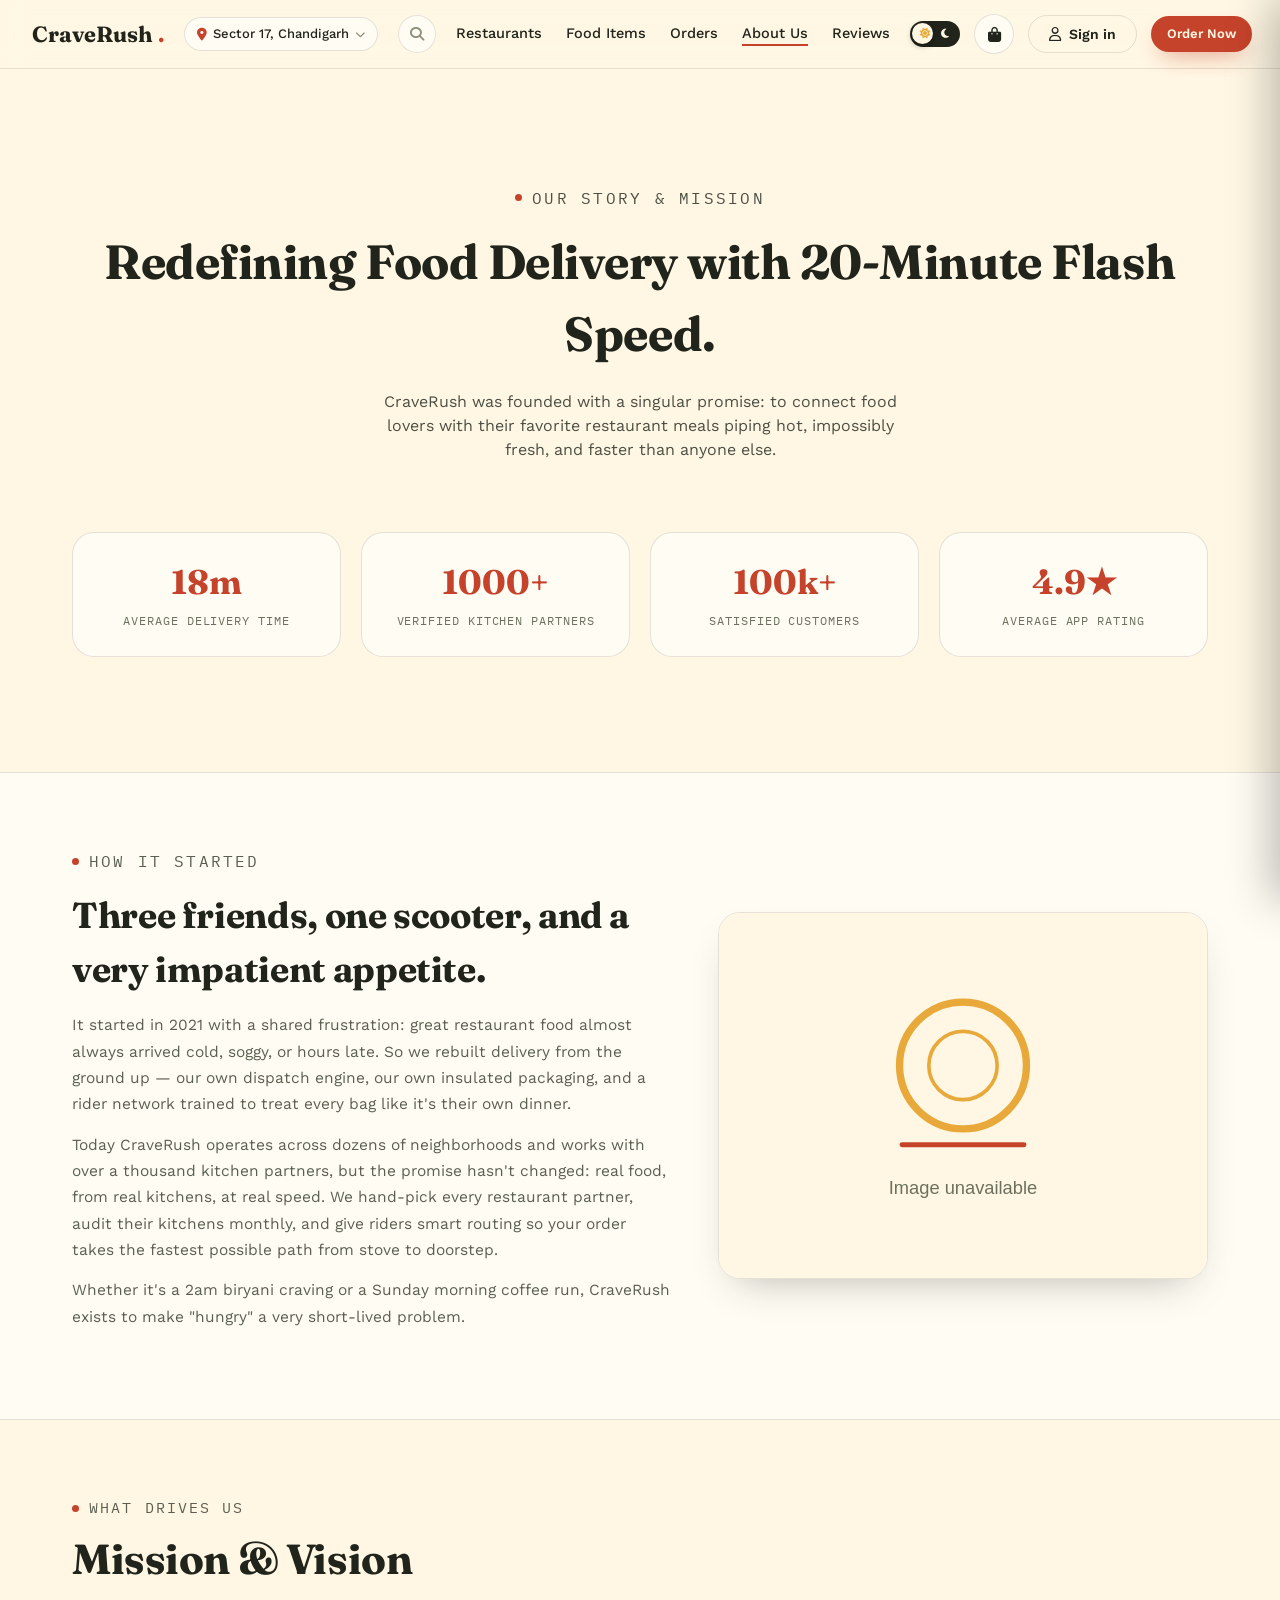
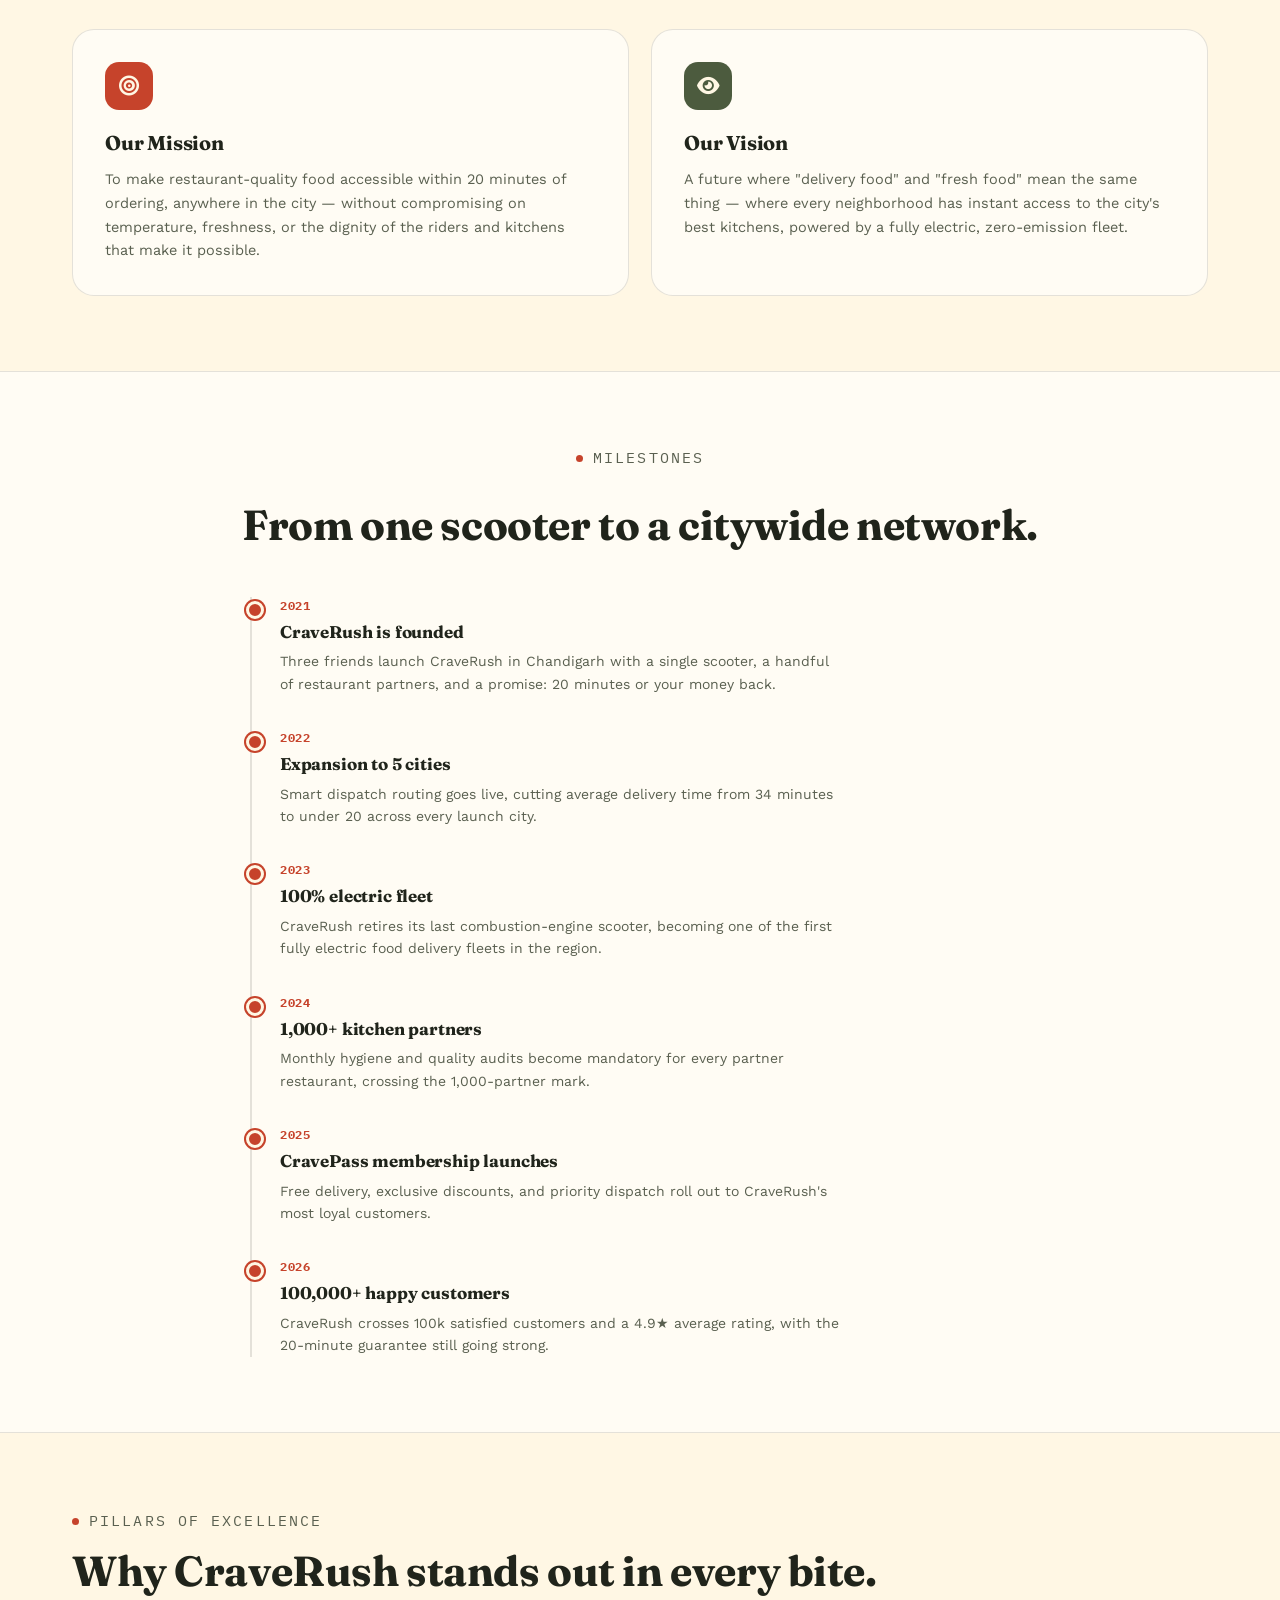
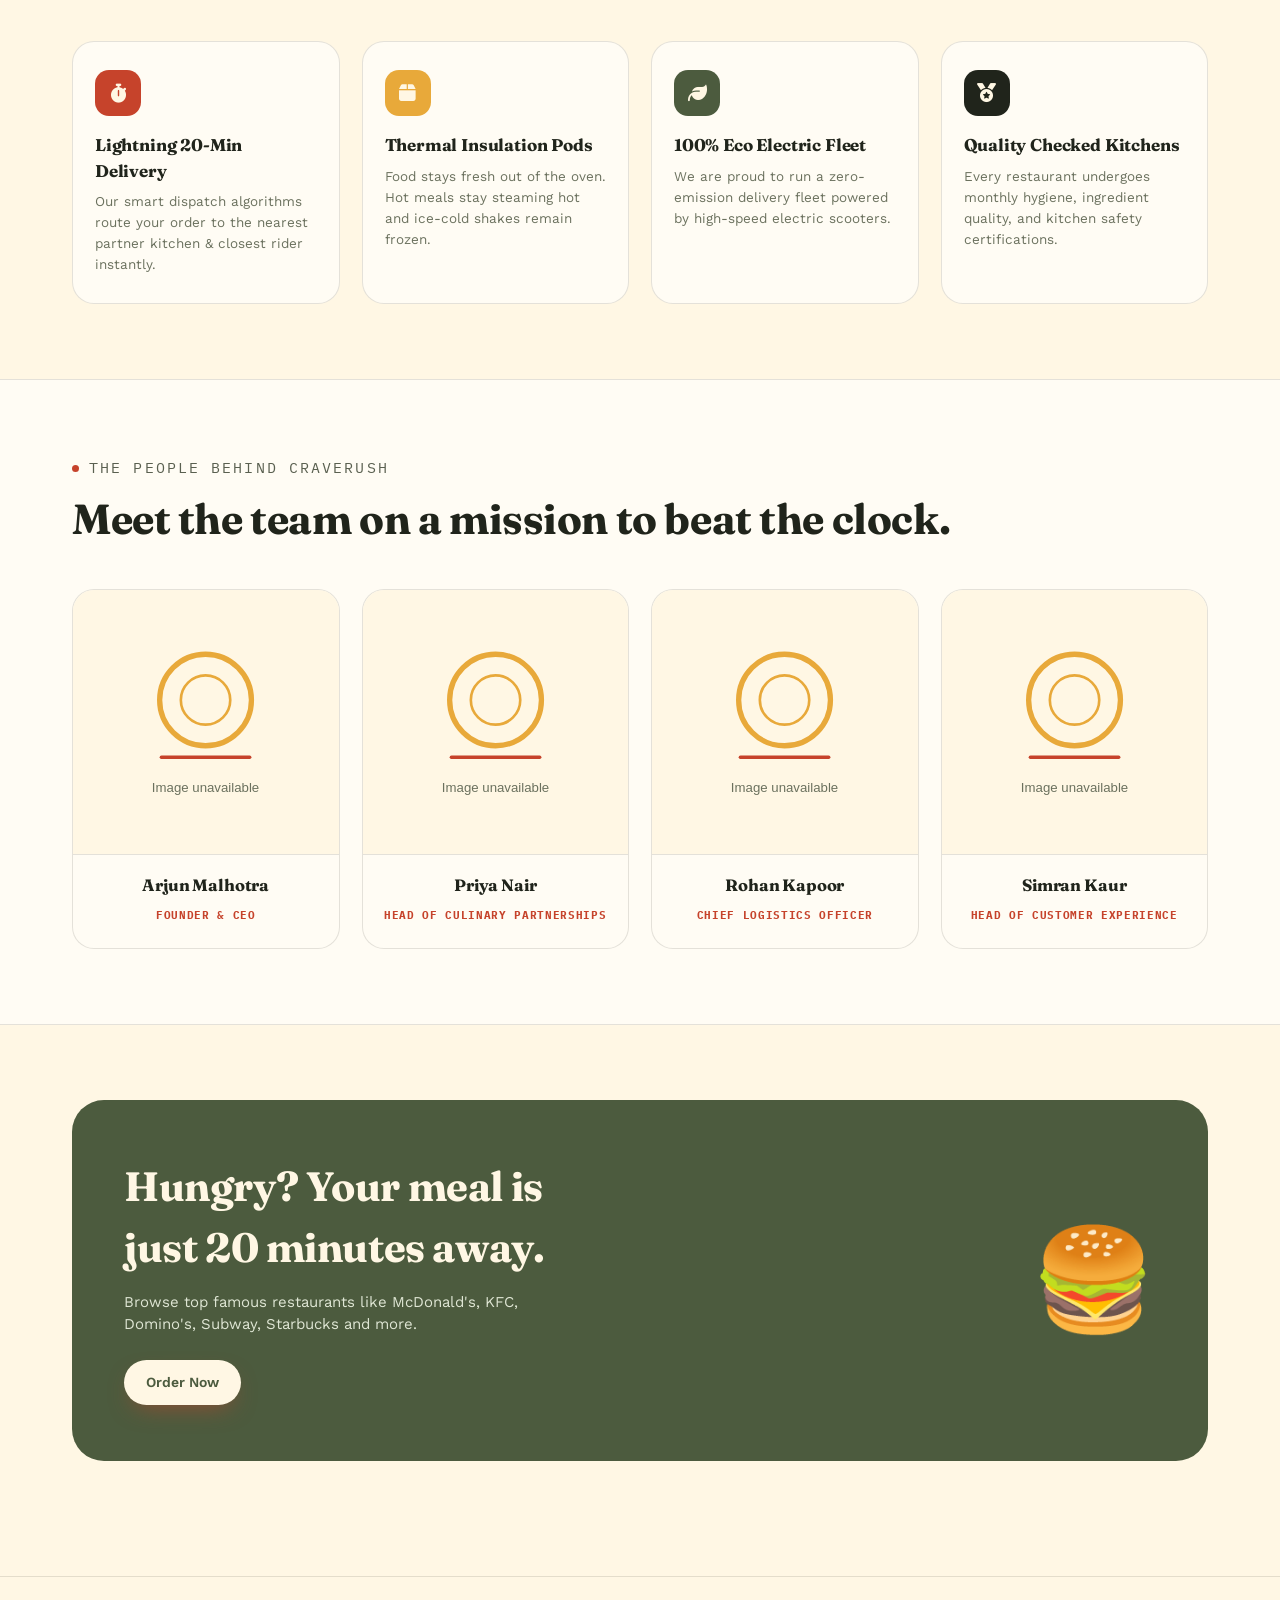
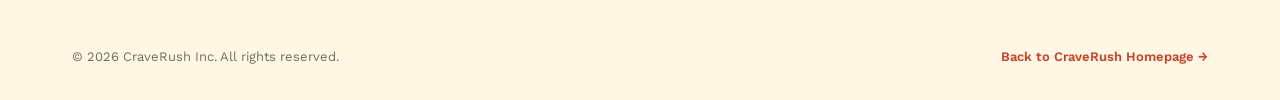
==== commit b0fd4002: "Add files via upload" ====
--- a/about.html
+++ b/about.html
@@ -18,116 +18,53 @@
   <header>
     <input type="checkbox" id="menu-toggle" style="display:none;">
     <nav>
-      <!-- Logo -->
       <a href="index.html" class="logo">CraveRush<span class="dot">.</span></a>
-      
-      <!-- Location Picker (Desktop Only) -->
-      <div class="location-picker desktop-only" onclick="openModal('location-modal')">
+
+      <div class="location-picker" onclick="openModal('location-modal')">
         <i class="fa-solid fa-location-dot"></i>
-        <span class="current-location-text">Sector 17, Chandigarh</span>
+        <span id="current-location-text">Sector 17, Chandigarh</span>
         <i class="fa-solid fa-chevron-down" style="font-size:10px; color:var(--muted-4);"></i>
       </div>
 
-      <!-- Backdrop for Mobile Drawer -->
-      <label for="menu-toggle" class="mobile-drawer-backdrop" aria-hidden="true"></label>
-
-      <!-- Navigation links & Mobile Drawer -->
-      <div class="nav-links" id="mobile-menu">
-        <!-- Mobile drawer title and close button -->
-        <div class="drawer-header mobile-only">
-          <span class="drawer-title">Navigation</span>
-          <label for="menu-toggle" class="drawer-close" aria-label="Close navigation menu">
-            <i class="fa-solid fa-xmark"></i>
-          </label>
-        </div>
-
-        <!-- Mobile-only Location picker inside drawer -->
-        <div class="mobile-location-row mobile-only" onclick="openModal('location-modal')">
-          <span class="section-label">Delivery Location</span>
-          <div class="location-picker-mobile">
-            <i class="fa-solid fa-location-dot"></i>
-            <span class="current-location-text">Sector 17, Chandigarh</span>
-            <i class="fa-solid fa-chevron-down" style="font-size:10px; color:var(--muted-4);"></i>
-          </div>
-        </div>
-
-        <!-- Links List -->
-        <span class="section-label mobile-only">Menu</span>
-        <ul class="nav-links-list">
-          <li><a href="index.html"><i class="fa-solid fa-house mobile-only"></i> Home</a></li>
-          <li><a href="index.html#restaurants"><i class="fa-solid fa-store mobile-only"></i> Restaurants</a></li>
-          <li><a href="index.html#menu"><i class="fa-solid fa-utensils"></i> Menu</a></li>
-          <li><a href="about.html" class="active"><i class="fa-solid fa-circle-info"></i> About Us</a></li>
-          <li><a href="index.html#reviews"><i class="fa-solid fa-star"></i> Reviews</a></li>
-        </ul>
-
-        <!-- Mobile-only preferences toggles -->
-        <div class="mobile-preferences mobile-only">
-          <span class="section-label">Preferences</span>
-          
-          <!-- Veg Switch -->
-          <div class="pref-row">
-            <span>Veg Only</span>
-            <div class="veg-switch" title="Show veg only">
-              <input type="checkbox" id="veg-only-toggle-mobile" class="veg-switch-input" onchange="toggleVegOnly(this.checked)">
-              <label for="veg-only-toggle-mobile" class="veg-switch-track" aria-label="Toggle veg only">
-                <span class="veg-switch-icon veg-switch-icon-all">🍽️</span>
-                <span class="veg-switch-icon veg-switch-icon-veg">🟢</span>
-                <span class="veg-switch-knob"></span>
-              </label>
-            </div>
-          </div>
-
-          <!-- Theme Toggle -->
-          <div class="pref-row">
-            <span>Dark Mode</span>
-            <div class="theme-toggle-wrap">
-              <input type="checkbox" id="theme-toggle-mobile" class="theme-toggle-input">
-              <label for="theme-toggle-mobile" class="theme-toggle" aria-label="Toggle dark mode">
-                <i class="fa-solid fa-sun theme-icon theme-icon-sun"></i>
-                <i class="fa-solid fa-moon theme-icon theme-icon-moon"></i>
-                <span class="theme-toggle-knob"></span>
-              </label>
-            </div>
-          </div>
-        </div>
-
-        <!-- Mobile Profile Section -->
-        <div class="mobile-profile-section mobile-only" id="mobile-profile-container">
+      <div class="nav-search" id="nav-search">
+        <button type="button" class="nav-search-toggle" id="nav-search-toggle" aria-label="Search">
+          <i class="fa-solid fa-magnifying-glass"></i>
+        </button>
+        <div class="nav-search-panel" id="nav-search-panel">
+          <i class="fa-solid fa-magnifying-glass"></i>
+          <input type="text" id="global-search" placeholder="Search burgers, fries, drinks, desserts..." autocomplete="off">
+          <div id="search-results-dropdown" class="search-results-dropdown"></div>
+        </div>
+      </div>
+
+      <ul class="nav-links">
+        <li><a href="restaurants.html">Restaurants</a></li>
+        <li><a href="menu.html">Food Items</a></li>
+        <li><a href="orders.html">Orders</a></li>
+        <li><a href="about.html" class="active">About Us</a></li>
+        <li><a href="reviews.html">Reviews</a></li>
+      </ul>
+
+      <div class="nav-cta">
+        <input type="checkbox" id="theme-toggle" class="theme-toggle-input">
+        <label for="theme-toggle" class="theme-toggle" aria-label="Toggle dark mode">
+          <i class="fa-solid fa-sun theme-icon theme-icon-sun"></i>
+          <i class="fa-solid fa-moon theme-icon theme-icon-moon"></i>
+          <span class="theme-toggle-knob"></span>
+        </label>
+
+        <button id="open-cart-btn" class="cart-btn" aria-label="Cart">
+          <i class="fa-solid fa-bag-shopping"></i>
+          <span id="cart-badge" class="cart-badge">0</span>
+        </button>
+
+        <div id="user-profile-container">
           <!-- Populated by JS -->
         </div>
-      </div>
-
-      <!-- Nav CTA & Burger -->
-      <div class="nav-cta">
-        <!-- Desktop CTA elements -->
-        <div class="desktop-cta-items desktop-only">
-          <input type="checkbox" id="theme-toggle" class="theme-toggle-input">
-          <label for="theme-toggle" class="theme-toggle" aria-label="Toggle dark mode">
-            <i class="fa-solid fa-sun theme-icon theme-icon-sun"></i>
-            <i class="fa-solid fa-moon theme-icon theme-icon-moon"></i>
-            <span class="theme-toggle-knob"></span>
-          </label>
-
-          <!-- Veg-Only Preference Switch -->
-          <div class="veg-switch" title="Show veg only">
-            <input type="checkbox" id="veg-only-toggle" class="veg-switch-input" onchange="toggleVegOnly(this.checked)">
-            <label for="veg-only-toggle" class="veg-switch-track" aria-label="Toggle veg only">
-              <span class="veg-switch-icon veg-switch-icon-all">🍽️</span>
-              <span class="veg-switch-icon veg-switch-icon-veg">🟢</span>
-              <span class="veg-switch-knob"></span>
-            </label>
-          </div>
-
-          <div id="user-profile-container">
-            <!-- Populated by JS -->
-          </div>
-
-          <a href="index.html#menu" class="btn btn-solid btn-sm">Order Food Now</a>
-        </div>
-
-        <!-- Hamburger Toggle -->
-        <label for="menu-toggle" class="burger" aria-label="Open navigation menu" aria-expanded="false" aria-controls="mobile-menu">
+
+        <a href="menu.html" class="btn btn-solid btn-sm">Order Now</a>
+
+        <label for="menu-toggle" class="burger" aria-label="Open navigation menu">
           <i class="fa-solid fa-bars"></i>
         </label>
       </div>
@@ -143,12 +80,7 @@
         <p>CraveRush was founded with a singular promise: to connect food lovers with their favorite restaurant meals piping hot, impossibly fresh, and faster than anyone else.</p>
       </div>
 
-      <div class="about-hero" style="padding-top:0; max-width:760px;">
-        <p style="margin-bottom:16px;">It started in 2021 with three friends, one scooter, and a shared frustration: great restaurant food almost always arrived cold, soggy, or hours late. So we rebuilt delivery from the ground up — our own dispatch engine, our own insulated packaging, and a rider network trained to treat every bag like it's their own dinner. Today CraveRush operates in dozens of neighborhoods, but the promise hasn't changed: real food, from real kitchens, at real speed.</p>
-        <p>We're not just a delivery app. We hand-pick every restaurant partner, audit their kitchens monthly, and give riders smart routing so your order takes the fastest possible path from stove to doorstep. Whether it's a 2am biryani craving or a Sunday morning coffee run, CraveRush exists to make "hungry" a very short-lived problem.</p>
-      </div>
-
-      <div class="stats-grid" style="margin-top:50px;">
+      <div class="stats-grid" style="margin-top:40px;">
         <div class="stat-card">
           <strong>18m</strong>
           <span>Average Delivery Time</span>
@@ -169,8 +101,92 @@
     </div>
   </section>
 
+  <!-- OUR STORY (SPLIT LAYOUT) -->
+  <section class="section" style="background:var(--card); border-top:1px solid var(--line); border-bottom:1px solid var(--line);">
+    <div class="wrap">
+      <div class="story-split">
+        <div>
+          <p class="eyebrow">How It Started</p>
+          <h2>Three friends, one scooter, and a very impatient appetite.</h2>
+          <p>It started in 2021 with a shared frustration: great restaurant food almost always arrived cold, soggy, or hours late. So we rebuilt delivery from the ground up — our own dispatch engine, our own insulated packaging, and a rider network trained to treat every bag like it's their own dinner.</p>
+          <p>Today CraveRush operates across dozens of neighborhoods and works with over a thousand kitchen partners, but the promise hasn't changed: real food, from real kitchens, at real speed. We hand-pick every restaurant partner, audit their kitchens monthly, and give riders smart routing so your order takes the fastest possible path from stove to doorstep.</p>
+          <p>Whether it's a 2am biryani craving or a Sunday morning coffee run, CraveRush exists to make "hungry" a very short-lived problem.</p>
+        </div>
+        <img class="story-photo" src="https://images.unsplash.com/photo-1526367790999-0150786686a2?w=900&q=80" alt="Chef plating food in a partner kitchen" onerror="this.onerror=null;this.src='data:image/svg+xml,%3Csvg%20xmlns%3D%27http%3A//www.w3.org/2000/svg%27%20viewBox%3D%270%200%20400%20300%27%3E%3Crect%20width%3D%27400%27%20height%3D%27300%27%20fill%3D%27%23FFF7E4%27/%3E%3Ccircle%20cx%3D%27200%27%20cy%3D%27125%27%20r%3D%2752%27%20fill%3D%27none%27%20stroke%3D%27%23E8A93A%27%20stroke-width%3D%276%27/%3E%3Ccircle%20cx%3D%27200%27%20cy%3D%27125%27%20r%3D%2728%27%20fill%3D%27none%27%20stroke%3D%27%23E8A93A%27%20stroke-width%3D%273%27/%3E%3Cline%20x1%3D%27150%27%20y1%3D%27190%27%20x2%3D%27250%27%20y2%3D%27190%27%20stroke%3D%27%23C6432B%27%20stroke-width%3D%274%27%20stroke-linecap%3D%27round%27/%3E%3Ctext%20x%3D%27200%27%20y%3D%27230%27%20font-family%3D%27Arial%2C%20sans-serif%27%20font-size%3D%2715%27%20fill%3D%27%236b715e%27%20text-anchor%3D%27middle%27%3EImage%20unavailable%3C/text%3E%3C/svg%3E';">
+      </div>
+    </div>
+  </section>
+
+  <!-- MISSION & VISION -->
+  <section class="section">
+    <div class="wrap">
+      <div class="section-head">
+        <div>
+          <p class="eyebrow">What Drives Us</p>
+          <h2>Mission &amp; Vision</h2>
+        </div>
+      </div>
+
+      <div class="mv-grid">
+        <div class="mv-card">
+          <div class="mv-icon"><i class="fa-solid fa-bullseye"></i></div>
+          <h3>Our Mission</h3>
+          <p>To make restaurant-quality food accessible within 20 minutes of ordering, anywhere in the city — without compromising on temperature, freshness, or the dignity of the riders and kitchens that make it possible.</p>
+        </div>
+        <div class="mv-card">
+          <div class="mv-icon"><i class="fa-solid fa-eye"></i></div>
+          <h3>Our Vision</h3>
+          <p>A future where "delivery food" and "fresh food" mean the same thing — where every neighborhood has instant access to the city's best kitchens, powered by a fully electric, zero-emission fleet.</p>
+        </div>
+      </div>
+    </div>
+  </section>
+
+  <!-- MILESTONES / TIMELINE -->
+  <section class="section" style="background:var(--card); border-top:1px solid var(--line); border-bottom:1px solid var(--line);">
+    <div class="wrap">
+      <div class="section-head" style="justify-content:center; text-align:center; flex-direction:column; align-items:center;">
+        <p class="eyebrow">Milestones</p>
+        <h2>From one scooter to a citywide network.</h2>
+      </div>
+
+      <div class="milestones-timeline" style="margin-top:40px;">
+        <div class="milestone-item">
+          <span class="milestone-year">2021</span>
+          <h4>CraveRush is founded</h4>
+          <p>Three friends launch CraveRush in Chandigarh with a single scooter, a handful of restaurant partners, and a promise: 20 minutes or your money back.</p>
+        </div>
+        <div class="milestone-item">
+          <span class="milestone-year">2022</span>
+          <h4>Expansion to 5 cities</h4>
+          <p>Smart dispatch routing goes live, cutting average delivery time from 34 minutes to under 20 across every launch city.</p>
+        </div>
+        <div class="milestone-item">
+          <span class="milestone-year">2023</span>
+          <h4>100% electric fleet</h4>
+          <p>CraveRush retires its last combustion-engine scooter, becoming one of the first fully electric food delivery fleets in the region.</p>
+        </div>
+        <div class="milestone-item">
+          <span class="milestone-year">2024</span>
+          <h4>1,000+ kitchen partners</h4>
+          <p>Monthly hygiene and quality audits become mandatory for every partner restaurant, crossing the 1,000-partner mark.</p>
+        </div>
+        <div class="milestone-item">
+          <span class="milestone-year">2025</span>
+          <h4>CravePass membership launches</h4>
+          <p>Free delivery, exclusive discounts, and priority dispatch roll out to CraveRush's most loyal customers.</p>
+        </div>
+        <div class="milestone-item">
+          <span class="milestone-year">2026</span>
+          <h4>100,000+ happy customers</h4>
+          <p>CraveRush crosses 100k satisfied customers and a 4.9★ average rating, with the 20-minute guarantee still going strong.</p>
+        </div>
+      </div>
+    </div>
+  </section>
+
   <!-- VALUES SECTION -->
-  <section class="section" style="background:var(--card); border-top:1px solid var(--line); border-bottom:1px solid var(--line);">
+  <section class="section">
     <div class="wrap">
       <div class="section-head">
         <div>
@@ -204,8 +220,8 @@
     </div>
   </section>
 
-  <!-- TEAM SECTION -->
-  <section class="section">
+  <!-- TEAM SECTION (LAST CONTENT SECTION) -->
+  <section class="section" style="background:var(--card); border-top:1px solid var(--line); border-bottom:1px solid var(--line);">
     <div class="wrap">
       <div class="section-head">
         <div>
@@ -216,28 +232,28 @@
 
       <div class="team-grid">
         <div class="team-card">
-          <img class="team-photo" src="https://randomuser.me/api/portraits/men/32.jpg" alt="Arjun Malhotra">
+          <img class="team-photo" src="https://randomuser.me/api/portraits/men/32.jpg" alt="Arjun Malhotra" onerror="this.onerror=null;this.src='data:image/svg+xml,%3Csvg%20xmlns%3D%27http%3A//www.w3.org/2000/svg%27%20viewBox%3D%270%200%20400%20300%27%3E%3Crect%20width%3D%27400%27%20height%3D%27300%27%20fill%3D%27%23FFF7E4%27/%3E%3Ccircle%20cx%3D%27200%27%20cy%3D%27125%27%20r%3D%2752%27%20fill%3D%27none%27%20stroke%3D%27%23E8A93A%27%20stroke-width%3D%276%27/%3E%3Ccircle%20cx%3D%27200%27%20cy%3D%27125%27%20r%3D%2728%27%20fill%3D%27none%27%20stroke%3D%27%23E8A93A%27%20stroke-width%3D%273%27/%3E%3Cline%20x1%3D%27150%27%20y1%3D%27190%27%20x2%3D%27250%27%20y2%3D%27190%27%20stroke%3D%27%23C6432B%27%20stroke-width%3D%274%27%20stroke-linecap%3D%27round%27/%3E%3Ctext%20x%3D%27200%27%20y%3D%27230%27%20font-family%3D%27Arial%2C%20sans-serif%27%20font-size%3D%2715%27%20fill%3D%27%236b715e%27%20text-anchor%3D%27middle%27%3EImage%20unavailable%3C/text%3E%3C/svg%3E';">
           <div class="team-card-body">
             <h3>Arjun Malhotra</h3>
             <span class="team-role">Founder &amp; CEO</span>
           </div>
         </div>
         <div class="team-card">
-          <img class="team-photo" src="https://randomuser.me/api/portraits/women/44.jpg" alt="Priya Nair">
+          <img class="team-photo" src="https://randomuser.me/api/portraits/women/44.jpg" alt="Priya Nair" onerror="this.onerror=null;this.src='data:image/svg+xml,%3Csvg%20xmlns%3D%27http%3A//www.w3.org/2000/svg%27%20viewBox%3D%270%200%20400%20300%27%3E%3Crect%20width%3D%27400%27%20height%3D%27300%27%20fill%3D%27%23FFF7E4%27/%3E%3Ccircle%20cx%3D%27200%27%20cy%3D%27125%27%20r%3D%2752%27%20fill%3D%27none%27%20stroke%3D%27%23E8A93A%27%20stroke-width%3D%276%27/%3E%3Ccircle%20cx%3D%27200%27%20cy%3D%27125%27%20r%3D%2728%27%20fill%3D%27none%27%20stroke%3D%27%23E8A93A%27%20stroke-width%3D%273%27/%3E%3Cline%20x1%3D%27150%27%20y1%3D%27190%27%20x2%3D%27250%27%20y2%3D%27190%27%20stroke%3D%27%23C6432B%27%20stroke-width%3D%274%27%20stroke-linecap%3D%27round%27/%3E%3Ctext%20x%3D%27200%27%20y%3D%27230%27%20font-family%3D%27Arial%2C%20sans-serif%27%20font-size%3D%2715%27%20fill%3D%27%236b715e%27%20text-anchor%3D%27middle%27%3EImage%20unavailable%3C/text%3E%3C/svg%3E';">
           <div class="team-card-body">
             <h3>Priya Nair</h3>
             <span class="team-role">Head of Culinary Partnerships</span>
           </div>
         </div>
         <div class="team-card">
-          <img class="team-photo" src="https://randomuser.me/api/portraits/men/67.jpg" alt="Rohan Kapoor">
+          <img class="team-photo" src="https://randomuser.me/api/portraits/men/67.jpg" alt="Rohan Kapoor" onerror="this.onerror=null;this.src='data:image/svg+xml,%3Csvg%20xmlns%3D%27http%3A//www.w3.org/2000/svg%27%20viewBox%3D%270%200%20400%20300%27%3E%3Crect%20width%3D%27400%27%20height%3D%27300%27%20fill%3D%27%23FFF7E4%27/%3E%3Ccircle%20cx%3D%27200%27%20cy%3D%27125%27%20r%3D%2752%27%20fill%3D%27none%27%20stroke%3D%27%23E8A93A%27%20stroke-width%3D%276%27/%3E%3Ccircle%20cx%3D%27200%27%20cy%3D%27125%27%20r%3D%2728%27%20fill%3D%27none%27%20stroke%3D%27%23E8A93A%27%20stroke-width%3D%273%27/%3E%3Cline%20x1%3D%27150%27%20y1%3D%27190%27%20x2%3D%27250%27%20y2%3D%27190%27%20stroke%3D%27%23C6432B%27%20stroke-width%3D%274%27%20stroke-linecap%3D%27round%27/%3E%3Ctext%20x%3D%27200%27%20y%3D%27230%27%20font-family%3D%27Arial%2C%20sans-serif%27%20font-size%3D%2715%27%20fill%3D%27%236b715e%27%20text-anchor%3D%27middle%27%3EImage%20unavailable%3C/text%3E%3C/svg%3E';">
           <div class="team-card-body">
             <h3>Rohan Kapoor</h3>
             <span class="team-role">Chief Logistics Officer</span>
           </div>
         </div>
         <div class="team-card">
-          <img class="team-photo" src="https://randomuser.me/api/portraits/women/68.jpg" alt="Simran Kaur">
+          <img class="team-photo" src="https://randomuser.me/api/portraits/women/68.jpg" alt="Simran Kaur" onerror="this.onerror=null;this.src='data:image/svg+xml,%3Csvg%20xmlns%3D%27http%3A//www.w3.org/2000/svg%27%20viewBox%3D%270%200%20400%20300%27%3E%3Crect%20width%3D%27400%27%20height%3D%27300%27%20fill%3D%27%23FFF7E4%27/%3E%3Ccircle%20cx%3D%27200%27%20cy%3D%27125%27%20r%3D%2752%27%20fill%3D%27none%27%20stroke%3D%27%23E8A93A%27%20stroke-width%3D%276%27/%3E%3Ccircle%20cx%3D%27200%27%20cy%3D%27125%27%20r%3D%2728%27%20fill%3D%27none%27%20stroke%3D%27%23E8A93A%27%20stroke-width%3D%273%27/%3E%3Cline%20x1%3D%27150%27%20y1%3D%27190%27%20x2%3D%27250%27%20y2%3D%27190%27%20stroke%3D%27%23C6432B%27%20stroke-width%3D%274%27%20stroke-linecap%3D%27round%27/%3E%3Ctext%20x%3D%27200%27%20y%3D%27230%27%20font-family%3D%27Arial%2C%20sans-serif%27%20font-size%3D%2715%27%20fill%3D%27%236b715e%27%20text-anchor%3D%27middle%27%3EImage%20unavailable%3C/text%3E%3C/svg%3E';">
           <div class="team-card-body">
             <h3>Simran Kaur</h3>
             <span class="team-role">Head of Customer Experience</span>
@@ -255,7 +271,7 @@
           <h2>Hungry? Your meal is just 20 minutes away.</h2>
           <p>Browse top famous restaurants like McDonald's, KFC, Domino's, Subway, Starbucks and more.</p>
           <div class="app-buttons">
-            <a href="index.html#menu" class="btn btn-solid" style="background:var(--paper); color:var(--leaf); border:none;">Order Now</a>
+            <a href="menu.html" class="btn btn-solid" style="background:var(--paper); color:var(--leaf); border:none;">Order Now</a>
           </div>
         </div>
         <div style="font-size:100px; line-height:1;">🍔</div>
@@ -272,6 +288,135 @@
       </div>
     </div>
   </footer>
+
+  <!-- CART DRAWER (SLIDE-OVER PANEL) -->
+  <div id="cart-drawer-overlay" class="cart-drawer-overlay"></div>
+  <aside id="cart-drawer" class="cart-drawer">
+    <div class="cart-header">
+      <h3>Your Food Bag</h3>
+      <button id="close-cart-btn" class="close-btn" aria-label="Close cart"><i class="fa-solid fa-xmark"></i></button>
+    </div>
+
+    <div class="cart-body">
+      <div id="cart-empty-state" class="cart-empty-state">
+        <i class="fa-solid fa-bag-shopping"></i>
+        <h4>Your bag is empty</h4>
+        <p style="font-size:13.5px; margin-top:6px;">Add delicious dishes from the menu to satisfy your cravings.</p>
+      </div>
+
+      <div id="cart-items-container">
+        <!-- Rendered dynamically by JS -->
+      </div>
+
+      <div class="coupon-box">
+        <input type="text" id="coupon-code" placeholder="ENTER COUPON (CRAVE50)">
+        <button class="coupon-btn" onclick="applyCoupon()">APPLY</button>
+      </div>
+    </div>
+
+    <div class="cart-footer">
+      <div class="bill-row">
+        <span>Item Subtotal</span>
+        <span id="cart-subtotal">₹0</span>
+      </div>
+      <div class="bill-row discount" id="cart-discount-row" style="display:none;">
+        <span>Promo Discount</span>
+        <span id="cart-discount">-₹0</span>
+      </div>
+      <div class="bill-row">
+        <span>Delivery Fee (20-Min Express)</span>
+        <span>FREE</span>
+      </div>
+      <div class="bill-row">
+        <span>Taxes &amp; Govt Charges (5%)</span>
+        <span>Included</span>
+      </div>
+      <div class="bill-row total">
+        <span>To Pay</span>
+        <span id="cart-total">₹0</span>
+      </div>
+
+      <button class="checkout-btn" onclick="proceedToCheckout()">
+        <span>Proceed to Checkout</span>
+        <i class="fa-solid fa-arrow-right"></i>
+      </button>
+    </div>
+  </aside>
+
+  <!-- AUTH MODAL -->
+  <div id="auth-modal" class="modal-overlay">
+    <div class="modal-content">
+      <div class="modal-header">
+        <h3>Welcome to CraveRush</h3>
+        <button class="close-btn" onclick="closeModal('auth-modal')"><i class="fa-solid fa-xmark"></i></button>
+      </div>
+      <div class="modal-body">
+        <!-- Shown when a user is already signed in -->
+        <div id="account-view" class="account-view" style="display:none;">
+          <div class="account-view-header">
+            <div class="account-avatar-lg" id="account-avatar-lg">U</div>
+            <div>
+              <h4 id="account-name">Account</h4>
+              <p class="account-email" id="account-email">—</p>
+            </div>
+          </div>
+
+          <div class="account-tabs">
+            <div class="account-tab active" data-tab="profile" onclick="switchAccountTab('profile')"><i class="fa-regular fa-id-card"></i> Profile</div>
+            <div class="account-tab" data-tab="addresses" onclick="switchAccountTab('addresses')"><i class="fa-solid fa-location-dot"></i> Addresses</div>
+            <div class="account-tab" data-tab="wallet" onclick="switchAccountTab('wallet')"><i class="fa-solid fa-wallet"></i> Wallet</div>
+          </div>
+
+          <div id="account-tab-profile" class="account-tab-panel"></div>
+          <div id="account-tab-addresses" class="account-tab-panel" style="display:none;"></div>
+          <div id="account-tab-wallet" class="account-tab-panel" style="display:none;"></div>
+
+          <button type="button" class="logout-btn" onclick="logoutUser()">
+            <i class="fa-solid fa-right-from-bracket"></i> Log Out
+          </button>
+        </div>
+
+        <div id="auth-forms-wrap">
+          <div class="auth-tabs">
+            <div class="auth-tab active" onclick="switchAuthTab('signin')">Sign In</div>
+            <div class="auth-tab" onclick="switchAuthTab('signup')">Sign Up</div>
+          </div>
+
+          <form id="signin-form" onsubmit="handleSignIn(event)">
+            <div class="form-group">
+              <label>Email Address or Mobile Number</label>
+              <input type="text" id="signin-email" class="form-control" placeholder="name@domain.com or +91..." required>
+            </div>
+            <div class="form-group">
+              <label>Password</label>
+              <input type="password" class="form-control" placeholder="••••••••" required>
+            </div>
+            <button type="submit" class="btn btn-solid" style="width:100%; margin-top:10px;">Sign In &amp; Order</button>
+          </form>
+
+          <form id="signup-form" onsubmit="handleSignUp(event)" style="display:none;">
+            <div class="form-group">
+              <label>Full Name</label>
+              <input type="text" id="signup-name" class="form-control" placeholder="e.g. Michelle Sharma" required>
+            </div>
+            <div class="form-group">
+              <label>Email Address</label>
+              <input type="email" id="signup-email" class="form-control" placeholder="name@domain.com" required>
+            </div>
+            <div class="form-group">
+              <label>Mobile Number</label>
+              <input type="tel" id="signup-phone" class="form-control" placeholder="+91 98765 43210" required>
+            </div>
+            <div class="form-group">
+              <label>Password</label>
+              <input type="password" class="form-control" placeholder="Create strong password" required>
+            </div>
+            <button type="submit" class="btn btn-solid" style="width:100%; margin-top:10px;">Create Account</button>
+          </form>
+        </div>
+      </div>
+    </div>
+  </div>
 
   <!-- LOCATION SELECTOR MODAL -->
   <div id="location-modal" class="modal-overlay">
@@ -299,106 +444,17 @@
     </div>
   </div>
 
-  <!-- AUTHENTICATION MODAL -->
-  <div id="auth-modal" class="modal-overlay">
-    <div class="modal-content" style="max-width:440px;">
-      <div class="modal-body">
-        
-        <!-- Account panel (displayed when user is logged in) -->
-        <div id="account-view" class="account-view" style="display:none;">
-          <div class="modal-header" style="border:none; padding:10px 0;">
-            <h3>My Account</h3>
-            <button class="close-btn" onclick="closeModal('auth-modal')"><i class="fa-solid fa-xmark"></i></button>
-          </div>
-          <div class="account-avatar-lg" id="account-avatar-lg">U</div>
-          <h4 id="account-name">User Name</h4>
-          <p class="account-email" id="account-email">user@domain.com</p>
-          <div class="account-info-row">
-            <span>Name</span>
-            <span id="account-info-name">—</span>
-          </div>
-          <div class="account-info-row">
-            <span>Email</span>
-            <span id="account-info-email">—</span>
-          </div>
-          <button class="logout-btn" onclick="logoutUser()"><i class="fa-solid fa-arrow-right-from-bracket"></i> Sign Out</button>
-        </div>
-
-        <!-- Auth Forms panel (displayed when user is signed out) -->
-        <div id="auth-forms-wrap">
-          <div class="modal-header" style="border:none; padding:10px 0;">
-            <h3>CraveRush Account</h3>
-            <button class="close-btn" onclick="closeModal('auth-modal')"><i class="fa-solid fa-xmark"></i></button>
-          </div>
-          <div class="auth-tabs" style="display:flex; border-bottom:2px solid var(--line); margin-bottom:20px;">
-            <button class="auth-tab active" onclick="switchAuthTab('signin')" style="flex:1; padding:12px; font-weight:700; background:transparent;">Sign In</button>
-            <button class="auth-tab" onclick="switchAuthTab('signup')" style="flex:1; padding:12px; font-weight:700; background:transparent;">Sign Up</button>
-          </div>
-
-          <form id="signin-form" onsubmit="handleSignIn(event)">
-            <div class="form-group">
-              <label>Email Address or Mobile Number</label>
-              <input type="text" id="signin-email" class="form-control" placeholder="name@domain.com or +91..." required>
-            </div>
-            <div class="form-group">
-              <label>Password</label>
-              <input type="password" class="form-control" placeholder="••••••••" required>
-            </div>
-            <button type="submit" class="btn btn-solid" style="width:100%; margin-top:10px;">Sign In &amp; Order</button>
-          </form>
-
-          <form id="signup-form" onsubmit="handleSignUp(event)" style="display:none;">
-            <div class="form-group">
-              <label>Full Name</label>
-              <input type="text" id="signup-name" class="form-control" placeholder="e.g. Michelle Sharma" required>
-            </div>
-            <div class="form-group">
-              <label>Email Address</label>
-              <input type="email" id="signup-email" class="form-control" placeholder="name@domain.com" required>
-            </div>
-            <div class="form-group">
-              <label>Mobile Number</label>
-              <input type="tel" class="form-control" placeholder="+91 98765 43210" required>
-            </div>
-            <div class="form-group">
-              <label>Password</label>
-              <input type="password" class="form-control" placeholder="Create strong password" required>
-            </div>
-            <button type="submit" class="btn btn-solid" style="width:100%; margin-top:10px;">Create Account</button>
-          </form>
-        </div>
-      </div>
+  <!-- LIVE ORDER TRACKING MODAL -->
+  <div id="tracking-modal" class="modal-overlay">
+    <div class="modal-content" id="tracking-modal-content">
+      <!-- Rendered dynamically by JS -->
     </div>
   </div>
 
-  <!-- CART DRAWER (SLIDE-OVER) -->
-  <div id="cart-drawer-overlay" class="cart-drawer-overlay"></div>
-  <div id="cart-drawer" class="cart-drawer">
-    <div class="cart-header">
-      <h3>My Food Bag</h3>
-      <button id="close-cart-btn" class="close-btn" aria-label="Close cart drawer"><i class="fa-solid fa-xmark"></i></button>
-    </div>
-    <div class="cart-body">
-      <!-- Empty state -->
-      <div id="cart-empty-state" class="cart-empty-state">
-        <i class="fa-solid fa-basket-shopping"></i>
-        <p>Your food bag is currently empty.</p>
-        <a href="index.html#menu" onclick="toggleCartDrawer(false)" class="btn btn-solid btn-sm" style="margin-top:15px; display:inline-flex;">Browse Restaurants</a>
-      </div>
-      <!-- Items list -->
-      <div id="cart-items-container" style="display:flex; flex-direction:column;"></div>
-    </div>
-    <div class="cart-footer" style="padding:22px 26px; border-top:1px solid var(--line); background:var(--card);">
-      <div class="coupon-box">
-        <input type="text" id="coupon-code" placeholder="Enter coupon code...">
-        <button class="coupon-btn" onclick="applyCoupon()">Apply</button>
-      </div>
-      <div class="bill-details" style="display:flex; flex-direction:column; gap:10px; margin-bottom:20px; font-size:14px;">
-        <div style="display:flex; justify-content:space-between;"><span>Subtotal</span><strong id="cart-subtotal">₹0</strong></div>
-        <div style="display:flex; justify-content:space-between; color:var(--chili); display:none;" id="cart-discount-row"><span>Discount Applied</span><strong id="cart-discount">-₹0</strong></div>
-        <div style="display:flex; justify-content:space-between; font-size:16px; font-weight:700; border-top:1.5px solid var(--line); padding-top:10px;"><span>Grand Total</span><strong id="cart-total">₹0</strong></div>
-      </div>
-      <button class="btn btn-solid" style="width:100%; padding:14px 0; font-size:15px; font-weight:700;" onclick="proceedToCheckout()">Checkout Flow &rarr;</button>
+  <!-- RESTAURANT MENU MODAL -->
+  <div id="restaurant-menu-modal" class="modal-overlay">
+    <div class="modal-content" id="restaurant-menu-content" style="max-width:680px;">
+      <!-- Rendered dynamically by JS -->
     </div>
   </div>
 
--- a/style.css
+++ b/style.css
@@ -80,7 +80,6 @@
 
 img {
   max-width: 100%;
-  height: auto;
   display: block;
 }
 a {
@@ -101,7 +100,7 @@
 .wrap {
   max-width: 1200px;
   margin: 0 auto;
-  padding: 0 16px;
+  padding: 0 32px;
 }
 
 /* Typography & Utilities */
@@ -324,64 +323,94 @@
   backdrop-filter: blur(14px);
   border-bottom: 1px solid var(--line);
 }
-
 nav {
   display: flex;
-  flex-wrap: wrap;
-  align-items: center;
-  justify-content: space-between;
-  gap: 8px;
-  padding: 10px 12px;
+  align-items: center;
+  gap: 20px;
+  padding: 14px 32px;
   max-width: 1280px;
   margin: 0 auto;
 }
 .logo {
   font-family: var(--font-display);
   font-weight: 700;
-  font-size: 20px;
+  font-size: 22px;
   display: flex;
   align-items: center;
   gap: 6px;
   flex-shrink: 0;
-  order: 1;
 }
 .logo .dot { color: var(--chili); }
 
 .location-picker {
   display: flex;
   align-items: center;
-  gap: 4px;
-  padding: 6px 10px;
+  gap: 6px;
+  padding: 6px 12px;
   background: var(--card);
   border: 1px solid var(--line);
   border-radius: 100px;
-  font-size: 12px;
+  font-size: 13px;
   font-weight: 500;
   color: var(--ink);
   cursor: pointer;
   flex-shrink: 0;
-  order: 3;
-  max-width: 100%;
-  white-space: nowrap;
-  overflow: hidden;
-  text-overflow: ellipsis;
 }
 .location-picker i { color: var(--chili); }
 
+/* Search lives behind a dedicated toggle button rather than an inline bar,
+   so it can never be squeezed to nothing by the other nav items competing
+   for space (this happened on common laptop widths ~1024-1400px, where the
+   old flexible bar would shrink toward 0 and effectively disappear). */
 .nav-search {
-  flex: 1 1 100%;
-  order: 4;
-  display: flex;
-  align-items: center;
-  gap: 8px;
+  position: relative;
+  flex-shrink: 0;
+}
+.nav-search-toggle {
+  width: 38px;
+  height: 38px;
+  border-radius: 50%;
+  background: var(--card);
+  border: 1px solid var(--line);
+  display: flex;
+  align-items: center;
+  justify-content: center;
+  cursor: pointer;
+  color: var(--muted-4);
+  font-size: 14px;
+  padding: 0;
+  flex-shrink: 0;
+  transition: color .2s ease, border-color .2s ease;
+}
+.nav-search-toggle:hover, .nav-search-toggle.active { color: var(--chili); border-color: var(--chili); }
+
+.nav-search-panel {
+  position: absolute;
+  top: calc(100% + 12px);
+  left: 50%;
+  transform: translateX(-50%) translateY(-6px);
+  width: 340px;
+  max-width: min(90vw, 340px);
+  display: flex;
+  align-items: center;
+  gap: 10px;
   background: var(--card);
   border: 1px solid var(--line);
   border-radius: 100px;
-  padding: 8px 14px;
-  margin-top: 10px;
-}
-.nav-search i { color: var(--muted-4); font-size: 13px; }
-.nav-search input {
+  padding: 9px 16px;
+  box-shadow: var(--shadow-lg);
+  opacity: 0;
+  visibility: hidden;
+  transition: opacity .2s ease, transform .2s ease, visibility .2s ease;
+  z-index: 210;
+}
+.nav-search-panel.active {
+  opacity: 1;
+  visibility: visible;
+  transform: translateX(-50%) translateY(0);
+}
+.nav-search-panel > i { color: var(--muted-4); font-size: 13px; flex-shrink: 0; }
+.nav-search-panel input {
   border: none;
   background: transparent;
   outline: none;
@@ -390,253 +419,124 @@
   font-size: 13.5px;
   color: var(--ink);
 }
-.nav-search input::placeholder { color: var(--muted-5); }
-
-/* Mobile-only and Desktop-only helpers */
-.desktop-only {
-  display: none !important;
-}
-.mobile-only {
-  display: block;
-}
-
-/* Mobile Drawer (nav-links container) */
-.nav-links {
-  position: fixed;
-  top: 0;
+.nav-search-panel input::placeholder { color: var(--muted-5); }
+
+/* Search Suggestions Dropdown (nested inside the panel, so it opens directly
+   under the input instead of under the small toggle button). */
+.search-results-dropdown {
+  position: absolute;
+  top: calc(100% + 10px);
+  left: 0;
   right: 0;
-  bottom: 0;
-  width: 300px;
-  max-width: 85%;
+  min-width: 320px;
   background: var(--card);
-  z-index: 1001; /* Above overlay backdrop */
-  padding: 24px;
-  display: flex !important;
-  flex-direction: column;
-  gap: 20px;
-  box-shadow: -10px 0 40px rgba(0, 0, 0, 0.25);
-  transform: translateX(100%);
-  transition: transform 0.25s ease-out;
+  border: 1px solid var(--line);
+  border-radius: var(--radius-sm);
+  box-shadow: var(--shadow-lg);
+  padding: 8px;
+  max-height: 420px;
   overflow-y: auto;
-  border-bottom: none;
-}
-#menu-toggle:checked ~ nav .nav-links {
-  transform: translateX(0);
-}
-
-/* Backdrop for Mobile Drawer */
-.mobile-drawer-backdrop {
-  position: fixed;
-  inset: 0;
-  z-index: 1000;
-  background: var(--modal-overlay);
+  z-index: 200;
   opacity: 0;
   visibility: hidden;
-  transition: opacity 0.25s ease-out, visibility 0.25s ease-out;
-}
-#menu-toggle:checked ~ nav .mobile-drawer-backdrop {
+  transform: translateY(-6px);
+  transition: opacity .2s ease, transform .2s ease, visibility .2s ease;
+}
+.search-results-dropdown.active {
   opacity: 1;
   visibility: visible;
-}
-
-/* Close icon rotation in burger toggle */
-#menu-toggle:checked ~ nav .burger i {
-  transform: rotate(90deg);
-}
-#menu-toggle:checked ~ nav .burger i::before {
-  content: "\f00d"; /* FontAwesome Xmark */
-}
-.burger i {
-  transition: transform 0.2s ease, content 0.2s ease;
-}
-
-/* Drawer Header */
-.drawer-header {
-  display: flex !important;
-  align-items: center;
-  justify-content: space-between;
-  border-bottom: 1.5px solid var(--line);
-  padding-bottom: 14px;
-  margin-bottom: 5px;
-}
-.drawer-title {
-  font-family: var(--font-display);
-  font-size: 20px;
-  font-weight: 700;
-  color: var(--ink);
-}
-.drawer-close {
-  font-size: 22px;
-  color: var(--muted-3);
+  transform: translateY(0);
+}
+.search-group-label {
+  font-family: var(--font-mono);
+  font-size: 10.5px;
+  letter-spacing: .1em;
+  text-transform: uppercase;
+  color: var(--muted-4);
+  padding: 8px 10px 4px;
+}
+.search-result-row {
+  display: flex;
+  align-items: center;
+  gap: 12px;
+  padding: 8px 10px;
+  border-radius: var(--radius-sm);
   cursor: pointer;
-  width: 32px;
-  height: 32px;
-  display: flex;
-  align-items: center;
-  justify-content: center;
-  border-radius: 50%;
-  transition: background 0.2s;
-}
-.drawer-close:hover {
-  background: var(--line);
-  color: var(--ink);
-}
-
-/* Mobile Section Labels */
-.section-label {
-  font-family: var(--font-mono);
-  font-size: 11px;
-  text-transform: uppercase;
-  letter-spacing: .06em;
-  color: var(--muted-4);
+}
+.search-result-row:hover { background: var(--paper); }
+.search-result-row img {
+  width: 38px;
+  height: 38px;
+  border-radius: 10px;
+  object-fit: cover;
+  flex-shrink: 0;
+}
+.search-result-info { flex: 1; min-width: 0; }
+.search-result-info strong {
   display: block;
-  margin-bottom: 8px;
-  font-weight: 600;
-}
-
-/* Mobile Location Picker Row */
-.mobile-location-row {
-  cursor: pointer;
-  display: block !important;
-}
-.location-picker-mobile {
-  display: flex;
-  align-items: center;
-  gap: 8px;
-  padding: 12px 14px;
-  background: var(--paper);
-  border: 1.5px solid var(--line);
-  border-radius: var(--radius-sm);
   font-size: 13.5px;
   font-weight: 600;
   color: var(--ink);
-}
-.location-picker-mobile i {
-  color: var(--chili);
-}
-
-/* Mobile Nav Links list */
-.nav-links-list {
-  display: flex;
-  flex-direction: column;
-  gap: 12px;
-  padding: 0;
-  margin: 0;
-}
-.nav-links-list li {
-  width: 100%;
-}
-.nav-links-list a {
-  display: flex;
-  align-items: center;
-  gap: 12px;
-  padding: 12px 14px;
-  font-size: 15px;
-  font-weight: 600;
-  color: var(--ink);
-  border-radius: var(--radius-sm);
-  transition: background 0.2s, color 0.2s;
   white-space: nowrap;
-}
-.nav-links-list a i {
-  font-size: 16px;
-  color: var(--muted-3);
-  width: 20px;
-  text-align: center;
-}
-.nav-links-list a:hover, .nav-links-list a.active {
-  background: var(--chili);
-  color: #FFF7E4;
-}
-.nav-links-list a:hover i, .nav-links-list a.active i {
-  color: #FFF7E4;
-}
-
-/* Mobile Preferences section */
-.mobile-preferences {
-  display: flex !important;
-  flex-direction: column;
-  gap: 10px;
-}
-.pref-row {
-  display: flex !important;
-  align-items: center;
-  justify-content: space-between;
-  padding: 10px 14px;
-  background: var(--paper);
-  border: 1.5px solid var(--line);
-  border-radius: var(--radius-sm);
-  font-size: 14.5px;
-  font-weight: 600;
-}
-
-/* Mobile Profile Section */
-.mobile-profile-section {
-  border-top: 1.5px solid var(--line);
-  padding-top: 18px;
-  margin-top: auto;
-  display: block !important;
-}
-.mobile-profile-info {
-  display: flex;
-  align-items: center;
-  gap: 12px;
-  margin-bottom: 14px;
-}
-.mobile-profile-info .user-avatar {
-  width: 42px;
-  height: 42px;
-  font-size: 18px;
-  font-weight: 700;
-  border-radius: 50%;
-  display: flex;
-  align-items: center;
-  justify-content: center;
-  background: var(--chili);
-  color: #FFF7E4;
-}
-.mobile-profile-info div {
-  display: flex;
-  flex-direction: column;
-}
-.mobile-profile-info strong {
-  font-size: 15.5px;
-  color: var(--ink);
-  font-weight: 700;
-}
-.mobile-profile-email {
+  overflow: hidden;
+  text-overflow: ellipsis;
+}
+.search-result-info span {
+  display: block;
   font-size: 12px;
   color: var(--muted-3);
-  text-transform: none;
-}
-.mobile-profile-actions {
-  display: flex;
-  gap: 8px;
-}
-.mobile-profile-actions .btn {
-  flex: 1;
-  text-align: center;
-  justify-content: center;
-  padding: 10px 0;
+  white-space: nowrap;
+  overflow: hidden;
+  text-overflow: ellipsis;
+}
+.search-result-row > i { color: var(--muted-4); font-size: 11px; }
+.search-empty {
+  display: flex;
+  align-items: center;
+  gap: 10px;
+  padding: 16px 10px;
+  color: var(--muted-3);
   font-size: 13.5px;
-  font-weight: 600;
-}
-.logout-btn-text {
-  border: 1.5px solid var(--chili) !important;
-  color: var(--chili) !important;
-  background: transparent !important;
-}
-.logout-btn-text:hover {
-  background: var(--chili) !important;
-  color: #FFF7E4 !important;
-}
+}
+.search-empty i { color: var(--muted-4); }
+
+/* Flash highlight when landing on a dish via search */
+@keyframes searchHighlightPulse {
+  0%, 100% { box-shadow: 0 0 0 0 rgba(198, 67, 43, 0); }
+  30% { box-shadow: 0 0 0 4px rgba(198, 67, 43, 0.45); }
+}
+.dish-card.search-highlight {
+  border-color: var(--chili);
+  animation: searchHighlightPulse 1.1s ease;
+}
+
+.nav-links {
+  display: flex;
+  align-items: center;
+  gap: 24px;
+  font-size: 14.5px;
+  font-weight: 500;
+  flex-shrink: 0;
+}
+.nav-links a { position: relative; padding: 4px 0; white-space: nowrap; }
+.nav-links a::after {
+  content: "";
+  position: absolute;
+  left: 0;
+  bottom: 0;
+  height: 2px;
+  width: 0;
+  background: var(--chili);
+  transition: width .3s ease;
+}
+.nav-links a:hover::after, .nav-links a.active::after { width: 100%; }
 
 .nav-cta {
   display: flex;
   align-items: center;
-  gap: 12px;
+  gap: 14px;
   flex-shrink: 0;
-  order: 2;
+  margin-left: auto;
 }
 
 /* Theme Toggle */
@@ -728,15 +628,15 @@
 .user-profile-btn {
   display: flex;
   align-items: center;
-  gap: 0;
-  padding: 4px;
-  border-radius: 50%;
+  gap: 8px;
+  padding: 6px 14px;
+  border-radius: 100px;
   background: var(--card);
   border: 1px solid var(--line);
+  font-size: 13.5px;
+  font-weight: 600;
+  color: var(--ink);
   cursor: pointer;
-}
-.user-profile-btn span:not(.user-avatar) {
-  display: none;
 }
 .user-avatar {
   width: 26px;
@@ -751,19 +651,9 @@
   font-weight: 700;
 }
 
-.burger {
-  display: flex;
-  align-items: center;
-  justify-content: center;
-  width: 36px;
-  height: 36px;
-  border: 1.5px solid var(--line);
-  border-radius: 8px;
-  color: var(--ink);
-  cursor: pointer;
-}
-
-/* Header Veg-Only Preference Toggle */
+.burger { display: none; }
+
+/* Header Veg-Only Preference Toggle (styled like the dark mode switch) */
 .veg-switch {
   display: inline-flex;
   align-items: center;
@@ -817,38 +707,158 @@
 #veg-only-toggle:not(:checked) ~ .veg-switch-track .veg-switch-icon-all { opacity: 1; }
 
 /* Account View (Logged-in Auth Modal Panel) */
-.account-view { text-align: center; }
+.account-view { text-align: left; }
+.account-view-header {
+  display: flex;
+  align-items: center;
+  gap: 16px;
+  margin-bottom: 22px;
+}
 .account-avatar-lg {
-  width: 76px;
-  height: 76px;
+  width: 64px;
+  height: 64px;
+  flex-shrink: 0;
   border-radius: 50%;
   background: var(--chili);
   color: #FFF7E4;
   font-family: var(--font-display);
-  font-size: 30px;
+  font-size: 26px;
   font-weight: 700;
   display: flex;
   align-items: center;
   justify-content: center;
-  margin: 0 auto 16px;
-}
-.account-view h4 { font-size: 19px; margin-bottom: 4px; }
-.account-view .account-email { font-size: 13.5px; color: var(--muted-3); margin-bottom: 24px; }
-.account-info-row {
-  display: flex;
+}
+.account-view h4 { font-size: 18px; margin-bottom: 2px; }
+.account-view .account-email { font-size: 13.5px; color: var(--muted-3); }
+
+/* Profile / Addresses / Wallet tab bar */
+.account-tabs {
+  display: flex;
+  background: var(--paper);
+  padding: 4px;
+  border-radius: 100px;
+  margin-bottom: 22px;
+  border: 1px solid var(--line);
+}
+.account-tab {
+  flex: 1;
+  display: flex;
+  align-items: center;
+  justify-content: center;
+  gap: 6px;
+  padding: 10px 0;
+  text-align: center;
+  font-weight: 600;
+  font-size: 13px;
+  border-radius: 100px;
+  color: var(--muted-2);
+  cursor: pointer;
+  transition: all .25s ease;
+}
+.account-tab.active {
+  background: var(--chili);
+  color: #FFF7E4;
+}
+.account-tab-panel { text-align: left; }
+
+.empty-tab-state {
+  text-align: center;
+  padding: 30px 10px;
+  color: var(--muted-3);
+}
+.empty-tab-state i { font-size: 30px; margin-bottom: 10px; display: block; }
+
+/* Addresses tab */
+.address-list { display: flex; flex-direction: column; gap: 12px; margin-bottom: 16px; }
+.address-card {
+  padding: 16px;
+  background: var(--paper);
+  border: 1.5px solid var(--line);
+  border-radius: var(--radius-sm);
+}
+.address-card.is-default { border-color: var(--chili); }
+.address-card-top {
+  display: flex;
+  align-items: center;
   justify-content: space-between;
-  padding: 12px 16px;
-  background: var(--paper);
-  border: 1px solid var(--line);
+  margin-bottom: 6px;
+}
+.address-card-label {
+  font-weight: 700;
+  font-size: 14px;
+  display: flex;
+  align-items: center;
+  gap: 8px;
+  color: var(--ink);
+}
+.address-card-label i { color: var(--chili); width: 14px; }
+.address-default-badge {
+  font-size: 11px;
+  font-weight: 700;
+  text-transform: uppercase;
+  letter-spacing: .04em;
+  color: var(--chili);
+  background: rgba(198, 67, 43, 0.12);
+  padding: 3px 10px;
+  border-radius: 100px;
+}
+.address-card-text { font-size: 13px; color: var(--muted-2); line-height: 1.5; }
+.address-card-actions {
+  display: flex;
+  gap: 8px;
+  margin-top: 12px;
+  flex-wrap: wrap;
+}
+.address-card-actions .btn-sm { padding: 7px 14px; font-size: 12.5px; }
+.address-delete-btn:hover { border-color: var(--chili); color: var(--chili); }
+
+/* Wallet tab */
+.wallet-balance-card {
+  background: var(--leaf);
+  color: var(--paper);
   border-radius: var(--radius-sm);
+  padding: 20px;
+  display: flex;
+  align-items: center;
+  justify-content: space-between;
+  margin-bottom: 14px;
+}
+.wallet-balance-label {
+  font-size: 13px;
+  font-weight: 600;
+  display: flex;
+  align-items: center;
+  gap: 8px;
+}
+.wallet-balance-amount {
+  font-family: var(--font-display);
+  font-size: 26px;
+  font-weight: 700;
+}
+.wallet-quick-amounts {
+  display: flex;
+  gap: 10px;
+}
+.wallet-quick-amounts .btn { flex: 1; }
+.wallet-tx-list { display: flex; flex-direction: column; gap: 2px; max-height: 220px; overflow-y: auto; }
+.wallet-tx-row {
+  display: flex;
+  align-items: center;
+  justify-content: space-between;
+  padding: 12px 4px;
+  border-bottom: 1px solid var(--line);
   font-size: 13.5px;
-  margin-bottom: 10px;
-  text-align: left;
-}
-.account-info-row span:first-child { color: var(--muted-3); font-weight: 600; }
+}
+.wallet-tx-row:last-child { border-bottom: none; }
+.wallet-tx-row div { display: flex; flex-direction: column; gap: 2px; }
+.wallet-tx-row div span { font-size: 12px; color: var(--muted-3); }
+.wallet-tx-amount { font-weight: 700; font-family: var(--font-mono); }
+.wallet-tx-amount.credit { color: var(--veg-color); }
+.wallet-tx-amount.debit { color: var(--nonveg-color); }
+
 .logout-btn {
   width: 100%;
-  margin-top: 18px;
+  margin-top: 22px;
   padding: 13px 0;
   border-radius: 100px;
   border: 1.5px solid var(--chili);
@@ -874,37 +884,30 @@
 }
 .hero .wrap {
   display: grid;
-  grid-template-columns: 1fr;
-  gap: 30px;
-  align-items: center;
-}
-.hero-copy {
-  display: flex;
-  flex-direction: column;
-  align-items: center;
-  text-align: center;
+  grid-template-columns: 1.05fr 0.95fr;
+  gap: 40px;
+  align-items: center;
 }
 .hero h1 {
-  font-size: clamp(32px, 8vw, 44px);
-  line-height: 1.1;
-  margin: 12px 0 16px;
+  font-size: clamp(36px, 4.8vw, 62px);
+  line-height: 1.04;
+  margin: 16px 0 20px;
 }
 .hero h1 em {
   font-style: italic;
   color: var(--chili);
 }
 .hero p.lede {
-  font-size: 15.5px;
+  font-size: 17.5px;
   color: var(--muted-1);
   max-width: 480px;
-  margin-bottom: 24px;
+  margin-bottom: 28px;
 }
 .hero-actions {
   display: flex;
   gap: 14px;
-  margin-bottom: 30px;
+  margin-bottom: 38px;
   flex-wrap: wrap;
-  justify-content: center;
 }
 .hero-stats {
   display: flex;
@@ -1041,6 +1044,13 @@
 .section-head h2 { font-size: clamp(28px, 3.4vw, 42px); margin-top: 8px; }
 .section-head p { max-width: 420px; color: var(--muted-2); font-size: 15px; }
 
+/* "View All" CTA row under homepage preview grids */
+.view-all-row {
+  display: flex;
+  justify-content: center;
+  margin-top: 32px;
+}
+
 /* CATEGORY & PILL FILTERS */
 .category-bar {
   display: flex;
@@ -1070,8 +1080,8 @@
 /* RESTAURANTS GRID ("Verified Partners") */
 .restaurant-grid {
   display: grid;
-  grid-template-columns: 1fr;
-  gap: 16px;
+  grid-template-columns: repeat(3, 1fr);
+  gap: 24px;
 }
 .restaurant-card {
   background: var(--card);
@@ -1161,8 +1171,8 @@
 /* DISHES GRID ("Popular Menu Items") */
 .dish-grid {
   display: grid;
-  grid-template-columns: 1fr;
-  gap: 16px;
+  grid-template-columns: repeat(3, 1fr);
+  gap: 24px;
 }
 .dish-card {
   background: var(--card);
@@ -1274,8 +1284,8 @@
   background: var(--ink);
   color: var(--paper);
   border-radius: 100px;
-  padding: 6px 12px;
-  gap: 12px;
+  padding: 4px 10px;
+  gap: 10px;
   font-weight: 700;
   font-size: 14px;
 }
@@ -1284,8 +1294,8 @@
   color: var(--paper);
   font-size: 16px;
   font-weight: 700;
-  width: 26px;
-  height: 26px;
+  width: 22px;
+  height: 22px;
   display: flex;
   align-items: center;
   justify-content: center;
@@ -1316,7 +1326,7 @@
   right: 0;
   bottom: 0;
   width: 100%;
-  max-width: 100%;
+  max-width: 440px;
   z-index: 901;
   background: var(--card);
   border-left: 1px solid var(--line);
@@ -1448,6 +1458,172 @@
   transition: background .25s ease;
 }
 .checkout-btn:hover { background: var(--chili-hover); }
+
+/* ============ CHECKOUT PAGE ============ */
+.checkout-header-bar {
+  padding: 40px 0 24px;
+}
+.checkout-header-bar .eyebrow { margin-bottom: 10px; }
+.checkout-header-bar h1 { font-size: clamp(26px, 3vw, 34px); }
+
+.checkout-wrap {
+  max-width: 760px;
+  margin: 0 auto;
+  padding: 0 32px 100px;
+}
+.checkout-card {
+  background: var(--card);
+  border: 1px solid var(--line);
+  border-radius: var(--radius);
+  padding: 28px 30px;
+  margin-bottom: 22px;
+}
+.checkout-card-title {
+  display: flex;
+  align-items: center;
+  gap: 12px;
+  font-family: var(--font-display);
+  font-size: 19px;
+  font-weight: 700;
+  padding-bottom: 16px;
+  margin-bottom: 22px;
+  border-bottom: 1px solid var(--line);
+}
+.checkout-card-title i {
+  color: var(--chili);
+  font-size: 17px;
+  width: 20px;
+  text-align: center;
+}
+
+.form-row {
+  display: grid;
+  grid-template-columns: 1fr 1fr;
+  gap: 0 18px;
+}
+.checkbox-row {
+  display: flex;
+  align-items: center;
+  gap: 9px;
+  font-size: 13.5px;
+  color: var(--muted-2);
+  margin-top: 2px;
+}
+.checkbox-row input {
+  accent-color: var(--chili);
+  width: 16px;
+  height: 16px;
+  cursor: pointer;
+}
+
+.option-grid {
+  display: grid;
+  grid-template-columns: 1fr 1fr;
+  gap: 14px;
+}
+.option-grid.cols-3 { grid-template-columns: 1fr 1fr 1fr; }
+.option-card {
+  position: relative;
+  border: 1.5px solid var(--line);
+  border-radius: var(--radius-sm);
+  padding: 16px 18px 16px 44px;
+  cursor: pointer;
+  transition: border-color .2s ease, background .2s ease, transform .2s ease;
+}
+.option-card:hover { border-color: var(--muted-4); transform: translateY(-2px); }
+.option-card.selected {
+  border-color: var(--chili);
+  background: color-mix(in srgb, var(--chili) 9%, transparent);
+  box-shadow: 0 6px 18px -10px rgba(198, 67, 43, 0.35);
+}
+/* Custom radio circle: consistent, on-brand look across every browser
+   instead of the default OS radio button (which renders very differently
+   between Chrome/Safari/Firefox/mobile and often looks unstyled). */
+.option-card input[type="radio"] {
+  -webkit-appearance: none;
+  appearance: none;
+  position: absolute;
+  left: 16px;
+  top: 18px;
+  width: 19px;
+  height: 19px;
+  margin: 0;
+  border: 1.5px solid var(--muted-4);
+  border-radius: 50%;
+  background: var(--card);
+  cursor: pointer;
+  flex-shrink: 0;
+  transition: border-color .2s ease, background .2s ease;
+}
+.option-card input[type="radio"]::after {
+  content: "";
+  position: absolute;
+  inset: 4px;
+  border-radius: 50%;
+  background: transparent;
+  transition: background .2s ease;
+}
+.option-card input[type="radio"]:checked {
+  border-color: var(--chili);
+}
+.option-card input[type="radio"]:checked::after {
+  background: var(--chili);
+}
+.option-card-title {
+  font-weight: 700;
+  font-size: 14.5px;
+  display: flex;
+  align-items: center;
+  gap: 8px;
+  margin-bottom: 4px;
+}
+.option-card-title i { color: var(--chili); font-size: 13px; }
+.option-card-sub { font-size: 12.5px; color: var(--muted-3); }
+.option-card-price {
+  font-family: var(--font-mono);
+  font-weight: 700;
+  color: var(--chili);
+  font-size: 13.5px;
+  margin-top: 8px;
+  display: block;
+}
+
+.checkout-restaurant-tag {
+  font-family: var(--font-mono);
+  font-size: 11.5px;
+  letter-spacing: .1em;
+  text-transform: uppercase;
+  color: var(--chili);
+  margin-bottom: 4px;
+  display: block;
+}
+.checkout-restaurant-name {
+  font-family: var(--font-display);
+  font-size: 20px;
+  font-weight: 700;
+  margin-bottom: 18px;
+}
+
+.cart-count-pill {
+  width: 38px;
+  height: 38px;
+  border-radius: 50%;
+  background: var(--chili);
+  color: #FFF7E4;
+  font-family: var(--font-mono);
+  font-weight: 700;
+  font-size: 14px;
+  display: flex;
+  align-items: center;
+  justify-content: center;
+  flex-shrink: 0;
+  border: none;
+}
+
+@media (max-width: 640px) {
+  .form-row, .option-grid, .option-grid.cols-3 { grid-template-columns: 1fr; }
+  .checkout-wrap { padding: 0 18px 80px; }
+}
 
 /* ---------- MODALS ---------- */
 .modal-overlay {
@@ -1490,8 +1666,26 @@
   display: flex;
   align-items: center;
   justify-content: space-between;
+  gap: 14px;
+  /* Stay pinned to the top of the scrollable modal so the close (and back)
+     controls never scroll out of view on long menus. */
+  position: sticky;
+  top: 0;
+  z-index: 5;
+  background: var(--card);
+  border-radius: 28px 28px 0 0;
 }
 .modal-header h3 { font-size: 22px; font-family: var(--font-display); }
+.modal-header-left {
+  display: flex;
+  align-items: center;
+  gap: 14px;
+  min-width: 0;
+}
+.modal-header-left > div { min-width: 0; }
+.modal-back-btn {
+  flex-shrink: 0;
+}
 .modal-body {
   padding: 28px;
 }
@@ -1652,6 +1846,97 @@
   font-size: 22px;
 }
 
+/* ---------- ORDERS PAGE ---------- */
+.orders-columns {
+  display: grid;
+  grid-template-columns: 1fr;
+  gap: 22px;
+}
+.orders-section-title {
+  font-family: var(--font-display);
+  font-size: 19px;
+  font-weight: 700;
+  margin-bottom: 16px;
+  display: flex;
+  align-items: center;
+  gap: 10px;
+}
+.orders-section-title i { color: var(--chili); }
+
+.order-card {
+  background: var(--card);
+  border: 1px solid var(--line);
+  border-radius: var(--radius-sm);
+  padding: 20px 22px;
+  margin-bottom: 16px;
+}
+.order-card-active {
+  border-color: var(--chili);
+  box-shadow: var(--shadow);
+}
+.order-card-top {
+  display: flex;
+  justify-content: space-between;
+  align-items: flex-start;
+  gap: 12px;
+  margin-bottom: 10px;
+}
+.order-card-id {
+  font-family: var(--font-mono);
+  font-weight: 700;
+  font-size: 13.5px;
+  display: block;
+}
+.order-card-date {
+  font-size: 12px;
+  color: var(--muted-3);
+}
+.order-status-pill {
+  font-family: var(--font-mono);
+  font-size: 11px;
+  font-weight: 700;
+  letter-spacing: .04em;
+  padding: 5px 12px;
+  border-radius: 100px;
+  white-space: nowrap;
+}
+.order-status-pill.status-placed { background: var(--leaf-light); color: var(--leaf); }
+.order-status-pill.status-in-progress { background: color-mix(in srgb, var(--gold) 20%, transparent); color: var(--chili); }
+.order-status-pill.status-delivered { background: var(--leaf-light); color: var(--leaf); }
+
+.order-card-restaurant { font-size: 16.5px; margin-bottom: 4px; }
+.order-card-items {
+  font-size: 13px;
+  color: var(--muted-3);
+  margin-bottom: 4px;
+  overflow: hidden;
+  text-overflow: ellipsis;
+  white-space: nowrap;
+}
+.timeline-compact { margin: 22px 0 8px; }
+.timeline-compact .step-icon { width: 34px; height: 34px; font-size: 13px; }
+.timeline-compact .step-label { font-size: 11px; }
+.timeline-compact.timeline::before,
+.timeline-compact .timeline-progress { top: 16px; left: 24px; right: 24px; }
+
+.order-card-footer {
+  display: flex;
+  justify-content: space-between;
+  align-items: center;
+  gap: 12px;
+  margin-top: 16px;
+  padding-top: 14px;
+  border-top: 1px solid var(--line);
+  flex-wrap: wrap;
+}
+.order-card-total {
+  font-family: var(--font-mono);
+  font-weight: 700;
+  font-size: 15px;
+  color: var(--chili);
+}
+.order-card-actions { display: flex; gap: 10px; }
+
 /* ABOUT US SECTION & MODAL */
 .about-hero {
   text-align: center;
@@ -1662,9 +1947,9 @@
 
 .stats-grid {
   display: grid;
-  grid-template-columns: repeat(2, 1fr);
-  gap: 16px;
-  margin: 30px 0;
+  grid-template-columns: repeat(4, 1fr);
+  gap: 20px;
+  margin: 40px 0;
   text-align: center;
 }
 .stat-card {
@@ -1690,8 +1975,8 @@
 /* FEATURES GRID */
 .features-grid {
   display: grid;
-  grid-template-columns: 1fr;
-  gap: 16px;
+  grid-template-columns: repeat(4, 1fr);
+  gap: 22px;
 }
 .feature-card {
   background: var(--card);
@@ -1722,11 +2007,95 @@
 .feature-card h3 { font-size: 17px; margin-bottom: 8px; }
 .feature-card p { font-size: 13.5px; color: var(--muted-3); line-height: 1.55; }
 
+/* ABOUT PAGE — STORY SPLIT */
+.story-split {
+  display: grid;
+  grid-template-columns: 1.1fr .9fr;
+  gap: 48px;
+  align-items: center;
+}
+.story-split .eyebrow { margin-bottom: 14px; }
+.story-split h2 { font-size: clamp(26px, 3vw, 36px); margin-bottom: 16px; }
+.story-split p { color: var(--muted-2); font-size: 15.5px; line-height: 1.7; margin-bottom: 14px; }
+.story-photo {
+  width: 100%;
+  aspect-ratio: 4 / 3;
+  object-fit: cover;
+  border-radius: var(--radius);
+  border: 1px solid var(--line);
+  box-shadow: var(--shadow);
+}
+
+/* ABOUT PAGE — MISSION & VISION */
+.mv-grid {
+  display: grid;
+  grid-template-columns: 1fr 1fr;
+  gap: 22px;
+}
+.mv-card {
+  background: var(--card);
+  border: 1px solid var(--line);
+  border-radius: var(--radius);
+  padding: 32px;
+}
+.mv-card .mv-icon {
+  width: 48px;
+  height: 48px;
+  border-radius: 14px;
+  display: flex;
+  align-items: center;
+  justify-content: center;
+  font-size: 20px;
+  color: var(--paper);
+  background: var(--chili);
+  margin-bottom: 18px;
+}
+.mv-card:nth-child(2) .mv-icon { background: var(--leaf); }
+.mv-card h3 { font-size: 20px; margin-bottom: 10px; }
+.mv-card p { color: var(--muted-2); font-size: 14.5px; line-height: 1.65; }
+
+/* ABOUT PAGE — MILESTONES TIMELINE */
+.milestones-timeline {
+  position: relative;
+  max-width: 780px;
+  margin: 0 auto;
+  padding-left: 28px;
+  border-left: 2px solid var(--line);
+}
+.milestone-item {
+  position: relative;
+  padding-bottom: 34px;
+}
+.milestone-item:last-child { padding-bottom: 0; }
+.milestone-item::before {
+  content: '';
+  position: absolute;
+  left: -34px;
+  top: 4px;
+  width: 12px;
+  height: 12px;
+  border-radius: 50%;
+  background: var(--chili);
+  border: 3px solid var(--paper);
+  box-shadow: 0 0 0 2px var(--chili);
+}
+.milestone-year {
+  font-family: var(--font-mono);
+  font-size: 12px;
+  font-weight: 700;
+  letter-spacing: .06em;
+  color: var(--chili);
+  margin-bottom: 4px;
+  display: block;
+}
+.milestone-item h4 { font-size: 17px; margin-bottom: 6px; }
+.milestone-item p { color: var(--muted-2); font-size: 14px; line-height: 1.6; max-width: 560px; }
+
 /* TEAM GRID */
 .team-grid {
   display: grid;
-  grid-template-columns: 1fr;
-  gap: 16px;
+  grid-template-columns: repeat(4, 1fr);
+  gap: 22px;
 }
 .team-card {
   background: var(--card);
@@ -1762,8 +2131,8 @@
 /* REVIEWS GRID */
 .reviews-grid {
   display: grid;
-  grid-template-columns: 1fr;
-  gap: 16px;
+  grid-template-columns: repeat(3, 1fr);
+  gap: 22px;
 }
 .review-card {
   background: var(--ink);
@@ -1787,16 +2156,129 @@
 .reviewer strong { display: block; font-size: 14px; font-family: var(--font-body); }
 .reviewer span { font-size: 12px; color: var(--gold); font-family: var(--font-mono); }
 
+/* ============ REVIEWS PAGE ============ */
+.review-summary-grid {
+  display: grid;
+  grid-template-columns: 320px 1fr;
+  gap: 24px;
+  margin-bottom: 48px;
+}
+.rating-summary-card {
+  background: var(--card);
+  border: 1px solid var(--line);
+  border-radius: var(--radius);
+  padding: 30px;
+  text-align: center;
+}
+.rating-summary-score {
+  font-family: var(--font-display);
+  font-size: 54px;
+  font-weight: 700;
+  color: var(--chili);
+  line-height: 1;
+}
+.rating-summary-card .stars {
+  color: var(--gold);
+  font-size: 18px;
+  letter-spacing: 3px;
+  display: block;
+  margin: 10px 0 6px;
+}
+.rating-summary-count {
+  font-size: 13px;
+  color: var(--muted-3);
+  margin-bottom: 26px;
+}
+.rating-bar-row {
+  display: flex;
+  align-items: center;
+  gap: 10px;
+  font-size: 12.5px;
+  color: var(--muted-2);
+  margin-bottom: 9px;
+}
+.rating-bar-row span:first-child { width: 34px; text-align: left; flex-shrink: 0; }
+.rating-bar-row span:last-child { width: 26px; text-align: right; flex-shrink: 0; color: var(--muted-3); }
+.rating-bar-track {
+  flex: 1;
+  height: 8px;
+  background: var(--paper);
+  border-radius: 100px;
+  overflow: hidden;
+  border: 1px solid var(--line);
+}
+.rating-bar-fill {
+  height: 100%;
+  background: var(--gold);
+  border-radius: 100px;
+}
+
+.review-form-card {
+  background: var(--card);
+  border: 1px solid var(--line);
+  border-radius: var(--radius);
+  padding: 30px;
+}
+.review-form-card h3 {
+  font-family: var(--font-display);
+  font-size: 20px;
+  margin-bottom: 20px;
+}
+
+.star-input {
+  display: flex;
+  gap: 8px;
+  font-size: 26px;
+  color: var(--line);
+  cursor: pointer;
+  margin-top: 4px;
+}
+.star-input i { transition: color .15s ease, transform .15s ease; }
+.star-input i:hover { transform: scale(1.12); }
+.star-input i.active { color: var(--gold); }
+.star-input-hint {
+  font-size: 12px;
+  color: var(--muted-4);
+  margin-top: 6px;
+}
+
+.user-review-card { position: relative; }
+.review-restaurant-tag {
+  display: inline-block;
+  font-size: 11px;
+  font-family: var(--font-mono);
+  color: var(--gold);
+  background: rgba(232, 169, 58, 0.14);
+  padding: 4px 10px;
+  border-radius: 100px;
+  margin-bottom: 14px;
+}
+.review-date {
+  font-size: 11px;
+  color: var(--muted-5);
+  font-family: var(--font-mono);
+}
+.reviews-empty-state {
+  grid-column: 1 / -1;
+  text-align: center;
+  padding: 50px 20px;
+  color: var(--muted-3);
+}
+
+@media (max-width: 820px) {
+  .review-summary-grid { grid-template-columns: 1fr; }
+}
+
 /* APP PROMO BAND */
 .app-band {
   background: var(--leaf);
   color: var(--paper);
-  border-radius: 24px;
-  padding: 32px 20px;
+  border-radius: 32px;
+  padding: 56px 52px;
   display: flex;
   align-items: center;
   justify-content: space-between;
-  gap: 24px;
+  gap: 40px;
   flex-wrap: wrap;
 }
 .app-band h2 { color: var(--paper); font-size: clamp(28px, 3.2vw, 42px); max-width: 460px; }
@@ -1812,6 +2294,52 @@
 }
 .app-buttons a:hover { background: var(--paper); color: var(--leaf); border-color: var(--paper); }
 
+/* DISCOVER BAND (homepage: Restaurants vs Food Items split) */
+.discover-band {
+  background: var(--card);
+  border: 1px solid var(--line);
+  border-radius: 32px;
+  padding: 52px;
+  display: flex;
+  align-items: center;
+  justify-content: space-between;
+  gap: 48px;
+  flex-wrap: wrap;
+}
+.discover-copy { flex: 1 1 320px; min-width: 260px; }
+.discover-copy h2 { color: var(--ink); font-size: clamp(26px, 3vw, 38px); max-width: 480px; }
+.discover-copy p { color: var(--muted-2); margin-top: 12px; max-width: 440px; font-size: 15px; }
+.discover-cards {
+  display: flex;
+  gap: 16px;
+  flex-wrap: wrap;
+}
+.discover-card {
+  display: flex;
+  flex-direction: column;
+  align-items: flex-start;
+  gap: 4px;
+  width: 176px;
+  padding: 22px 20px;
+  background: var(--paper);
+  border: 1.5px solid var(--line);
+  border-radius: var(--radius-sm);
+  transition: all .25s ease;
+}
+.discover-card:hover {
+  border-color: var(--chili);
+  transform: translateY(-4px);
+  box-shadow: var(--shadow);
+}
+.discover-card-icon { font-size: 30px; margin-bottom: 6px; }
+.discover-card-title { font-family: var(--font-display); font-size: 18px; font-weight: 600; color: var(--ink); }
+.discover-card-sub { font-size: 12.5px; color: var(--muted-3); }
+@media (max-width: 640px) {
+  .discover-band { padding: 34px 24px; }
+  .discover-cards { width: 100%; }
+  .discover-card { flex: 1 1 140px; }
+}
+
 /* FOOTER */
 footer {
   padding: 70px 0 34px;
@@ -1820,9 +2348,9 @@
 }
 .footer-grid {
   display: grid;
-  grid-template-columns: 1fr;
-  gap: 30px;
-  margin-bottom: 40px;
+  grid-template-columns: 1.4fr repeat(3, 1fr);
+  gap: 40px;
+  margin-bottom: 56px;
 }
 .footer-brand .logo { margin-bottom: 14px; }
 .footer-brand p { font-size: 14px; color: var(--muted-3); max-width: 260px; }
@@ -1849,11 +2377,13 @@
 /* TOAST NOTIFICATION */
 #toast-container {
   position: fixed;
-  bottom: 24px;
-  left: 24px;
-  z-index: 1000;
+  top: 24px;
+  left: 50%;
+  transform: translateX(-50%);
+  z-index: 1200;
   display: flex;
   flex-direction: column;
+  align-items: center;
   gap: 10px;
 }
 .toast {
@@ -1868,430 +2398,897 @@
   font-size: 14px;
   font-weight: 500;
   animation: toastIn .35s ease forwards;
+  white-space: nowrap;
 }
 .toast i { color: var(--gold); }
-@keyframes toastIn { from { opacity: 0; transform: translateY(20px); } to { opacity: 1; transform: translateY(0); } }
-
-/* ============ RESPONSIVE PROGRESSIVE ENHANCEMENT (MOBILE FIRST) ============ */
-@media (min-width: 769px) {
+@keyframes toastIn { from { opacity: 0; transform: translateY(-16px); } to { opacity: 1; transform: translateY(0); } }
+
+/* RESPONSIVE */
+@media (max-width: 980px) {
+  .hero .wrap { grid-template-columns: 1fr; }
+  .hero-visual { max-width: 380px; }
+  .restaurant-grid, .dish-grid { grid-template-columns: repeat(2, 1fr); }
+  .stats-grid, .features-grid, .team-grid { grid-template-columns: repeat(2, 1fr); }
+  .reviews-grid { grid-template-columns: 1fr 1fr; }
+  .footer-grid { grid-template-columns: 1fr 1fr; }
+  .story-split { grid-template-columns: 1fr; gap: 28px; }
+  .story-split .story-photo { order: -1; max-width: 480px; margin: 0 auto; }
+  .mv-grid { grid-template-columns: 1fr; }
+}
+
+@media (max-width: 720px) {
+  nav {
+    flex-wrap: wrap;
+    row-gap: 12px;
+    padding: 12px 20px;
+  }
+  .logo { order: 1; font-size: 19px; }
+  .nav-cta { order: 2; gap: 8px; flex-wrap: wrap; justify-content: flex-end; }
+  /* Search & location move into their own full-width row instead of
+     disappearing, so they stay usable on mobile. */
+  .location-picker {
+    order: 3;
+    flex: 1 1 auto;
+    max-width: none;
+  }
+  .nav-search { order: 4; }
+  .nav-search-panel { width: min(92vw, 340px); }
+  .nav-links {
+    position: fixed;
+    top: 62px;
+    left: 0;
+    right: 0;
+    background: var(--paper);
+    flex-direction: column;
+    align-items: flex-start;
+    padding: 24px 32px;
+    gap: 18px;
+    border-bottom: 1px solid var(--line);
+    transform: translateY(-130%);
+    transition: transform .35s ease;
+    z-index: 99;
+    max-height: calc(100vh - 62px);
+    overflow-y: auto;
+  }
+  #menu-toggle:checked ~ .nav-links { transform: translateY(0); }
+  .burger {
+    display: flex;
+    align-items: center;
+    justify-content: center;
+    width: 36px;
+    height: 36px;
+    border: 1.5px solid var(--line);
+    border-radius: 8px;
+    color: var(--ink);
+    order: 5;
+  }
+  .restaurant-grid, .dish-grid, .features-grid, .reviews-grid, .footer-grid, .team-grid {
+    grid-template-columns: 1fr;
+  }
+  .milestones-timeline { padding-left: 22px; }
+  .cart-drawer { max-width: 100%; }
+  .app-band { padding: 40px 24px; text-align: center; }
+  .app-band > div[style*="font-size:110px"] { font-size: 70px !important; margin-top: 16px; }
+
+  /* Category pill filters scroll horizontally instead of wrapping into a
+     tall wall of buttons on narrow screens. */
+  .category-bar {
+    flex-wrap: nowrap;
+    overflow-x: auto;
+    padding-bottom: 6px;
+    -webkit-overflow-scrolling: touch;
+    scrollbar-width: thin;
+  }
+  .cat-pill { flex-shrink: 0; }
+}
+
+@media (max-width: 480px) {
+  .wrap { padding: 0 16px; }
+  .hero-actions { flex-direction: column; align-items: stretch; }
+  .hero-actions .btn { justify-content: center; }
+  .hero-stats { gap: 20px; }
+  .hero-stats strong { font-size: 19px; }
+  .hero-visual { max-width: 280px; }
+  .floating-badge { max-width: 165px; padding: 8px 10px; }
+  .floating-badge strong { font-size: 11px; }
+  .orbit-item { width: 40px; height: 40px; margin: -20px 0 0 -20px; }
+  .orbit-emoji { font-size: 17px; }
+  .promo-band .wrap { flex-direction: column; align-items: flex-start; gap: 6px; }
+  .nav-cta .btn-sm { padding: 8px 12px; font-size: 12.5px; }
+  .nav-cta a.btn-solid.btn-sm span,
+  .nav-cta a.btn-solid.btn-sm { white-space: nowrap; }
+  .user-profile-btn span:not(.user-avatar) { display: none; }
+  .section { padding: 52px 0; }
+  .section-head h2 { font-size: 26px; }
+}
+
+
+/* ============================================================
+   CRAVERUSH RESPONSIVE PATCH
+   Layout-only improvements for phones, tablets and laptops.
+   Existing content, colors, components and functionality are unchanged.
+   ============================================================ */
+
+html, body {
+  max-width: 100%;
+}
+
+body {
+  -webkit-text-size-adjust: 100%;
+}
+
+button,
+a,
+input,
+select,
+textarea {
+  max-width: 100%;
+}
+
+/* Prevent long labels/text from forcing cards wider than the viewport. */
+h1, h2, h3, h4, p, span, a, label, li {
+  overflow-wrap: anywhere;
+}
+
+/* ---------- LARGE TABLETS / SMALL LAPTOPS ---------- */
+@media (max-width: 1100px) {
+  nav {
+    gap: 14px;
+    padding-left: 24px;
+    padding-right: 24px;
+  }
+
+  .nav-links {
+    gap: 16px;
+    font-size: 13.5px;
+  }
+
+  .nav-cta {
+    gap: 10px;
+  }
+
+  .location-picker {
+    max-width: 185px;
+  }
+
+  .location-picker span {
+    overflow: hidden;
+    text-overflow: ellipsis;
+    white-space: nowrap;
+  }
+
+  .footer-grid {
+    gap: 28px;
+  }
+}
+
+/* ---------- TABLETS ---------- */
+@media (max-width: 900px) {
   .wrap {
-    padding: 0 32px;
-  }
-  .desktop-only {
-    display: flex !important;
-  }
-  .location-picker.desktop-only {
-    display: flex !important;
-    order: 0;
-    font-size: 13px;
-    padding: 6px 12px;
-  }
-  .mobile-only {
-    display: none !important;
-  }
+    padding-left: 24px;
+    padding-right: 24px;
+  }
+
+  /* Header becomes a compact two-row mobile/tablet header. */
+  nav {
+    position: relative;
+    flex-wrap: wrap;
+    row-gap: 10px;
+    padding: 12px 24px;
+  }
+
+  nav > .logo {
+    order: 1;
+  }
+
+  nav > .location-picker {
+    order: 3;
+    flex: 1 1 auto;
+    min-width: 0;
+    max-width: none;
+  }
+
+  nav > .nav-search {
+    order: 4;
+  }
+
+  nav > .nav-links {
+    position: fixed;
+    top: 62px;
+    left: 0;
+    right: 0;
+    display: flex;
+    flex-direction: column;
+    align-items: flex-start;
+    gap: 0;
+    padding: 18px 24px 24px;
+    background: var(--paper);
+    border-bottom: 1px solid var(--line);
+    box-shadow: var(--shadow);
+    transform: translateY(-130%);
+    transition: transform .35s ease;
+    z-index: 99;
+    max-height: calc(100vh - 62px);
+    overflow-y: auto;
+  }
+
+  #menu-toggle:checked ~ nav .nav-links {
+    transform: translateY(0);
+  }
+
+  .nav-links li {
+    width: 100%;
+  }
+
+  .nav-links a {
+    display: block;
+    width: 100%;
+    padding: 12px 4px;
+  }
+
+  nav > .nav-cta {
+    order: 2;
+    margin-left: auto;
+  }
+
   .burger {
-    display: none !important;
-  }
-  .mobile-drawer-backdrop {
-    display: none !important;
-  }
-
-  /* Restore Desktop Navbar layout */
+    display: flex;
+    align-items: center;
+    justify-content: center;
+    width: 36px;
+    height: 36px;
+    border: 1.5px solid var(--line);
+    border-radius: 8px;
+    color: var(--ink);
+  }
+
+  /* Give the dropdown room when the search is opened near an edge. */
+  .nav-search-panel {
+    max-width: min(88vw, 340px);
+  }
+
+  .hero .wrap {
+    gap: 36px;
+  }
+
+  .hero-copy {
+    min-width: 0;
+  }
+
+  .hero-copy h1 {
+    font-size: clamp(40px, 7vw, 64px);
+  }
+
+  .restaurant-grid,
+  .dish-grid {
+    grid-template-columns: repeat(2, minmax(0, 1fr));
+  }
+
+  .stats-grid,
+  .features-grid,
+  .team-grid {
+    grid-template-columns: repeat(2, minmax(0, 1fr));
+  }
+
+  .reviews-grid {
+    grid-template-columns: repeat(2, minmax(0, 1fr));
+  }
+
+  .footer-grid {
+    grid-template-columns: repeat(2, minmax(0, 1fr));
+  }
+
+  .discover-band,
+  .app-band {
+    gap: 28px;
+  }
+
+  .checkout-wrap {
+    padding-left: 24px;
+    padding-right: 24px;
+  }
+
+  .checkout-card {
+    padding: 24px;
+  }
+}
+
+/* ---------- PHONES ---------- */
+@media (max-width: 600px) {
+  .wrap {
+    padding-left: 16px;
+    padding-right: 16px;
+  }
+
+  header {
+    position: sticky;
+  }
+
   nav {
-    flex-wrap: nowrap;
-    gap: 20px;
-    padding: 14px 32px;
-  }
+    padding: 10px 16px;
+    gap: 8px;
+  }
+
   .logo {
-    order: 0;
-    font-size: 22px;
-  }
-  .nav-search {
-    order: 0;
-    flex: 1;
-    max-width: 280px;
-    margin-top: 0;
-  }
-  .nav-links {
-    position: static;
-    flex-direction: row;
-    transform: none;
-    padding: 0;
-    border: none;
-    background: transparent;
-    z-index: auto;
+    font-size: 20px;
+  }
+
+  .nav-cta {
+    gap: 7px;
+  }
+
+  .nav-cta .btn-sm {
+    padding: 8px 11px;
+    font-size: 12px;
+  }
+
+  .theme-toggle {
+    width: 44px;
+    height: 24px;
+  }
+
+  .theme-toggle-knob {
+    width: 19px;
+    height: 19px;
+  }
+
+  #theme-toggle:checked ~ .theme-toggle .theme-toggle-knob {
+    transform: translateX(20px);
+  }
+
+  .cart-btn {
+    width: 36px;
+    height: 36px;
+  }
+
+  .user-profile-btn {
+    padding: 5px 9px;
+    gap: 5px;
+    font-size: 12px;
+  }
+
+  .user-avatar {
+    width: 24px;
+    height: 24px;
+  }
+
+  /* Second row of the header. */
+  .location-picker {
+    min-width: 0;
+    padding: 6px 10px;
+    font-size: 12px;
+  }
+
+  .nav-search-toggle {
+    width: 36px;
+    height: 36px;
+  }
+
+  .nav-search-panel {
+    position: fixed;
+    top: 62px;
+    left: 16px;
+    right: 16px;
     width: auto;
     max-width: none;
-    box-shadow: none;
-    overflow-y: visible;
-    gap: 0;
-    display: flex !important;
-  }
-  .nav-links-list {
+    transform: translateY(-6px);
+  }
+
+  .nav-search-panel.active {
+    transform: translateY(0);
+  }
+
+  .search-results-dropdown {
+    min-width: 0;
+    max-width: 100%;
+  }
+
+  .nav-links {
+    top: 108px;
+    max-height: calc(100vh - 108px);
+    padding-left: 16px;
+    padding-right: 16px;
+  }
+
+  #menu-toggle:checked ~ nav .nav-links {
+    transform: translateY(0);
+  }
+
+  /* Make all common content grids single-column where two cards would
+     otherwise become cramped on narrow screens. */
+  .restaurant-grid,
+  .dish-grid,
+  .features-grid,
+  .reviews-grid,
+  .team-grid,
+  .stats-grid,
+  .footer-grid {
+    grid-template-columns: 1fr;
+  }
+
+  .hero {
+    overflow: hidden;
+  }
+
+  .hero .wrap {
+    gap: 30px;
+  }
+
+  .hero-copy h1 {
+    font-size: clamp(36px, 12vw, 52px);
+    line-height: 1.02;
+  }
+
+  .hero-copy p {
+    max-width: 100%;
+  }
+
+  .hero-actions {
+    width: 100%;
+  }
+
+  .hero-actions .btn {
+    width: 100%;
+  }
+
+  .hero-stats {
+    flex-wrap: wrap;
+  }
+
+  .hero-visual {
+    width: min(100%, 330px);
+  }
+
+  .section {
+    padding-top: 48px;
+    padding-bottom: 48px;
+  }
+
+  .section-head {
+    gap: 16px;
+  }
+
+  .section-head h2 {
+    font-size: 27px;
+  }
+
+  .section-head p {
+    max-width: 100%;
+  }
+
+  .restaurant-media {
+    height: clamp(150px, 45vw, 190px);
+  }
+
+  .dish-media {
+    height: clamp(150px, 48vw, 190px);
+  }
+
+  .category-bar {
+    width: 100%;
+    max-width: 100%;
+    overflow-x: auto;
+  }
+
+  .cat-pill {
+    flex: 0 0 auto;
+  }
+
+  .app-band,
+  .discover-band {
+    border-radius: 22px;
+    padding: 32px 20px;
+  }
+
+  .app-band {
+    text-align: center;
+  }
+
+  .app-band .app-buttons {
+    justify-content: center;
+  }
+
+  .discover-cards {
+    width: 100%;
+  }
+
+  .discover-card {
+    width: 100%;
+    flex: 1 1 100%;
+  }
+
+  .story-split {
+    gap: 24px;
+  }
+
+  .story-photo {
+    width: 100%;
+  }
+
+  .mv-grid {
+    gap: 16px;
+  }
+
+  .milestones-timeline {
+    margin-left: 4px;
+    padding-left: 20px;
+  }
+
+  .milestone-item::before {
+    left: -28px;
+  }
+
+  .review-summary-grid {
+    gap: 16px;
+    margin-bottom: 32px;
+  }
+
+  .rating-summary-card,
+  .review-form-card {
+    padding: 22px 18px;
+  }
+
+  .review-card {
+    padding: 24px 20px;
+  }
+
+  .star-input {
+    flex-wrap: wrap;
+  }
+
+  .checkout-wrap {
+    width: 100%;
+    padding: 0 16px 70px;
+  }
+
+  .checkout-header-bar {
+    padding-top: 30px;
+  }
+
+  .checkout-card {
+    border-radius: 18px;
+    padding: 20px 16px;
+  }
+
+  .form-row,
+  .option-grid,
+  .option-grid.cols-3 {
+    grid-template-columns: 1fr;
+  }
+
+  .order-card {
+    padding: 16px;
+  }
+
+  .order-card-top,
+  .order-card-footer {
+    flex-wrap: wrap;
+  }
+
+  .order-card-actions {
+    width: 100%;
+  }
+
+  .order-card-actions .btn {
+    width: 100%;
+  }
+
+  .tracking-container {
+    overflow-x: hidden;
+  }
+
+  .timeline {
+    overflow-x: auto;
+    padding-bottom: 8px;
+  }
+
+  .modal-overlay {
+    padding: 12px;
+  }
+
+  .modal-content {
+    max-height: 94vh;
+    border-radius: 20px;
+  }
+
+  .modal-header {
+    padding: 18px 16px;
+  }
+
+  .modal-body {
+    padding: 18px 16px;
+  }
+
+  .cart-drawer {
+    width: 100%;
+    max-width: 100%;
+  }
+
+  #toast-container {
+    top: 12px;
+    left: 12px;
+    right: 12px;
+    transform: none;
+    width: auto;
+  }
+
+  .toast {
+    width: 100%;
+    max-width: 100%;
+    justify-content: center;
+    white-space: normal;
+    text-align: center;
+    border-radius: 16px;
+  }
+
+  footer {
+    padding-top: 52px;
+  }
+
+  .footer-bottom {
+    align-items: flex-start;
+    flex-direction: column;
+  }
+}
+
+/* ---------- VERY SMALL PHONES ---------- */
+@media (max-width: 380px) {
+  nav {
+    padding-left: 12px;
+    padding-right: 12px;
+  }
+
+  .logo {
+    font-size: 18px;
+  }
+
+  .nav-cta .theme-toggle,
+  .nav-cta .btn-sm {
+    display: none;
+  }
+
+  .nav-cta {
+    gap: 5px;
+  }
+
+  .location-picker {
+    font-size: 11px;
+  }
+
+  .hero-copy h1 {
+    font-size: 34px;
+  }
+
+  .hero-stats {
+    gap: 14px;
+  }
+
+  .hero-stats strong {
+    font-size: 18px;
+  }
+
+  .btn {
+    padding: 12px 18px;
+  }
+
+  .section-head h2 {
+    font-size: 24px;
+  }
+
+  .checkout-card-title {
+    font-size: 17px;
+  }
+
+  .rating-summary-score {
+    font-size: 46px;
+  }
+}
+
+/* Landscape phones: keep content from becoming excessively tall. */
+@media (max-height: 520px) and (orientation: landscape) and (max-width: 900px) {
+  .nav-links {
+    max-height: calc(100vh - 70px);
+  }
+
+  .hero {
+    min-height: auto;
+  }
+
+  .hero .wrap {
+    padding-top: 34px;
+    padding-bottom: 34px;
+  }
+
+  .modal-content {
+    max-height: 90vh;
+  }
+}
+
+/* Respect devices that do not have hover input. */
+@media (hover: none) and (pointer: coarse) {
+  .restaurant-card:hover,
+  .dish-card:hover,
+  .feature-card:hover,
+  .team-card:hover {
+    transform: none;
+  }
+}
+
+/* ============================================================
+   FINAL NAVIGATION POLISH
+   Keeps all existing content/functionality while making the header
+   clean, stable and professional across desktop, tablet and mobile.
+   ============================================================ */
+
+@media (max-width: 1100px) {
+  nav {
+    display: grid;
+    grid-template-columns: auto 1fr auto;
+    grid-template-areas:
+      "logo spacer actions"
+      "location search search";
+    align-items: center;
+    column-gap: 12px;
+    row-gap: 10px;
+  }
+
+  nav > .logo { grid-area: logo; order: initial; }
+  nav > .location-picker { grid-area: location; order: initial; min-width: 0; }
+  nav > .nav-search { grid-area: search; order: initial; min-width: 0; }
+  nav > .nav-links { grid-area: links; }
+  nav > .nav-cta {
+    grid-area: actions;
+    order: initial;
+    margin-left: 0;
+    min-width: 0;
+    justify-content: flex-end;
+  }
+
+  nav > .nav-search .nav-search-toggle {
+    width: 40px;
+    height: 40px;
+  }
+
+  nav > .nav-search-panel {
+    left: auto;
+    right: 0;
+    transform: translateY(-6px);
+  }
+  nav > .nav-search-panel.active {
+    transform: translateY(0);
+  }
+
+  /* The full navigation is intentionally moved into the hamburger menu. */
+  nav > .nav-links {
+    position: fixed;
+    top: 0;
+    right: 0;
+    left: auto;
+    width: min(360px, 88vw);
+    height: 100dvh;
+    max-height: none;
+    padding: 88px 24px 28px;
+    background: var(--paper);
+    border-left: 1px solid var(--line);
+    border-bottom: 0;
+    box-shadow: -18px 0 50px -25px rgba(32,36,27,.45);
+    flex-direction: column;
+    align-items: stretch;
+    gap: 4px;
+    transform: translateX(105%);
+    overflow-y: auto;
+    z-index: 150;
+  }
+
+  nav > .nav-links a {
+    display: block;
+    width: 100%;
+    padding: 14px 12px;
+    border-radius: 12px;
+  }
+  nav > .nav-links a:hover,
+  nav > .nav-links a.active {
+    background: var(--leaf-light);
+  }
+  nav > .nav-links a::after { display: none; }
+
+  #menu-toggle:checked ~ nav > .nav-links {
+    transform: translateX(0);
+  }
+
+  .burger {
     display: flex;
-    flex-direction: row;
-    gap: 20px;
-    margin: 0;
-    padding: 0;
-  }
-  .nav-links-list li {
+    flex-shrink: 0;
+    align-items: center;
+    justify-content: center;
+    width: 40px;
+    height: 40px;
+    border: 1px solid var(--line);
+    border-radius: 11px;
+    background: var(--card);
+    color: var(--ink);
+  }
+
+  .nav-cta .btn-solid.btn-sm { display: none; }
+}
+
+@media (max-width: 600px) {
+  nav {
+    grid-template-columns: minmax(0, 1fr) auto;
+    grid-template-areas:
+      "logo actions"
+      "location search";
+    padding: 10px 16px 12px;
+    column-gap: 9px;
+    row-gap: 9px;
+  }
+
+  nav > .logo {
+    min-width: 0;
+    font-size: 21px;
+  }
+
+  nav > .nav-cta {
+    gap: 6px;
+  }
+
+  .nav-cta .theme-toggle {
+    display: none;
+  }
+
+  .nav-cta .cart-btn,
+  .nav-cta .burger {
+    width: 38px;
+    height: 38px;
+  }
+
+  .user-profile-btn {
+    min-width: 38px;
+    width: 38px;
+    height: 38px;
+    padding: 4px;
+    justify-content: center;
+    border-radius: 50%;
+  }
+  .user-profile-btn span:not(.user-avatar) { display: none; }
+
+  nav > .location-picker {
+    width: 100%;
+    max-width: none;
+    height: 38px;
+    padding: 6px 11px;
+    font-size: 12px;
+  }
+
+  nav > .nav-search {
+    display: flex;
+    justify-content: flex-end;
+  }
+
+  nav > .nav-search .nav-search-toggle {
+    width: 38px;
+    height: 38px;
+  }
+
+  nav > .nav-search-panel {
+    position: fixed;
+    top: 76px;
+    left: 12px;
+    right: 12px;
     width: auto;
-  }
-  .nav-links-list a {
-    position: relative;
-    padding: 4px 0;
-    font-size: 14.5px;
-    font-weight: 500;
-    border-radius: 0;
-    background: transparent !important;
-    color: var(--ink) !important;
-  }
-  .nav-links-list a i {
-    display: none;
-  }
-  .nav-links-list a::after {
-    content: "";
-    position: absolute;
-    left: 0;
-    bottom: 0;
-    height: 2px;
-    width: 0;
-    background: var(--chili);
-    transition: width .3s ease;
-  }
-  .nav-links-list a:hover::after, .nav-links-list a.active::after {
-    width: 100%;
-  }
-
-  .nav-cta {
-    order: 0;
-    gap: 14px;
-  }
-  .desktop-cta-items {
-    display: flex !important;
-    align-items: center;
-    gap: 14px;
-  }
-  .nav-cta .btn {
-    display: inline-flex;
-  }
-
-  /* Grid Layout Tablet Scaling */
-  .restaurant-grid, .dish-grid {
-    grid-template-columns: repeat(2, 1fr);
-    gap: 24px;
-  }
-  .stats-grid {
-    grid-template-columns: repeat(4, 1fr);
-    gap: 20px;
-  }
-  .features-grid, .team-grid, .reviews-grid {
-    grid-template-columns: repeat(2, 1fr);
-    gap: 22px;
-  }
-  .footer-grid {
-    grid-template-columns: repeat(2, 1fr);
-    gap: 32px;
-  }
-  .cart-drawer {
-    max-width: 440px;
-  }
-  .app-band {
-    padding: 56px 52px;
-    border-radius: 32px;
-    gap: 40px;
-  }
-}
-
-@media (min-width: 1024px) {
-  .nav-search {
-    max-width: 320px;
-  }
-  .hero .wrap {
-    grid-template-columns: 1.05fr 0.95fr;
-    text-align: left;
-  }
-  .hero-copy {
-    align-items: flex-start;
-  }
-  .hero h1 {
-    font-size: clamp(36px, 4.8vw, 62px);
-  }
-  .hero p.lede {
-    font-size: 17.5px;
-    text-align: left;
-  }
-  .hero-actions {
-    justify-content: flex-start;
-  }
-  .hero-stats {
-    justify-content: flex-start;
-  }
-  .restaurant-grid, .dish-grid {
-    grid-template-columns: repeat(3, 1fr);
-  }
-  .features-grid, .team-grid {
-    grid-template-columns: repeat(4, 1fr);
-  }
-  .reviews-grid {
-    grid-template-columns: repeat(3, 1fr);
-  }
-  .footer-grid {
-    grid-template-columns: 1.4fr repeat(3, 1fr);
-    gap: 40px;
-  }
-  .checkout-grid {
-    grid-template-columns: 1.25fr 0.75fr;
-    gap: 32px;
-  }
-  .sticky-summary {
-    position: sticky;
-    top: 90px;
-  }
-}
-
-/* ---------- CHECKOUT PAGE ---------- */
-.checkout-page-container {
-  padding: 40px 0 80px;
-}
-.checkout-grid {
-  display: grid;
-  grid-template-columns: 1fr;
-  gap: 20px;
-  align-items: start;
-}
-.checkout-card {
-  background: var(--card);
-  border: 1px solid var(--line);
-  border-radius: var(--radius);
-  padding: 32px;
-  margin-bottom: 24px;
-}
-.checkout-card h3 {
-  font-family: var(--font-display);
-  font-size: 20px;
-  margin-bottom: 20px;
-  display: flex;
-  align-items: center;
-  gap: 10px;
-  border-bottom: 1px solid var(--line);
-  padding-bottom: 12px;
-}
-.checkout-card h3 i {
-  color: var(--chili);
-}
-.checkout-row {
-  display: grid;
-  grid-template-columns: 1fr;
-  gap: 16px;
-}
-
-/* Radio options for Delivery and Payment */
-.options-grid {
-  display: grid;
-  grid-template-columns: 1fr;
-  gap: 16px;
-  margin-bottom: 12px;
-}
-.option-label {
-  display: flex;
-  align-items: flex-start;
-  gap: 12px;
-  padding: 16px;
-  background: var(--paper);
-  border: 2px solid var(--line);
-  border-radius: var(--radius-sm);
-  cursor: pointer;
-  transition: all 0.25s ease;
-}
-.option-label:hover {
-  border-color: var(--chili);
-}
-.option-label.active {
-  border-color: var(--chili);
-  background: var(--card);
-}
-.option-label input[type="radio"] {
-  accent-color: var(--chili);
-  margin-top: 4px;
-}
-.option-details {
-  display: flex;
-  flex-direction: column;
-}
-.option-title {
-  font-weight: 600;
-  font-size: 14.5px;
-  color: var(--ink);
-}
-.option-desc {
-  font-size: 12px;
-  color: var(--muted-3);
-  margin-top: 2px;
-}
-.option-price {
-  font-weight: 700;
-  color: var(--chili);
-  font-size: 13.5px;
-  margin-top: 4px;
-}
-
-/* Checkbox save option */
-.checkbox-label {
-  display: flex;
-  align-items: center;
-  gap: 10px;
-  font-size: 13.5px;
-  cursor: pointer;
-  user-select: none;
-  margin-top: 10px;
-}
-.checkbox-label input {
-  accent-color: var(--chili);
-  width: 16px;
-  height: 16px;
-}
-
-/* Payment fields */
-.payment-fields {
-  display: none;
-  margin-top: 20px;
-  padding: 20px;
-  border-radius: var(--radius-sm);
-  background: var(--paper);
-  border: 1px dashed var(--line);
-}
-.payment-fields.active {
-  display: block;
-  animation: fadeIn 0.3s ease;
-}
-
-/* Order Summary (Sticky) */
-.sticky-summary {
-  position: static;
-}
-.checkout-summary-items {
-  max-height: 280px;
-  overflow-y: auto;
-  margin-bottom: 20px;
-  border-bottom: 1px solid var(--line);
-  padding-bottom: 10px;
-}
-.summary-item {
-  display: flex;
-  align-items: center;
-  gap: 12px;
-  padding: 10px 0;
-  font-size: 14px;
-}
-.summary-item-img {
-  width: 48px;
-  height: 48px;
-  border-radius: 8px;
-  object-fit: cover;
-  flex-shrink: 0;
-}
-.summary-item-details {
-  flex: 1;
-}
-.summary-item-name {
-  font-weight: 600;
-  color: var(--ink);
-  margin-bottom: 2px;
-}
-.summary-item-meta {
-  font-size: 12px;
-  color: var(--muted-3);
-}
-.summary-item-price {
-  font-weight: 700;
-  color: var(--ink);
-}
-
-/* Validation */
-.error-msg {
-  color: var(--chili);
-  font-size: 12px;
-  margin-top: 4px;
-  display: none;
-  font-weight: 500;
-}
-.form-control.invalid {
-  border-color: var(--chili);
-  background-color: rgba(198, 67, 43, 0.03);
-}
-
-/* Button Loading State */
-.btn-place-order {
-  width: 100%;
-  padding: 16px 0;
-  font-size: 16px;
-  margin-top: 24px;
-}
-.btn-place-order:disabled {
-  opacity: 0.6;
-  cursor: not-allowed;
-  transform: none !important;
-  box-shadow: none !important;
-}
-.spinner {
-  display: none;
-  width: 20px;
-  height: 20px;
-  border: 2px solid rgba(255, 255, 255, 0.3);
-  border-radius: 50%;
-  border-top-color: #FFF;
-  animation: spin 0.8s linear infinite;
-  margin-right: 8px;
-}
-.btn-place-order.processing .spinner {
-  display: inline-block;
-}
-@keyframes spin {
-  to { transform: rotate(360deg); }
-}
-
-/* Empty Checkout state */
-.empty-checkout-state {
-  text-align: center;
-  padding: 80px 24px;
-  background: var(--card);
-  border: 1px solid var(--line);
-  border-radius: var(--radius);
-  max-width: 600px;
-  margin: 0 auto;
-}
-.empty-checkout-state i {
-  font-size: 64px;
-  color: var(--muted-4);
-  margin-bottom: 24px;
-  display: block;
-}
-.empty-checkout-state h2 {
-  font-size: 28px;
-  margin-bottom: 12px;
-  font-family: var(--font-display);
-}
-.empty-checkout-state p {
-  color: var(--muted-3);
-  margin-bottom: 30px;
-  font-size: 15px;
-}
-
-@keyframes fadeIn {
-  from { opacity: 0; transform: translateY(5px); }
-  to { opacity: 1; transform: translateY(0); }
-}
-
-.about-hero h1 {
-  font-size: clamp(28px, 6vw, 48px) !important;
-}
-
-@media (min-width: 580px) {
-  .checkout-row, .options-grid {
-    grid-template-columns: repeat(2, 1fr);
-  }
-}
-
-
-
+    max-width: none;
+  }
+
+  nav > .nav-links {
+    width: min(330px, 88vw);
+    padding: 82px 18px 24px;
+  }
+
+  .nav-links a {
+    font-size: 15px;
+  }
+}
+
+@media (min-width: 1101px) {
+  .burger { display: none; }
+}
